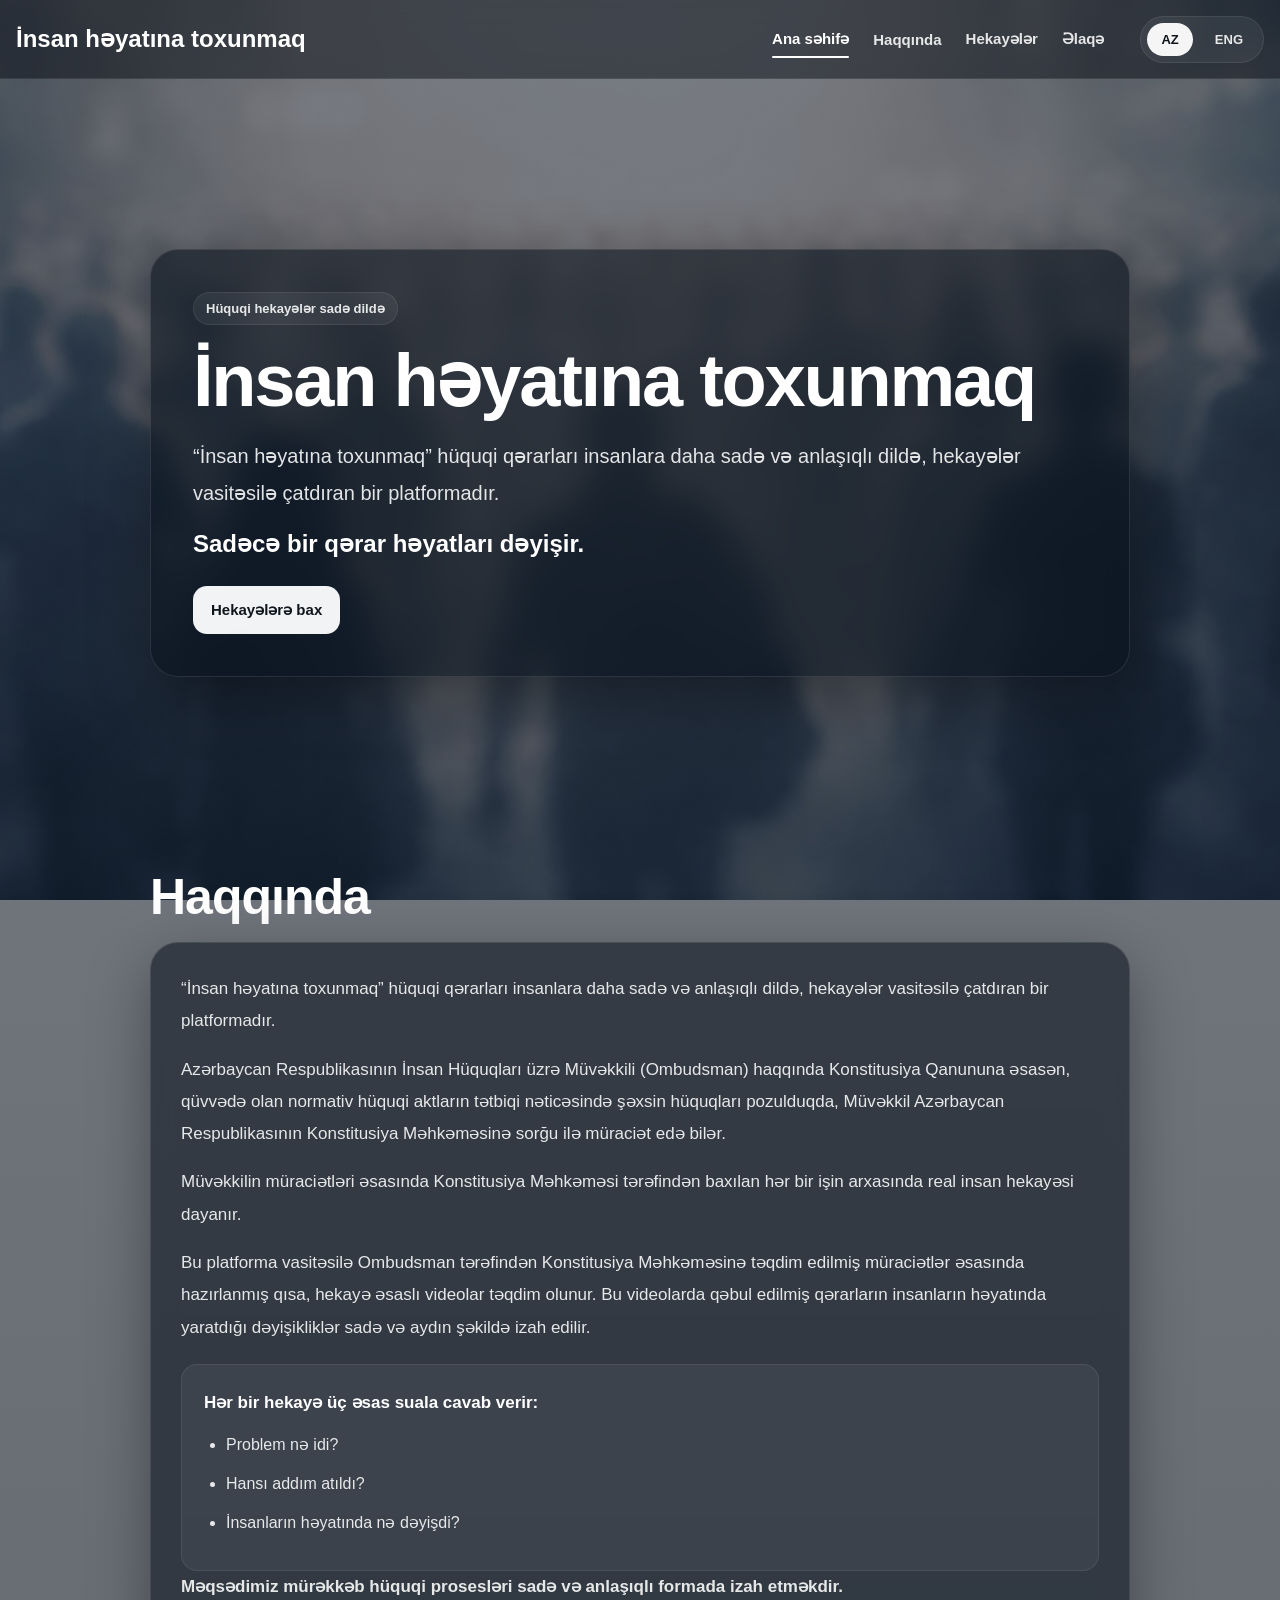
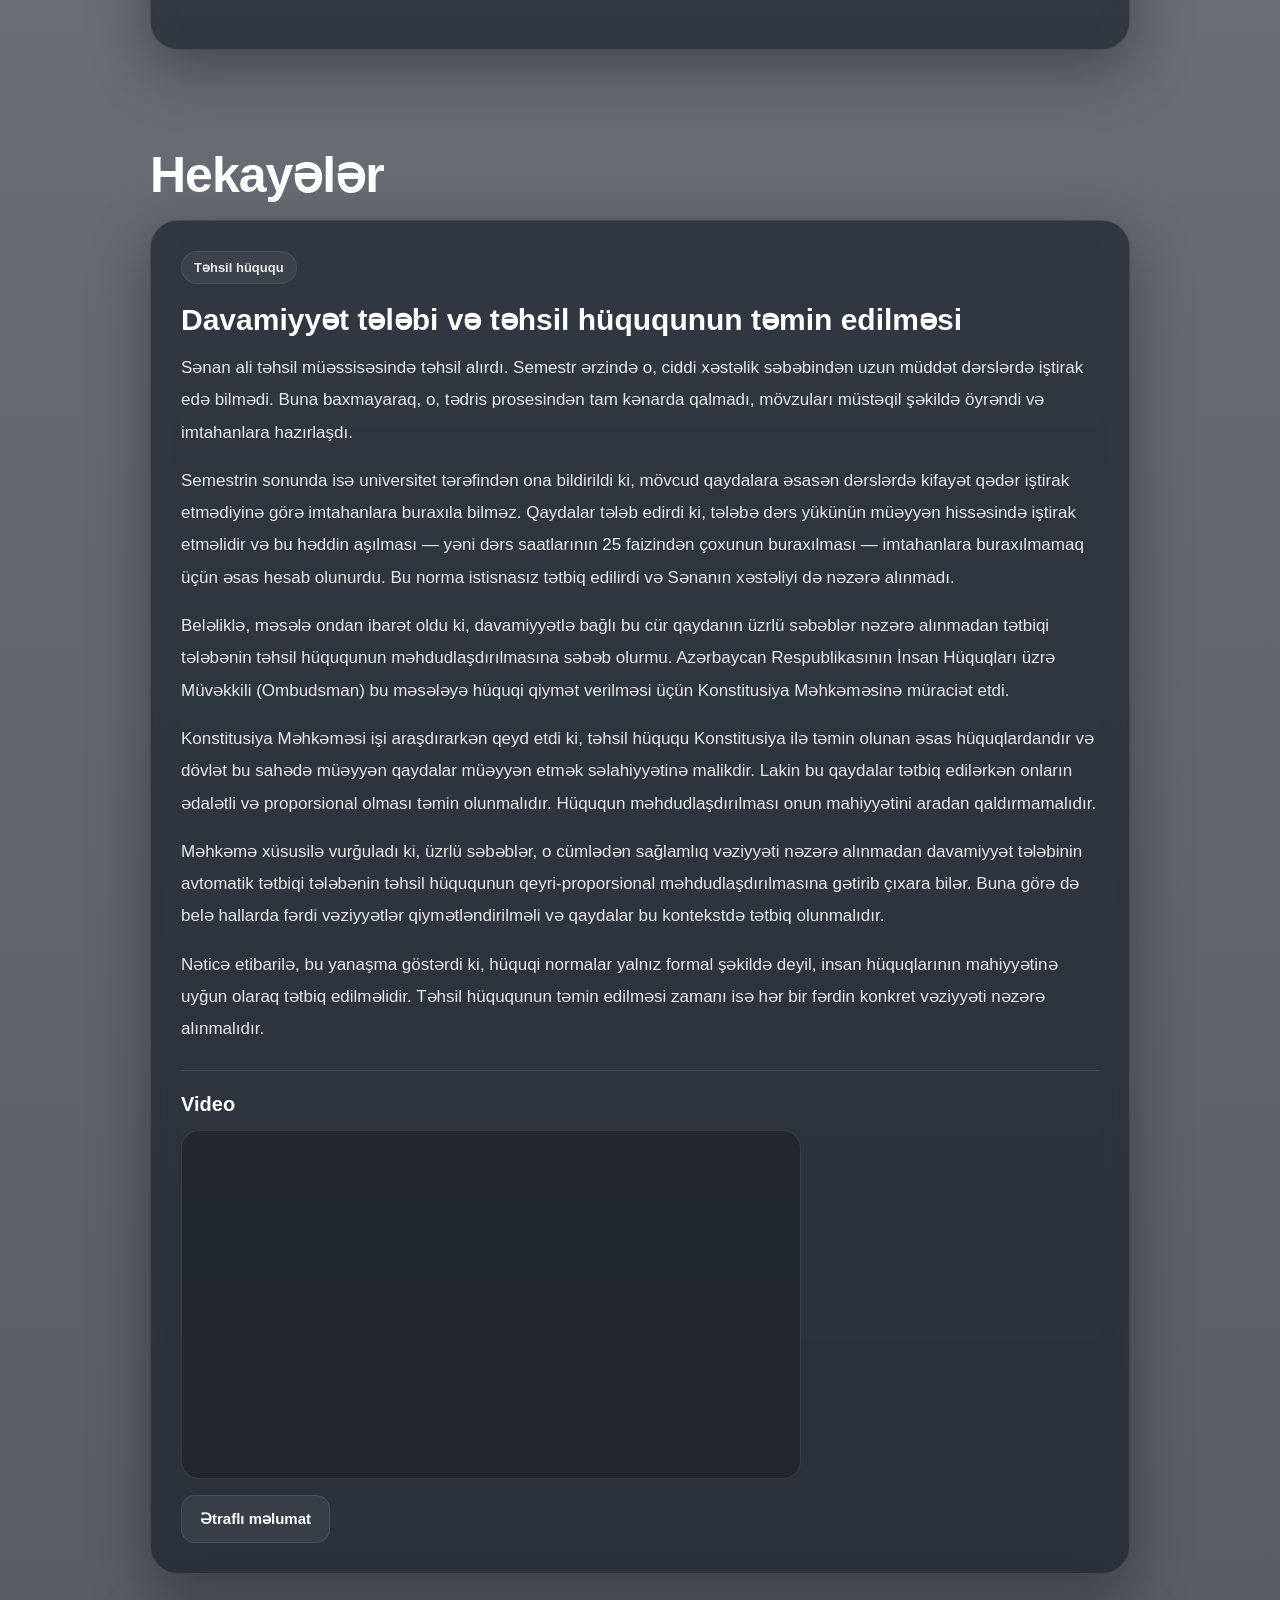
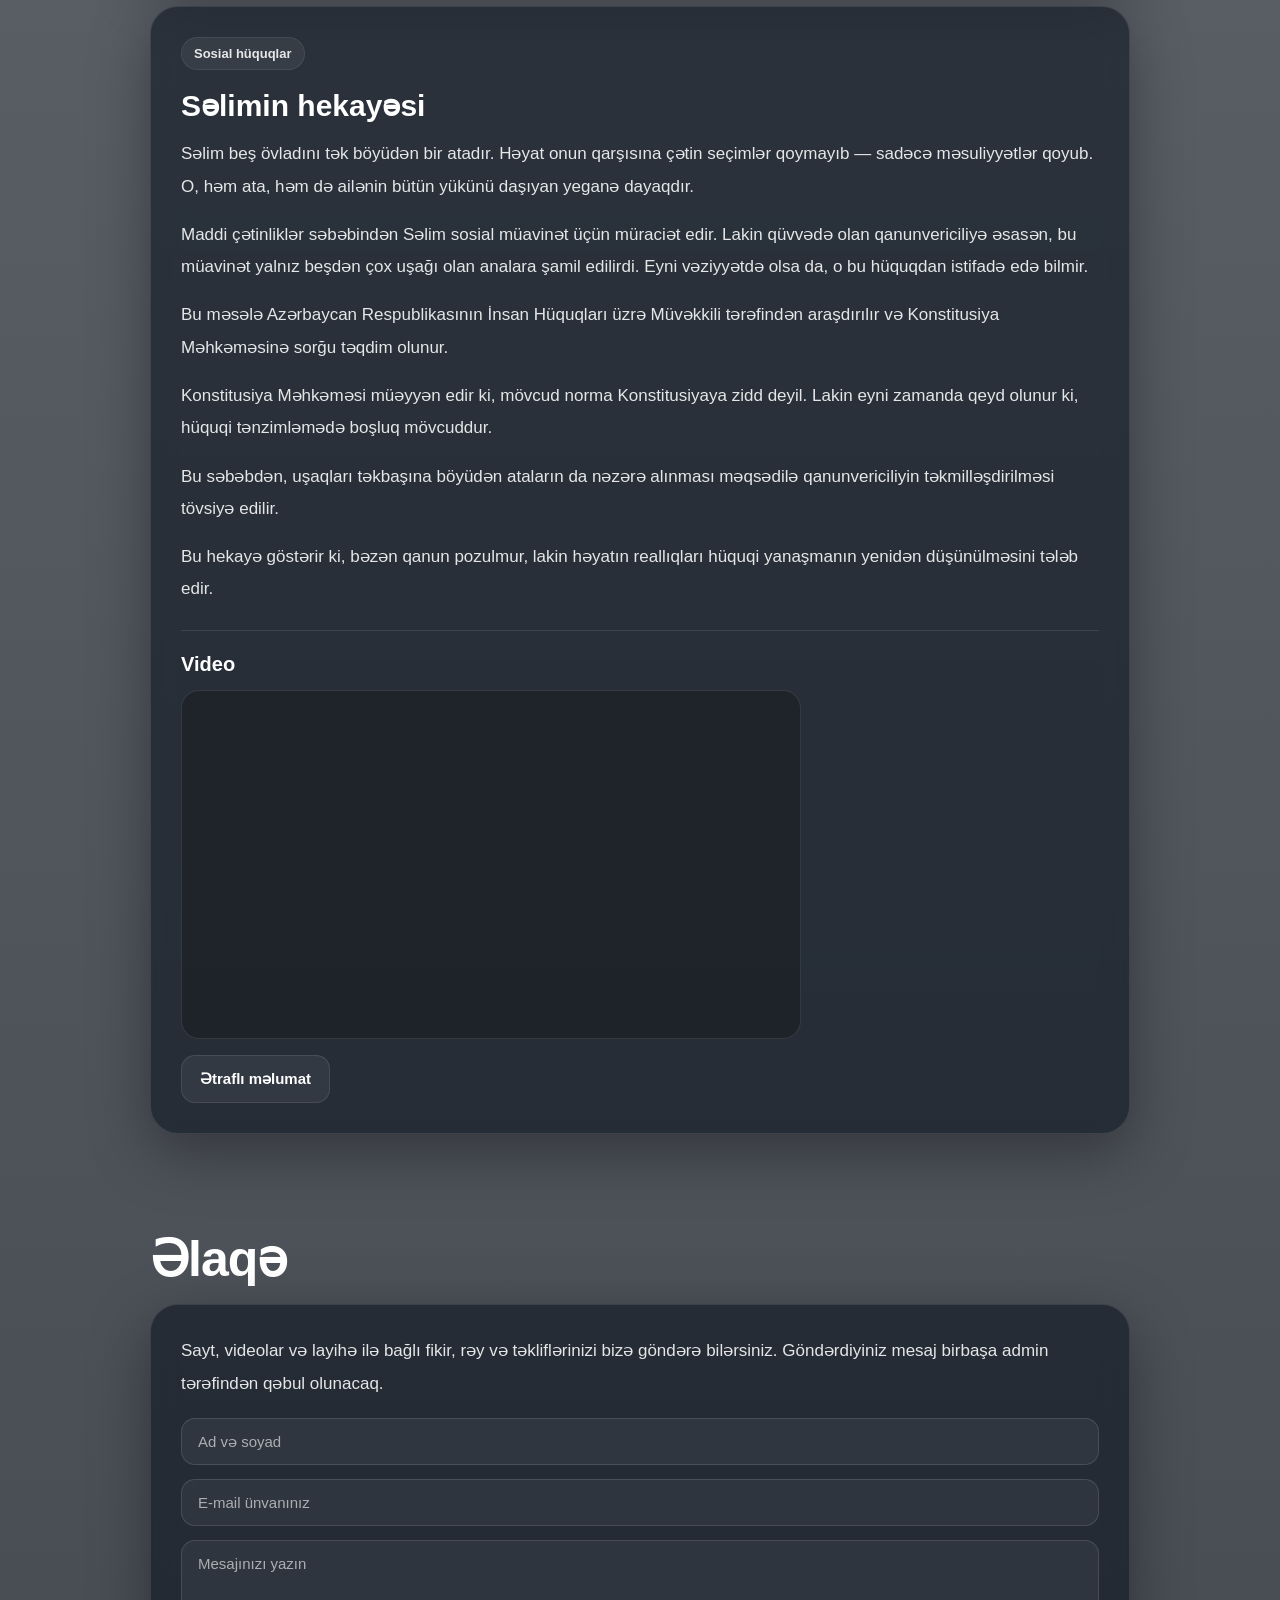
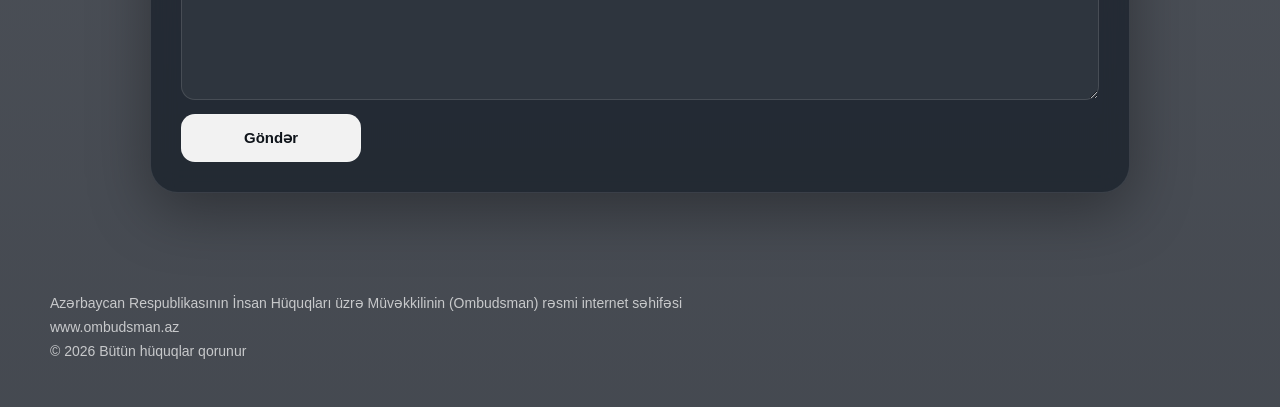
==== index.html @ 1d7cfb14 "Update index.html" ====
<!DOCTYPE html>
<html lang="az">
<head>
  <meta charset="UTF-8" />
  <meta name="viewport" content="width=device-width, initial-scale=1.0" />
  <title>İnsan həyatına toxunmaq</title>

  <style>
    :root {
      --text-main: #ffffff;
      --text-soft: rgba(255, 255, 255, 0.88);
      --text-muted: rgba(255, 255, 255, 0.70);
      --line-soft: rgba(255, 255, 255, 0.10);
      --glass: rgba(8, 16, 28, 0.56);
      --glass-strong: rgba(7, 14, 24, 0.72);
      --shadow: 0 18px 60px rgba(0, 0, 0, 0.34);
      --radius-xl: 28px;
      --radius-lg: 22px;
      --radius-md: 16px;
      --maxw: 1180px;
    }

    * {
      box-sizing: border-box;
      margin: 0;
      padding: 0;
    }

    html {
      scroll-behavior: smooth;
    }

    body {
      margin: 0;
      font-family: "Segoe UI", Tahoma, Geneva, Verdana, sans-serif;
      color: var(--text-main);
      background:
        linear-gradient(rgba(6, 14, 28, 0.54), rgba(4, 10, 20, 0.74)),
        url("background.jpg") center center / cover no-repeat fixed;
      min-height: 100vh;
      position: relative;
    }

    body::before {
      content: "";
      position: fixed;
      inset: 0;
      pointer-events: none;
      background:
        radial-gradient(circle at top right, rgba(255,255,255,0.06), transparent 28%),
        radial-gradient(circle at left center, rgba(120,170,255,0.05), transparent 26%);
      z-index: 0;
    }

    a {
      color: inherit;
      text-decoration: none;
    }

    .hidden {
      display: none !important;
    }

    .container {
      width: min(var(--maxw), calc(100% - 32px));
      margin: 0 auto;
      position: relative;
      z-index: 1;
    }

    .site-header {
      position: fixed;
      inset: 0 0 auto 0;
      z-index: 1000;
      background: rgba(5, 10, 18, 0.48);
      border-bottom: 1px solid rgba(255,255,255,0.08);
      backdrop-filter: blur(10px);
      -webkit-backdrop-filter: blur(10px);
    }

    .header-inner {
      width: min(1280px, calc(100% - 32px));
      margin: 0 auto;
      min-height: 78px;
      display: flex;
      align-items: center;
      justify-content: space-between;
      gap: 18px;
    }

    .brand {
      font-size: 24px;
      font-weight: 800;
      white-space: nowrap;
    }

    .main-nav {
      display: flex;
      align-items: center;
      gap: 24px;
      margin-left: auto;
      margin-right: 18px;
    }

    .main-nav a {
      font-size: 15px;
      font-weight: 700;
      color: var(--text-soft);
      position: relative;
      transition: 0.2s ease;
    }

    .main-nav a:hover,
    .main-nav a.active {
      color: #fff;
    }

    .main-nav a.active::after {
      content: "";
      position: absolute;
      left: 0;
      bottom: -10px;
      width: 100%;
      height: 2px;
      background: #fff;
      border-radius: 999px;
    }

    .header-actions {
      display: flex;
      align-items: center;
      gap: 12px;
    }

    .lang-switch {
      display: flex;
      gap: 8px;
      background: rgba(255,255,255,0.06);
      padding: 6px;
      border-radius: 999px;
      border: 1px solid rgba(255,255,255,0.08);
    }

    .lang-switch button {
      border: none;
      background: transparent;
      color: var(--text-soft);
      padding: 9px 14px;
      border-radius: 999px;
      font-size: 13px;
      font-weight: 800;
      cursor: pointer;
      font-family: inherit;
    }

    .lang-switch button.active {
      background: rgba(255,255,255,0.95);
      color: #10161d;
    }

    .menu-toggle {
      display: none;
      width: 44px;
      height: 44px;
      border: 1px solid rgba(255,255,255,0.10);
      background: rgba(255,255,255,0.05);
      border-radius: 14px;
      cursor: pointer;
      padding: 0;
    }

    .menu-toggle span {
      display: block;
      width: 20px;
      height: 2px;
      background: #fff;
      margin: 5px auto;
      border-radius: 999px;
    }

    main {
      position: relative;
      z-index: 1;
    }

    .hero-section {
      min-height: 94vh;
      display: flex;
      align-items: center;
      padding: 120px 0 40px;
    }

    .hero-card,
    .content-card,
    .story-card,
    .contact-card {
      background: var(--glass);
      border: 1px solid var(--line-soft);
      box-shadow: var(--shadow);
      border-radius: var(--radius-xl);
      backdrop-filter: blur(12px);
      -webkit-backdrop-filter: blur(12px);
      max-width: 980px;
      width: 100%;
    }

    .hero-card {
      padding: 42px;
    }

    .section-card-wrap {
      display: flex;
      justify-content: center;
    }

    .eyebrow,
    .story-meta {
      display: inline-flex;
      align-items: center;
      font-size: 13px;
      font-weight: 800;
      color: var(--text-soft);
      background: rgba(255,255,255,0.06);
      border: 1px solid rgba(255,255,255,0.08);
      padding: 8px 12px;
      border-radius: 999px;
      margin-bottom: 18px;
    }

    h1 {
      margin: 0 0 20px;
      font-size: clamp(42px, 6vw, 74px);
      line-height: 1.02;
      letter-spacing: -0.03em;
    }

    h2 {
      margin: 0 0 16px;
      font-size: clamp(34px, 4vw, 50px);
      line-height: 1.08;
      letter-spacing: -0.02em;
    }

    h3 {
      margin: 0 0 14px;
      font-size: 30px;
      line-height: 1.2;
    }

    .lead {
      font-size: 20px;
      line-height: 1.85;
      color: var(--text-soft);
      margin: 0 0 18px;
      max-width: 860px;
    }

    .final-line {
      font-size: 24px;
      font-weight: 800;
      margin-top: 6px;
      color: #ffffff;
    }

    .hero-buttons {
      display: flex;
      flex-wrap: wrap;
      gap: 14px;
      margin-top: 28px;
    }

    .btn-primary,
    .btn-secondary,
    .video-link,
    .contact-form button {
      display: inline-flex;
      align-items: center;
      justify-content: center;
      min-height: 48px;
      padding: 0 18px;
      border-radius: 14px;
      font-size: 15px;
      font-weight: 800;
      transition: 0.2s ease;
    }

    .btn-primary {
      background: rgba(255,255,255,0.95);
      color: #10161d;
    }

    .btn-secondary,
    .video-link {
      background: rgba(255,255,255,0.06);
      border: 1px solid rgba(255,255,255,0.10);
      color: #fff;
    }

    .btn-primary:hover,
    .btn-secondary:hover,
    .video-link:hover,
    .contact-form button:hover {
      transform: translateY(-2px);
    }

    .content-section {
      padding: 24px 0 74px;
    }

    .section-intro {
      max-width: 980px;
      margin: 0 auto 18px auto;
    }

    .content-card,
    .story-card,
    .contact-card {
      padding: 30px;
    }

    .story-card + .story-card {
      margin-top: 32px;
    }

    .content-card p,
    .story-card p,
    .contact-note {
      font-size: 17px;
      line-height: 1.9;
      color: var(--text-soft);
      margin: 0 0 16px;
    }

    .question-box {
      margin-top: 20px;
      padding: 22px;
      border-radius: var(--radius-md);
      background: rgba(255,255,255,0.05);
      border: 1px solid rgba(255,255,255,0.08);
    }

    .question-box p {
      font-weight: 800;
      color: #fff;
      margin-bottom: 12px;
    }

    .question-box ul {
      margin: 0;
      padding-left: 22px;
    }

    .question-box li {
      margin-bottom: 10px;
      line-height: 1.8;
      color: var(--text-soft);
    }

    .story-video {
      margin-top: 24px;
      padding-top: 22px;
      border-top: 1px solid rgba(255,255,255,0.10);
    }

    .story-video-title {
      font-size: 20px;
      font-weight: 800;
      margin-bottom: 14px;
    }

    .video-frame-wrap {
      width: 100%;
      max-width: 620px;
      overflow: hidden;
      border-radius: 18px;
      margin-bottom: 16px;
      border: 1px solid rgba(255,255,255,0.10);
      background: rgba(0,0,0,0.22);
    }

    .video-frame-wrap iframe {
      display: block;
      width: 100%;
      aspect-ratio: 16 / 9;
      border: 0;
    }

    .contact-form {
      display: grid;
      gap: 14px;
      margin-top: 18px;
    }

    .contact-form input,
    .contact-form textarea {
      width: 100%;
      padding: 14px 16px;
      border-radius: 14px;
      border: 1px solid rgba(255,255,255,0.12);
      background: rgba(255,255,255,0.05);
      color: #fff;
      font-size: 15px;
      font-family: inherit;
      outline: none;
    }

    .contact-form input::placeholder,
    .contact-form textarea::placeholder {
      color: rgba(255,255,255,0.60);
    }

    .contact-form textarea {
      min-height: 160px;
      resize: vertical;
    }

    .contact-form button {
      width: 180px;
      border: 1px solid rgba(255,255,255,0.10);
      background: rgba(255,255,255,0.94);
      color: #0f141a;
      cursor: pointer;
      font-family: inherit;
    }

    .main-footer {
      padding: 28px 0 40px;
      color: var(--text-muted);
      font-size: 14px;
    }

    .main-footer p {
      margin: 0 0 8px;
    }

    @media (max-width: 980px) {
      .main-nav {
        position: fixed;
        top: 78px;
        left: 16px;
        right: 16px;
        display: none;
        flex-direction: column;
        align-items: flex-start;
        gap: 14px;
        background: rgba(8, 14, 23, 0.96);
        border: 1px solid rgba(255,255,255,0.08);
        border-radius: 20px;
        padding: 18px;
        box-shadow: var(--shadow);
        margin: 0;
      }

      .main-nav.open {
        display: flex;
      }

      .main-nav a.active::after {
        display: none;
      }

      .menu-toggle {
        display: inline-block;
      }

      .brand {
        font-size: 20px;
        max-width: 54vw;
        white-space: normal;
      }
    }

    @media (max-width: 720px) {
      .header-inner {
        min-height: 72px;
      }

      .hero-section {
        padding: 106px 0 28px;
      }

      .hero-card,
      .content-card,
      .story-card,
      .contact-card {
        padding: 22px;
        border-radius: 22px;
      }

      .lead,
      .content-card p,
      .story-card p,
      .contact-note {
        font-size: 15px;
      }

      .hero-buttons {
        flex-direction: column;
      }

      .btn-primary,
      .btn-secondary,
      .contact-form button {
        width: 100%;
      }

      .lang-switch button {
        padding: 8px 12px;
      }
    }
  </style>
</head>

<body>
  <header class="site-header">
    <div class="header-inner">
      <div class="brand" id="brandText">İnsan həyatına toxunmaq</div>

      <nav class="main-nav" id="mainNav">
        <a href="#home" class="nav-link active" data-az="Ana səhifə" data-en="Home">Ana səhifə</a>
        <a href="#about" class="nav-link" data-az="Haqqında" data-en="About">Haqqında</a>
        <a href="#stories" class="nav-link" data-az="Hekayələr" data-en="Stories">Hekayələr</a>
        <a href="#contact" class="nav-link" data-az="Əlaqə" data-en="Contact">Əlaqə</a>
      </nav>

      <div class="header-actions">
        <div class="lang-switch">
          <button id="btnAz" class="active">AZ</button>
          <button id="btnEn">ENG</button>
        </div>

        <button class="menu-toggle" id="menuToggle" aria-label="menu">
          <span></span>
          <span></span>
          <span></span>
        </button>
      </div>
    </div>
  </header>

  <main>
    <section id="home" class="hero-section">
      <div class="container section-card-wrap">
        <div class="hero-card">
          <div class="lang lang-az">
            <span class="eyebrow">Hüquqi hekayələr sadə dildə</span>
            <h1>İnsan həyatına toxunmaq</h1>
            <p class="lead">“İnsan həyatına toxunmaq” hüquqi qərarları insanlara daha sadə və anlaşıqlı dildə, hekayələr vasitəsilə çatdıran bir platformadır.</p>
            <p class="final-line">Sadəcə bir qərar həyatları dəyişir.</p>

            <div class="hero-buttons">
              <a href="#stories" class="btn-primary">Hekayələrə bax</a>
            </div>
          </div>

          <div class="lang lang-en hidden">
            <span class="eyebrow">Legal stories in simple language</span>
            <h1>Touching Human Life</h1>
            <p class="lead">“Touching Human Life” is a platform that presents legal decisions to people in a simpler and more understandable way through stories.</p>
            <p class="final-line">Just one decision can change lives.</p>

            <div class="hero-buttons">
              <a href="#stories" class="btn-primary">View stories</a>
            </div>
          </div>
        </div>
      </div>
    </section>

    <section id="about" class="content-section">
      <div class="container">
        <div class="section-intro">
          <h2 class="lang lang-az">Haqqında</h2>
          <h2 class="lang lang-en hidden">About</h2>
        </div>

        <div class="section-card-wrap">
          <div class="content-card">
            <div class="lang lang-az">
              <p>“İnsan həyatına toxunmaq” hüquqi qərarları insanlara daha sadə və anlaşıqlı dildə, hekayələr vasitəsilə çatdıran bir platformadır.</p>
              <p>Azərbaycan Respublikasının İnsan Hüquqları üzrə Müvəkkili (Ombudsman) haqqında Konstitusiya Qanununa əsasən, qüvvədə olan normativ hüquqi aktların tətbiqi nəticəsində şəxsin hüquqları pozulduqda, Müvəkkil Azərbaycan Respublikasının Konstitusiya Məhkəməsinə sorğu ilə müraciət edə bilər.</p>
              <p>Müvəkkilin müraciətləri əsasında Konstitusiya Məhkəməsi tərəfindən baxılan hər bir işin arxasında real insan hekayəsi dayanır.</p>
              <p>Bu platforma vasitəsilə Ombudsman tərəfindən Konstitusiya Məhkəməsinə təqdim edilmiş müraciətlər əsasında hazırlanmış qısa, hekayə əsaslı videolar təqdim olunur. Bu videolarda qəbul edilmiş qərarların insanların həyatında yaratdığı dəyişikliklər sadə və aydın şəkildə izah edilir.</p>

              <div class="question-box">
                <p>Hər bir hekayə üç əsas suala cavab verir:</p>
                <ul>
                  <li>Problem nə idi?</li>
                  <li>Hansı addım atıldı?</li>
                  <li>İnsanların həyatında nə dəyişdi?</li>
                </ul>
              </div>

              <p class="final-line">Məqsədimiz mürəkkəb hüquqi prosesləri sadə və anlaşıqlı formada izah etməkdir.</p>
            </div>

            <div class="lang lang-en hidden">
              <p>“Touching Human Life” is a platform that explains legal decisions in a simpler and more understandable way through stories.</p>
              <p>Under the Constitutional Law on the Commissioner for Human Rights (Ombudsman) of the Republic of Azerbaijan, when a person’s rights are violated as a result of the application of normative legal acts, the Ombudsman may apply to the Constitutional Court.</p>
              <p>Behind every case examined by the Constitutional Court on the basis of the Ombudsman’s application, there is a real human story.</p>
              <p>Through this platform, short story-based videos prepared on the basis of applications submitted by the Ombudsman to the Constitutional Court are presented. These videos explain, in a simple and clear manner, how the adopted decisions affect people’s lives.</p>

              <div class="question-box">
                <p>Each story answers three main questions:</p>
                <ul>
                  <li>What was the problem?</li>
                  <li>What action was taken?</li>
                  <li>What changed in people’s lives?</li>
                </ul>
              </div>

              <p class="final-line">Our aim is to explain complex legal processes in a simple and accessible way.</p>
            </div>
          </div>
        </div>
      </div>
    </section>

    <section id="stories" class="content-section">
      <div class="container">
        <div class="section-intro">
          <h2 class="lang lang-az">Hekayələr</h2>
          <h2 class="lang lang-en hidden">Stories</h2>
        </div>

        <div class="section-card-wrap">
          <div>
            <div class="story-card">
              <div class="lang lang-az">
                <span class="story-meta">Təhsil hüququ</span>
                <h3>Davamiyyət tələbi və təhsil hüququnun təmin edilməsi</h3>
                <p>Sənan ali təhsil müəssisəsində təhsil alırdı. Semestr ərzində o, ciddi xəstəlik səbəbindən uzun müddət dərslərdə iştirak edə bilmədi. Buna baxmayaraq, o, tədris prosesindən tam kənarda qalmadı, mövzuları müstəqil şəkildə öyrəndi və imtahanlara hazırlaşdı.</p>
                <p>Semestrin sonunda isə universitet tərəfindən ona bildirildi ki, mövcud qaydalara əsasən dərslərdə kifayət qədər iştirak etmədiyinə görə imtahanlara buraxıla bilməz. Qaydalar tələb edirdi ki, tələbə dərs yükünün müəyyən hissəsində iştirak etməlidir və bu həddin aşılması — yəni dərs saatlarının 25 faizindən çoxunun buraxılması — imtahanlara buraxılmamaq üçün əsas hesab olunurdu. Bu norma istisnasız tətbiq edilirdi və Sənanın xəstəliyi də nəzərə alınmadı.</p>
                <p>Beləliklə, məsələ ondan ibarət oldu ki, davamiyyətlə bağlı bu cür qaydanın üzrlü səbəblər nəzərə alınmadan tətbiqi tələbənin təhsil hüququnun məhdudlaşdırılmasına səbəb olurmu. Azərbaycan Respublikasının İnsan Hüquqları üzrə Müvəkkili (Ombudsman) bu məsələyə hüquqi qiymət verilməsi üçün Konstitusiya Məhkəməsinə müraciət etdi.</p>
                <p>Konstitusiya Məhkəməsi işi araşdırarkən qeyd etdi ki, təhsil hüququ Konstitusiya ilə təmin olunan əsas hüquqlardandır və dövlət bu sahədə müəyyən qaydalar müəyyən etmək səlahiyyətinə malikdir. Lakin bu qaydalar tətbiq edilərkən onların ədalətli və proporsional olması təmin olunmalıdır. Hüququn məhdudlaşdırılması onun mahiyyətini aradan qaldırmamalıdır.</p>
                <p>Məhkəmə xüsusilə vurğuladı ki, üzrlü səbəblər, o cümlədən sağlamlıq vəziyyəti nəzərə alınmadan davamiyyət tələbinin avtomatik tətbiqi tələbənin təhsil hüququnun qeyri-proporsional məhdudlaşdırılmasına gətirib çıxara bilər. Buna görə də belə hallarda fərdi vəziyyətlər qiymətləndirilməli və qaydalar bu kontekstdə tətbiq olunmalıdır.</p>
                <p>Nəticə etibarilə, bu yanaşma göstərdi ki, hüquqi normalar yalnız formal şəkildə deyil, insan hüquqlarının mahiyyətinə uyğun olaraq tətbiq edilməlidir. Təhsil hüququnun təmin edilməsi zamanı isə hər bir fərdin konkret vəziyyəti nəzərə alınmalıdır.</p>

                <div class="story-video">
                  <div class="story-video-title">Video</div>
                  <div class="video-frame-wrap">
                    <iframe src="https://www.youtube.com/embed/nykLRQoW0rY" allowfullscreen></iframe>
                  </div>
                  <a class="video-link" href="https://constcourt.gov.az/az/decision/1481" target="_blank">Ətraflı məlumat</a>
                </div>
              </div>

              <div class="lang lang-en hidden">
                <span class="story-meta">Right to education</span>
                <h3>Attendance requirement and protection of the right to education</h3>
                <p>Sanan was studying at a higher education institution. During the semester, he could not attend classes for a long period due to a serious illness. Despite this, he continued learning independently and prepared for exams.</p>
                <p>At the end of the semester, the university informed him that under the existing rules he could not be admitted to exams because of insufficient attendance.</p>
                <p>The Commissioner for Human Rights (Ombudsman) of the Republic of Azerbaijan applied to the Constitutional Court for a legal assessment of the matter.</p>
                <p>The Constitutional Court emphasized that each individual situation must be taken into account when ensuring the right to education.</p>

                <div class="story-video">
                  <div class="story-video-title">Video</div>
                  <div class="video-frame-wrap">
                    <iframe src="https://www.youtube.com/embed/nykLRQoW0rY" allowfullscreen></iframe>
                  </div>
                  <a class="video-link" href="https://constcourt.gov.az/az/decision/1481" target="_blank">More details</a>
                </div>
              </div>
            </div>

            <div class="story-card">
              <div class="lang lang-az">
                <span class="story-meta">Sosial hüquqlar</span>
                <h3>Səlimin hekayəsi</h3>
                <p>Səlim beş övladını tək böyüdən bir atadır. Həyat onun qarşısına çətin seçimlər qoymayıb — sadəcə məsuliyyətlər qoyub. O, həm ata, həm də ailənin bütün yükünü daşıyan yeganə dayaqdır.</p>
                <p>Maddi çətinliklər səbəbindən Səlim sosial müavinət üçün müraciət edir. Lakin qüvvədə olan qanunvericiliyə əsasən, bu müavinət yalnız beşdən çox uşağı olan analara şamil edilirdi. Eyni vəziyyətdə olsa da, o bu hüquqdan istifadə edə bilmir.</p>
                <p>Bu məsələ Azərbaycan Respublikasının İnsan Hüquqları üzrə Müvəkkili tərəfindən araşdırılır və Konstitusiya Məhkəməsinə sorğu təqdim olunur.</p>
                <p>Konstitusiya Məhkəməsi müəyyən edir ki, mövcud norma Konstitusiyaya zidd deyil. Lakin eyni zamanda qeyd olunur ki, hüquqi tənzimləmədə boşluq mövcuddur.</p>
                <p>Bu səbəbdən, uşaqları təkbaşına böyüdən ataların da nəzərə alınması məqsədilə qanunvericiliyin təkmilləşdirilməsi tövsiyə edilir.</p>
                <p>Bu hekayə göstərir ki, bəzən qanun pozulmur, lakin həyatın reallıqları hüquqi yanaşmanın yenidən düşünülməsini tələb edir.</p>

                <div class="story-video">
                  <div class="story-video-title">Video</div>
                  <div class="video-frame-wrap">
                    <iframe src="https://www.youtube.com/embed/LdNYusYFLKU" allowfullscreen></iframe>
                  </div>
                  <a class="video-link" href="https://constcourt.gov.az/ru/decision/1325" target="_blank">Ətraflı məlumat</a>
                </div>
              </div>

              <div class="lang lang-en hidden">
                <span class="story-meta">Social rights</span>
                <h3>Salim’s story</h3>
                <p>Salim is a father raising five children on his own. Life did not place difficult choices before him — it placed responsibilities. He is both the father and the only support carrying the full burden of the family.</p>
                <p>Due to financial difficulties, Salim applies for social assistance. However, under the legislation in force, this assistance applied only to mothers with more than five children. Although he was in a similar situation, he could not benefit from this right.</p>
                <p>The matter was examined by the Commissioner for Human Rights of the Republic of Azerbaijan and an application was submitted to the Constitutional Court.</p>
                <p>The Constitutional Court found that the existing norm was not contrary to the Constitution. At the same time, it noted that there was a gap in legal regulation.</p>
                <p>Therefore, it was recommended that the legislation be improved in order to also take into account fathers raising children alone.</p>
                <p>This story shows that sometimes the law is not violated, but the realities of life require legal approaches to be reconsidered.</p>

                <div class="story-video">
                  <div class="story-video-title">Video</div>
                  <div class="video-frame-wrap">
                    <iframe src="https://www.youtube.com/embed/LdNYusYFLKU" allowfullscreen></iframe>
                  </div>
                  <a class="video-link" href="https://constcourt.gov.az/ru/decision/1325" target="_blank">More details</a>
                </div>
              </div>
            </div>
          </div>
        </div>
      </div>
    </section>
  </main>

  <section id="contact" class="content-section">
    <div class="container">
      <div class="section-intro">
        <h2 class="lang lang-az">Əlaqə</h2>
        <h2 class="lang lang-en hidden">Contact</h2>
      </div>

      <div class="section-card-wrap">
        <div class="contact-card">
          <div class="lang lang-az">
            <p class="contact-note">Sayt, videolar və layihə ilə bağlı fikir, rəy və təkliflərinizi bizə göndərə bilərsiniz. Göndərdiyiniz mesaj birbaşa admin tərəfindən qəbul olunacaq.</p>

            <form action="https://formspree.io/f/xreozoaj" method="POST" class="contact-form">
              <input type="hidden" name="_next" value="https://touchinghumanlife.com/">
              <input type="text" name="name" placeholder="Ad və soyad" required>
              <input type="email" name="email" placeholder="E-mail ünvanınız" required>
              <textarea name="message" placeholder="Mesajınızı yazın" required></textarea>
              <button type="submit">Göndər</button>
            </form>
          </div>

          <div class="lang lang-en hidden">
            <p class="contact-note">You may send your comments, feedback and suggestions regarding the website, videos and the project. Your message will be received directly by the admin.</p>

            <form action="https://formspree.io/f/xreozoaj" method="POST" class="contact-form">
              <input type="hidden" name="_next" value="https://touchinghumanlife.com/">
              <input type="text" name="name" placeholder="Full name" required>
              <input type="email" name="email" placeholder="Your email address" required>
              <textarea name="message" placeholder="Write your message" required></textarea>
              <button type="submit">Send</button>
            </form>
          </div>
        </div>
      </div>
    </div>
  </section>

  <footer class="main-footer">
    <div class="container">
      <p class="lang lang-az">Azərbaycan Respublikasının İnsan Hüquqları üzrə Müvəkkilinin (Ombudsman) rəsmi internet səhifəsi</p>
      <p class="lang lang-en hidden">Official website of the Commissioner for Human Rights (Ombudsman) of the Republic of Azerbaijan</p>
      <p><a href="https://www.ombudsman.az" target="_blank">www.ombudsman.az</a></p>
      <p>© 2026 Bütün hüquqlar qorunur</p>
    </div>
  </footer>

  <script>
    const btnAz = document.getElementById("btnAz");
    const btnEn = document.getElementById("btnEn");
    const langAz = document.querySelectorAll(".lang-az");
    const langEn = document.querySelectorAll(".lang-en");
    const navLinks = document.querySelectorAll(".nav-link");
    const menuToggle = document.getElementById("menuToggle");
    const mainNav = document.getElementById("mainNav");
    const brandText = document.getElementById("brandText");
    const sections = document.querySelectorAll("section[id]");

    function setLanguage(lang) {
      if (lang === "az") {
        langAz.forEach(el => el.classList.remove("hidden"));
        langEn.forEach(el => el.classList.add("hidden"));
        btnAz.classList.add("active");
        btnEn.classList.remove("active");
        brandText.textContent = "İnsan həyatına toxunmaq";
      } else {
        langAz.forEach(el => el.classList.add("hidden"));
        langEn.forEach(el => el.classList.remove("hidden"));
        btnAz.classList.remove("active");
        btnEn.classList.add("active");
        brandText.textContent = "Touching Human Life";
      }

      navLinks.forEach(link => {
        link.textContent = lang === "az" ? link.dataset.az : link.dataset.en;
      });

      localStorage.setItem("siteLanguage", lang);
    }

    btnAz.addEventListener("click", () => setLanguage("az"));
    btnEn.addEventListener("click", () => setLanguage("en"));

    const savedLanguage = localStorage.getItem("siteLanguage") || "az";
    setLanguage(savedLanguage);

    menuToggle.addEventListener("click", () => {
      mainNav.classList.toggle("open");
    });

    navLinks.forEach(link => {
      link.addEventListener("click", () => {
        mainNav.classList.remove("open");
      });
    });

    window.addEventListener("scroll", () => {
      let current = "home";

      sections.forEach(section => {
        const sectionTop = section.offsetTop - 130;
        if (window.scrollY >= sectionTop) {
          current = section.getAttribute("id");
        }
      });

      navLinks.forEach(link => {
        link.classList.remove("active");
        if (link.getAttribute("href") === "#" + current) {
          link.classList.add("active");
        }
      });
    });
  </script>
</body>
</html>
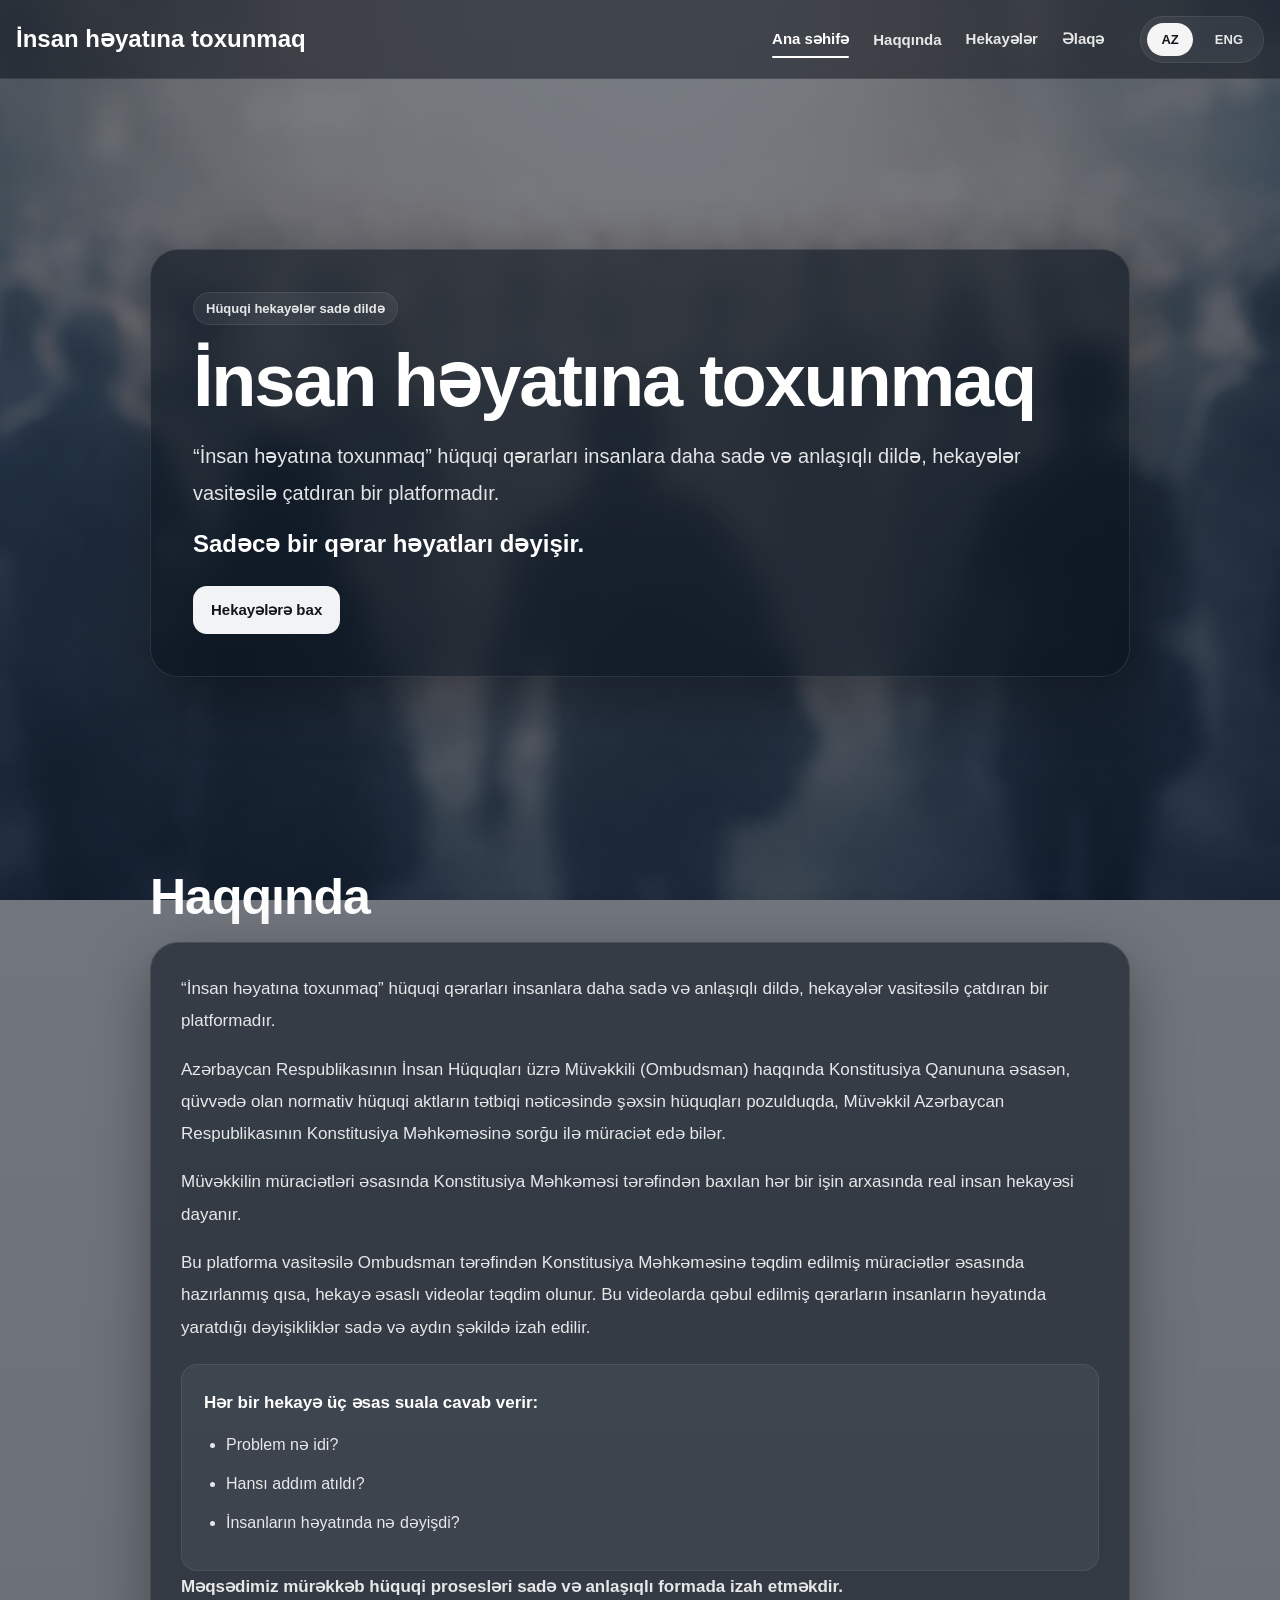
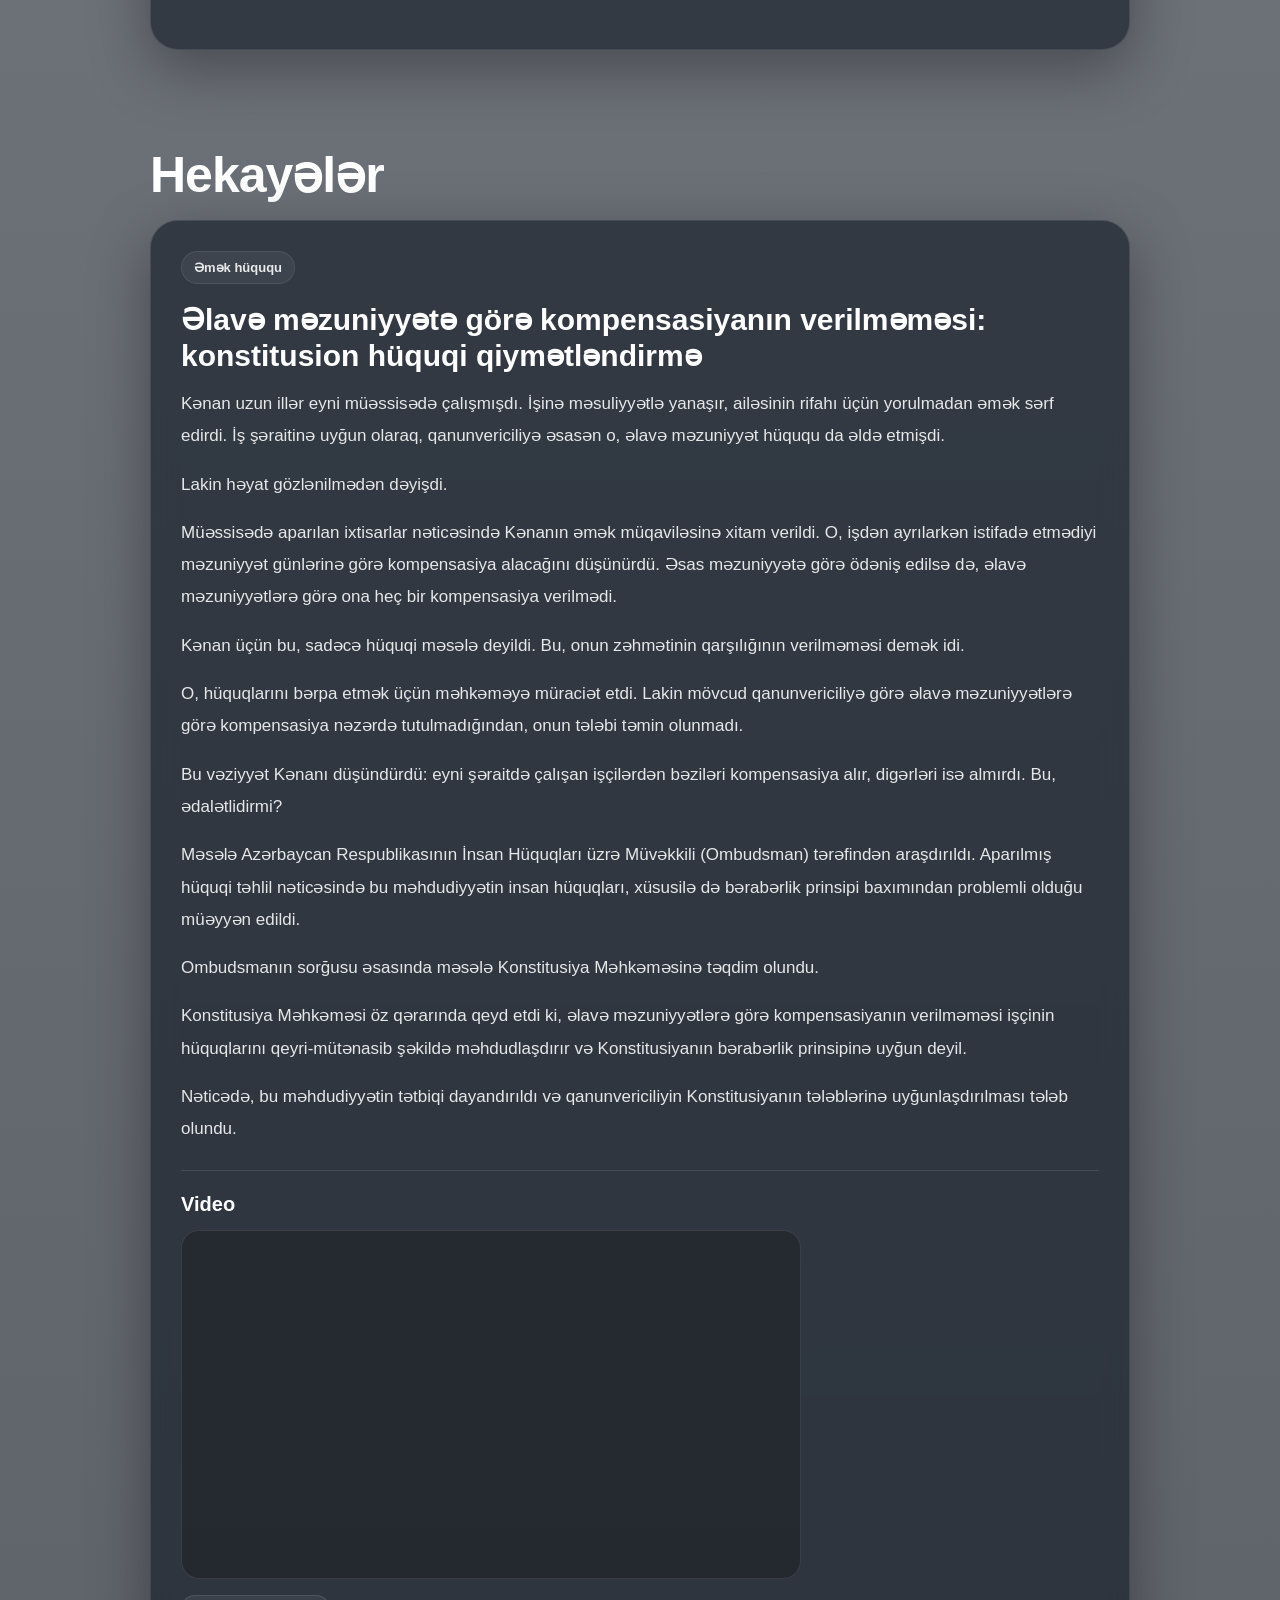
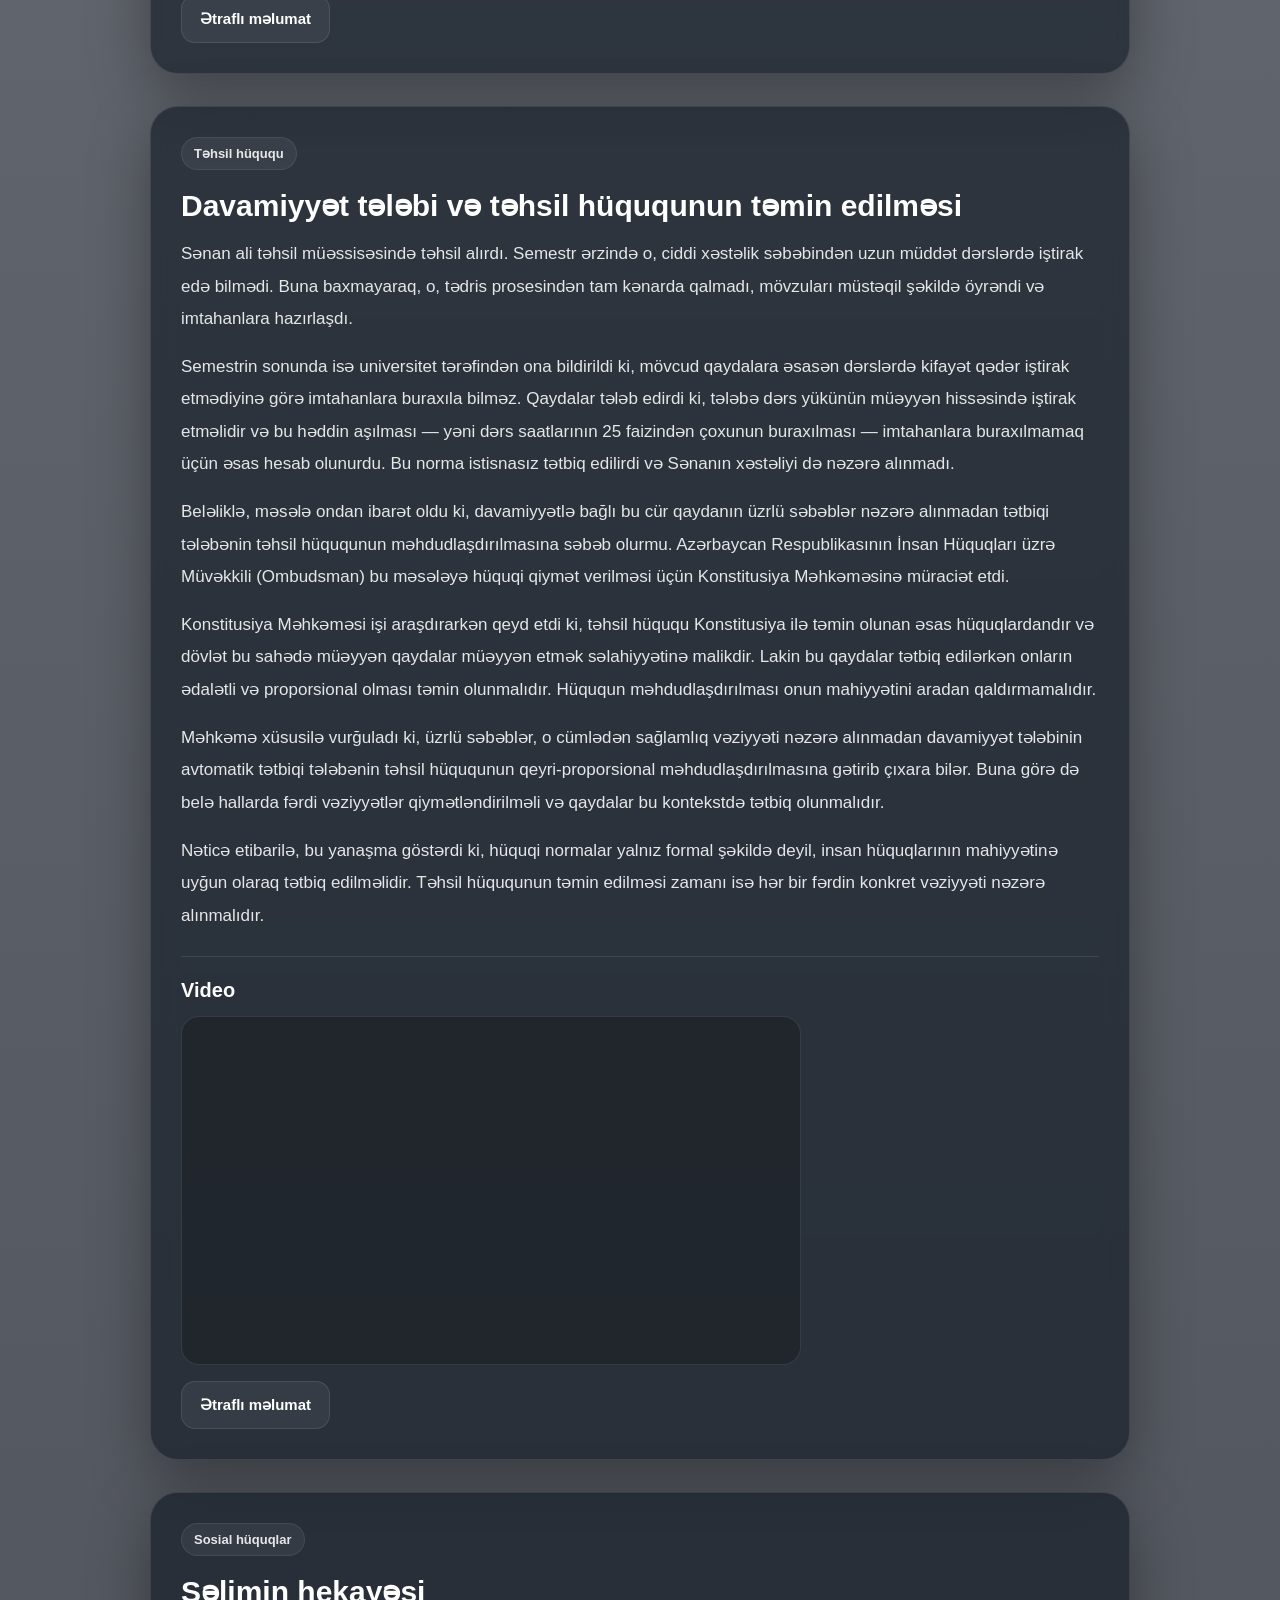
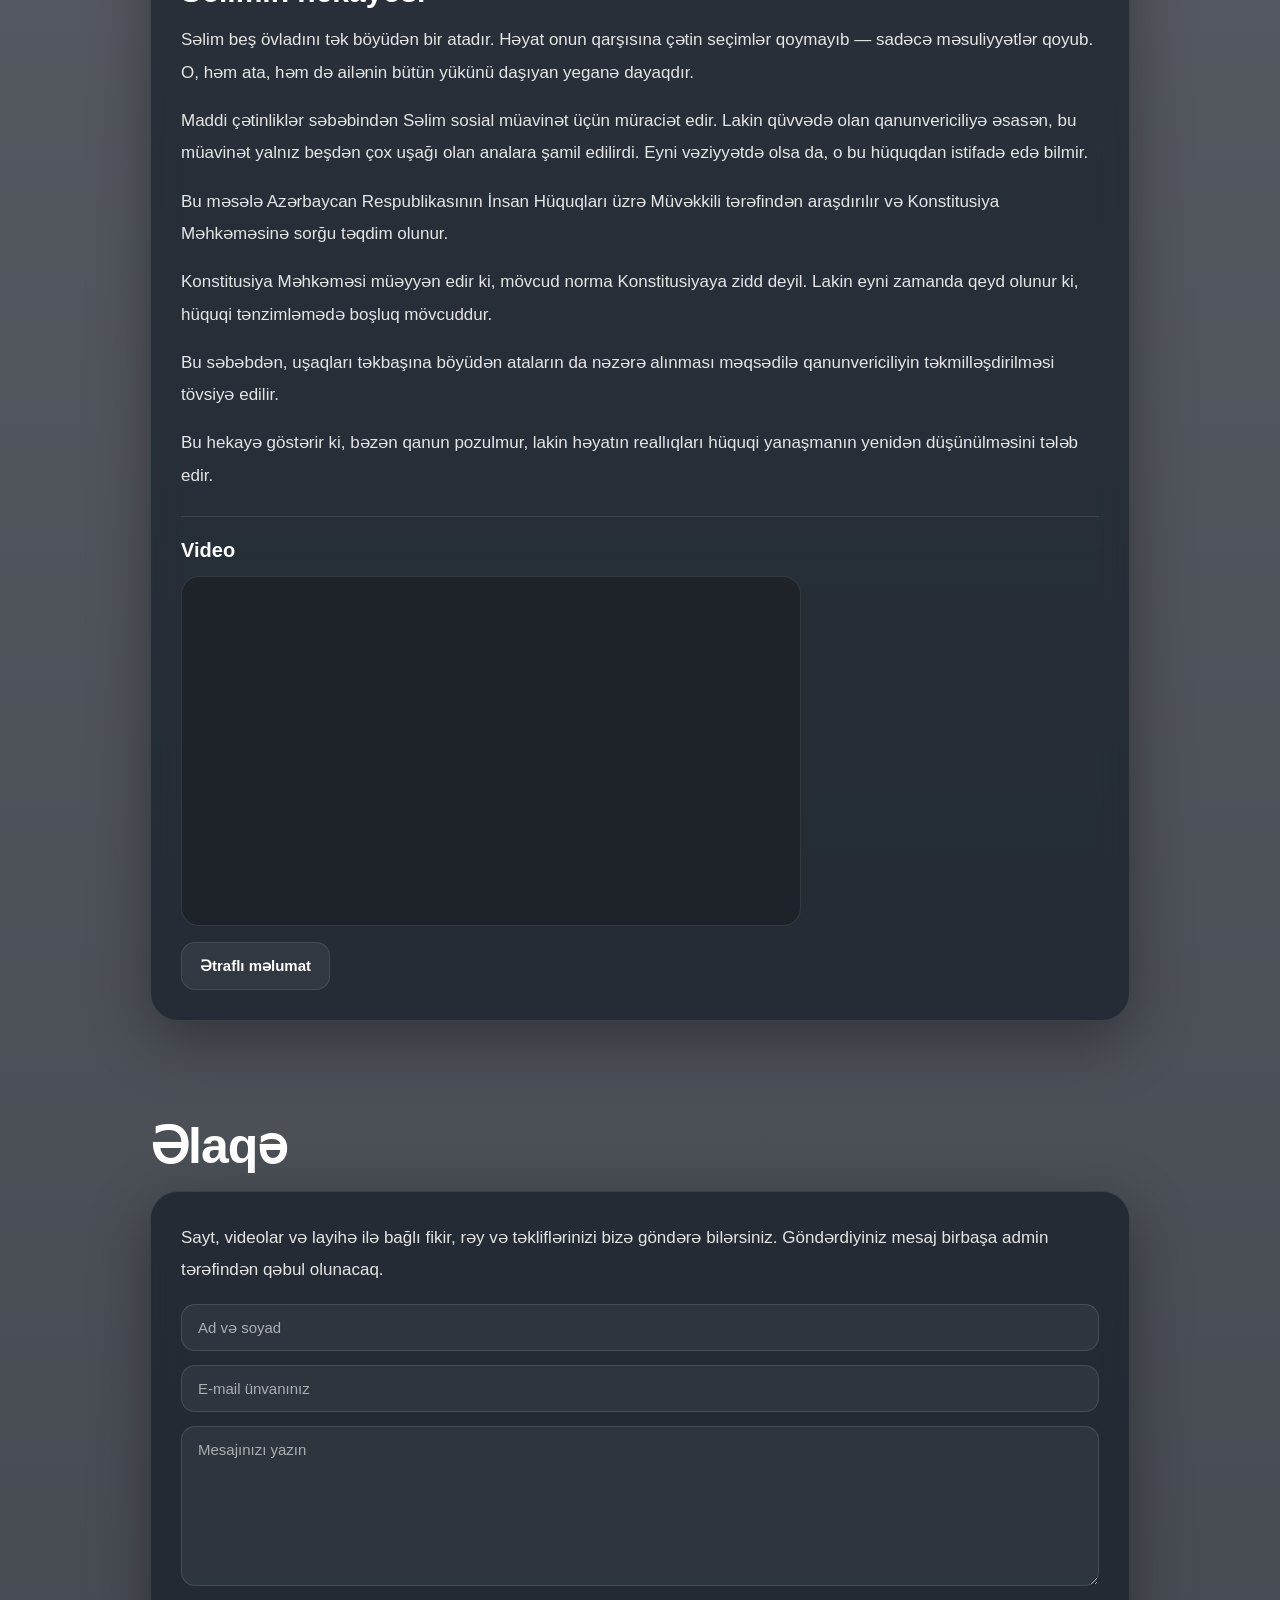
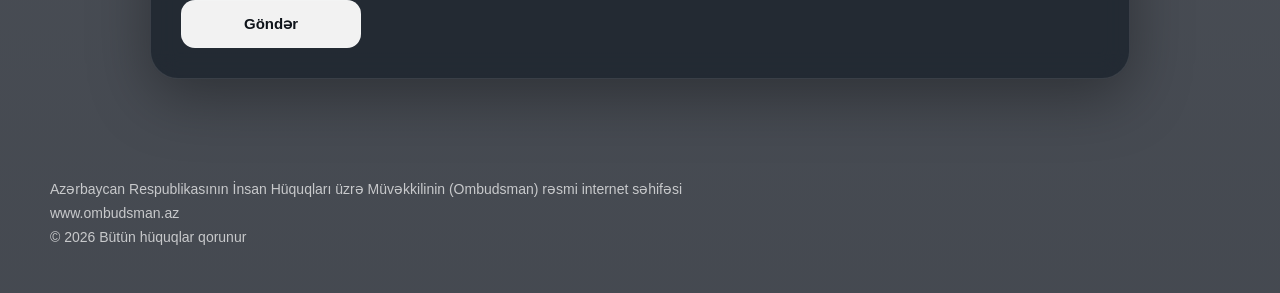
==== commit 91771e8b: "Update index.html" ====
--- a/index.html
+++ b/index.html
@@ -627,6 +627,54 @@
           <div>
             <div class="story-card">
               <div class="lang lang-az">
+                <span class="story-meta">Əmək hüququ</span>
+                <h3>Əlavə məzuniyyətə görə kompensasiyanın verilməməsi: konstitusion hüquqi qiymətləndirmə</h3>
+                <p>Kənan uzun illər eyni müəssisədə çalışmışdı. İşinə məsuliyyətlə yanaşır, ailəsinin rifahı üçün yorulmadan əmək sərf edirdi. İş şəraitinə uyğun olaraq, qanunvericiliyə əsasən o, əlavə məzuniyyət hüququ da əldə etmişdi.</p>
+                <p>Lakin həyat gözlənilmədən dəyişdi.</p>
+                <p>Müəssisədə aparılan ixtisarlar nəticəsində Kənanın əmək müqaviləsinə xitam verildi. O, işdən ayrılarkən istifadə etmədiyi məzuniyyət günlərinə görə kompensasiya alacağını düşünürdü. Əsas məzuniyyətə görə ödəniş edilsə də, əlavə məzuniyyətlərə görə ona heç bir kompensasiya verilmədi.</p>
+                <p>Kənan üçün bu, sadəcə hüquqi məsələ deyildi. Bu, onun zəhmətinin qarşılığının verilməməsi demək idi.</p>
+                <p>O, hüquqlarını bərpa etmək üçün məhkəməyə müraciət etdi. Lakin mövcud qanunvericiliyə görə əlavə məzuniyyətlərə görə kompensasiya nəzərdə tutulmadığından, onun tələbi təmin olunmadı.</p>
+                <p>Bu vəziyyət Kənanı düşündürdü: eyni şəraitdə çalışan işçilərdən bəziləri kompensasiya alır, digərləri isə almırdı. Bu, ədalətlidirmi?</p>
+                <p>Məsələ Azərbaycan Respublikasının İnsan Hüquqları üzrə Müvəkkili (Ombudsman) tərəfindən araşdırıldı. Aparılmış hüquqi təhlil nəticəsində bu məhdudiyyətin insan hüquqları, xüsusilə də bərabərlik prinsipi baxımından problemli olduğu müəyyən edildi.</p>
+                <p>Ombudsmanın sorğusu əsasında məsələ Konstitusiya Məhkəməsinə təqdim olundu.</p>
+                <p>Konstitusiya Məhkəməsi öz qərarında qeyd etdi ki, əlavə məzuniyyətlərə görə kompensasiyanın verilməməsi işçinin hüquqlarını qeyri-mütənasib şəkildə məhdudlaşdırır və Konstitusiyanın bərabərlik prinsipinə uyğun deyil.</p>
+                <p>Nəticədə, bu məhdudiyyətin tətbiqi dayandırıldı və qanunvericiliyin Konstitusiyanın tələblərinə uyğunlaşdırılması tələb olundu.</p>
+
+                <div class="story-video">
+                  <div class="story-video-title">Video</div>
+                  <div class="video-frame-wrap">
+                    <iframe src="https://www.youtube.com/embed/3seg2iknpHc" allowfullscreen></iframe>
+                  </div>
+                  <a class="video-link" href="https://constcourt.gov.az/az/decision/1493" target="_blank">Ətraflı məlumat</a>
+                </div>
+              </div>
+
+              <div class="lang lang-en hidden">
+                <span class="story-meta">Labour rights</span>
+                <h3>Non-payment of compensation for additional leave: constitutional legal assessment</h3>
+                <p>Kenan had worked for many years at the same enterprise. He approached his work responsibly and worked tirelessly for the well-being of his family. In accordance with the legislation and the conditions of his work, he had also acquired the right to additional leave.</p>
+                <p>But life changed unexpectedly.</p>
+                <p>As a result of staff reductions at the enterprise, Kenan’s employment contract was terminated. When leaving his job, he expected to receive compensation for the leave days he had not used. Although payment was made for his basic leave, no compensation was provided for his additional leave.</p>
+                <p>For Kenan, this was not merely a legal issue. It meant that the value of his work was not fully recognized.</p>
+                <p>He applied to the court to restore his rights. However, since the existing legislation did not provide compensation for additional leave, his claim was not satisfied.</p>
+                <p>This situation made Kenan ask an important question: some workers in similar circumstances received compensation, while others did not. Was this fair?</p>
+                <p>The matter was examined by the Commissioner for Human Rights (Ombudsman) of the Republic of Azerbaijan. As a result of the legal analysis, it was determined that this restriction raised concerns from the perspective of human rights, especially the principle of equality.</p>
+                <p>On the basis of the Ombudsman’s request, the matter was submitted to the Constitutional Court.</p>
+                <p>In its decision, the Constitutional Court stated that the non-payment of compensation for additional leave disproportionately restricted the employee’s rights and was not in line with the constitutional principle of equality.</p>
+                <p>As a result, the application of this restriction was suspended and the legislation was required to be brought into conformity with the requirements of the Constitution.</p>
+
+                <div class="story-video">
+                  <div class="story-video-title">Video</div>
+                  <div class="video-frame-wrap">
+                    <iframe src="https://www.youtube.com/embed/3seg2iknpHc" allowfullscreen></iframe>
+                  </div>
+                  <a class="video-link" href="https://constcourt.gov.az/az/decision/1493" target="_blank">More details</a>
+                </div>
+              </div>
+            </div>
+
+            <div class="story-card">
+              <div class="lang lang-az">
                 <span class="story-meta">Təhsil hüququ</span>
                 <h3>Davamiyyət tələbi və təhsil hüququnun təmin edilməsi</h3>
                 <p>Sənan ali təhsil müəssisəsində təhsil alırdı. Semestr ərzində o, ciddi xəstəlik səbəbindən uzun müddət dərslərdə iştirak edə bilmədi. Buna baxmayaraq, o, tədris prosesindən tam kənarda qalmadı, mövzuları müstəqil şəkildə öyrəndi və imtahanlara hazırlaşdı.</p>
@@ -639,7 +687,7 @@
                 <div class="story-video">
                   <div class="story-video-title">Video</div>
                   <div class="video-frame-wrap">
-                    <iframe src="https://www.youtube.com/embed/nykLRQoW0rY" allowfullscreen></iframe>
+                    <iframe src="https://www.youtube.com/embed/DD0kGq2tl10" allowfullscreen></iframe>
                   </div>
                   <a class="video-link" href="https://constcourt.gov.az/az/decision/1481" target="_blank">Ətraflı məlumat</a>
                 </div>
@@ -656,7 +704,7 @@
                 <div class="story-video">
                   <div class="story-video-title">Video</div>
                   <div class="video-frame-wrap">
-                    <iframe src="https://www.youtube.com/embed/nykLRQoW0rY" allowfullscreen></iframe>
+                    <iframe src="https://www.youtube.com/embed/DD0kGq2tl10" allowfullscreen></iframe>
                   </div>
                   <a class="video-link" href="https://constcourt.gov.az/az/decision/1481" target="_blank">More details</a>
                 </div>
@@ -677,7 +725,7 @@
                 <div class="story-video">
                   <div class="story-video-title">Video</div>
                   <div class="video-frame-wrap">
-                    <iframe src="https://www.youtube.com/embed/LdNYusYFLKU" allowfullscreen></iframe>
+                    <iframe src="https://www.youtube.com/embed/nykLRQoW0rY" allowfullscreen></iframe>
                   </div>
                   <a class="video-link" href="https://constcourt.gov.az/ru/decision/1325" target="_blank">Ətraflı məlumat</a>
                 </div>
@@ -696,7 +744,7 @@
                 <div class="story-video">
                   <div class="story-video-title">Video</div>
                   <div class="video-frame-wrap">
-                    <iframe src="https://www.youtube.com/embed/LdNYusYFLKU" allowfullscreen></iframe>
+                    <iframe src="https://www.youtube.com/embed/nykLRQoW0rY" allowfullscreen></iframe>
                   </div>
                   <a class="video-link" href="https://constcourt.gov.az/ru/decision/1325" target="_blank">More details</a>
                 </div>
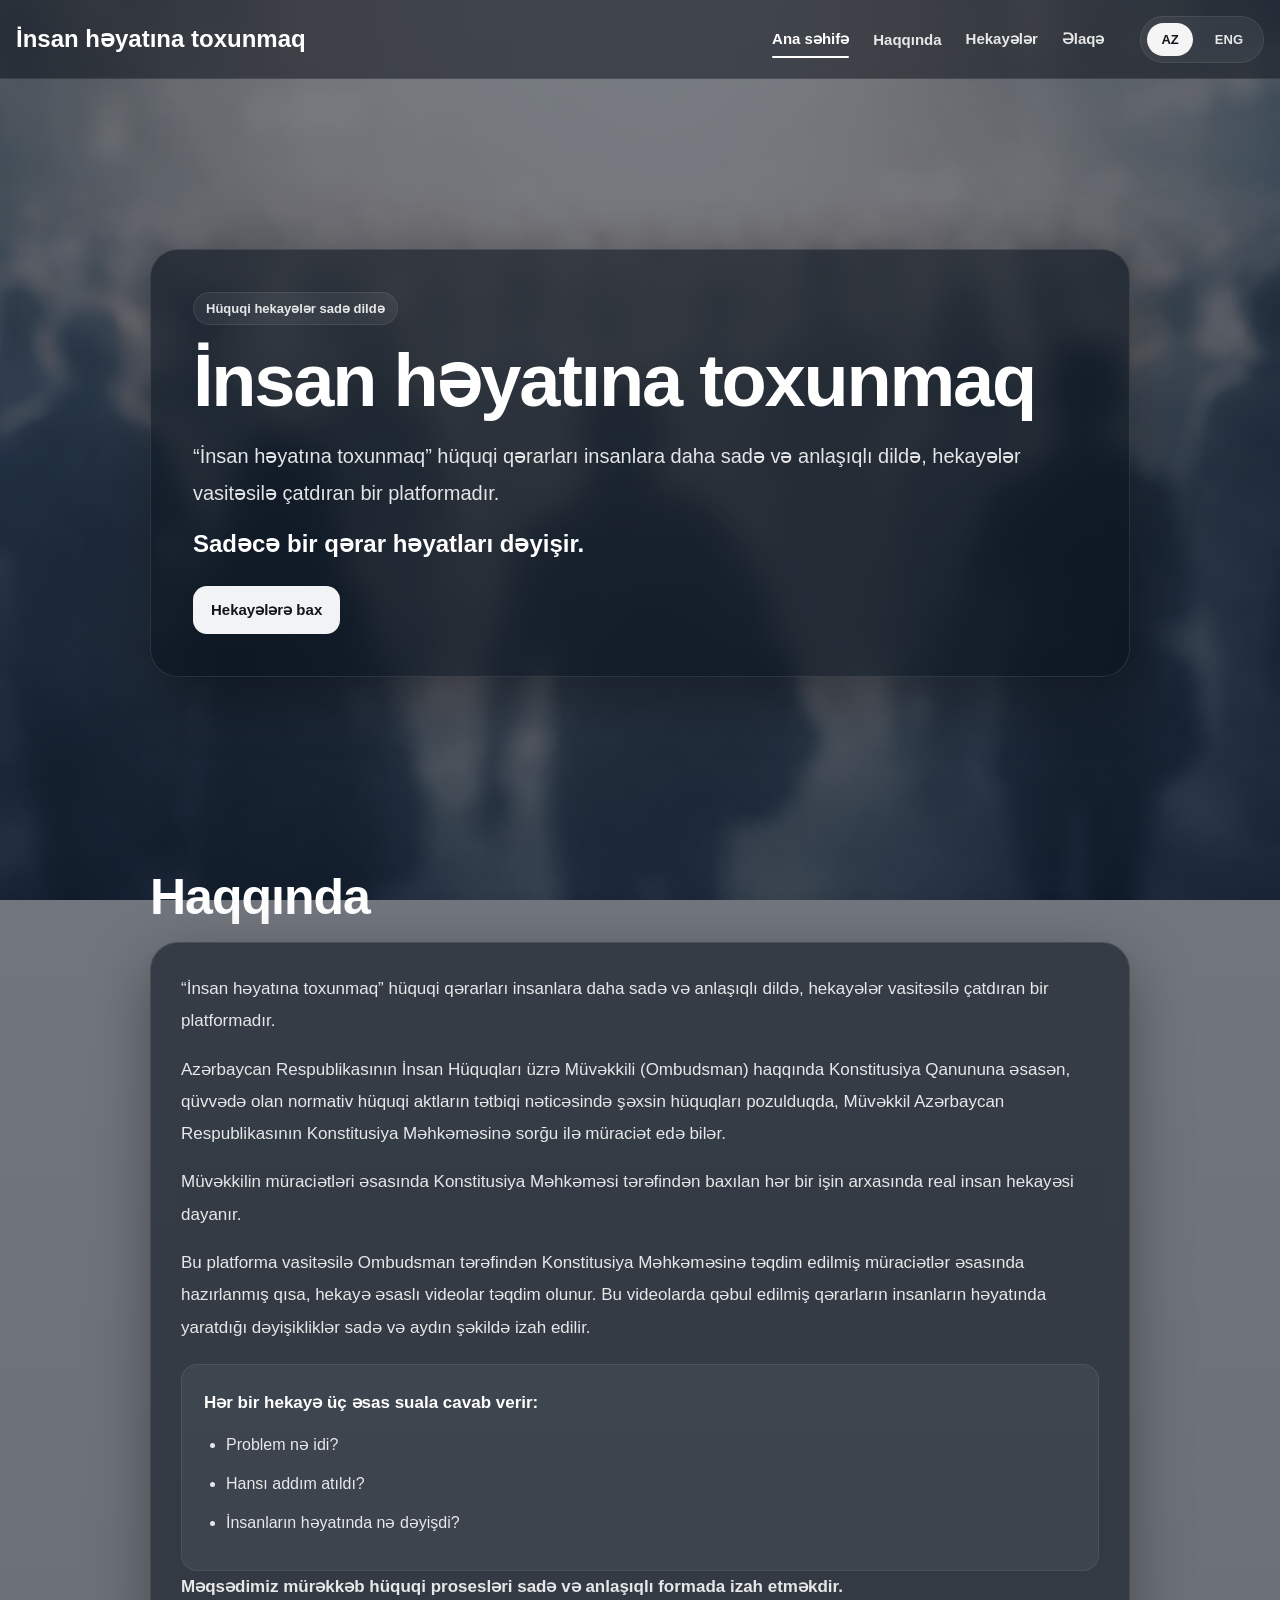
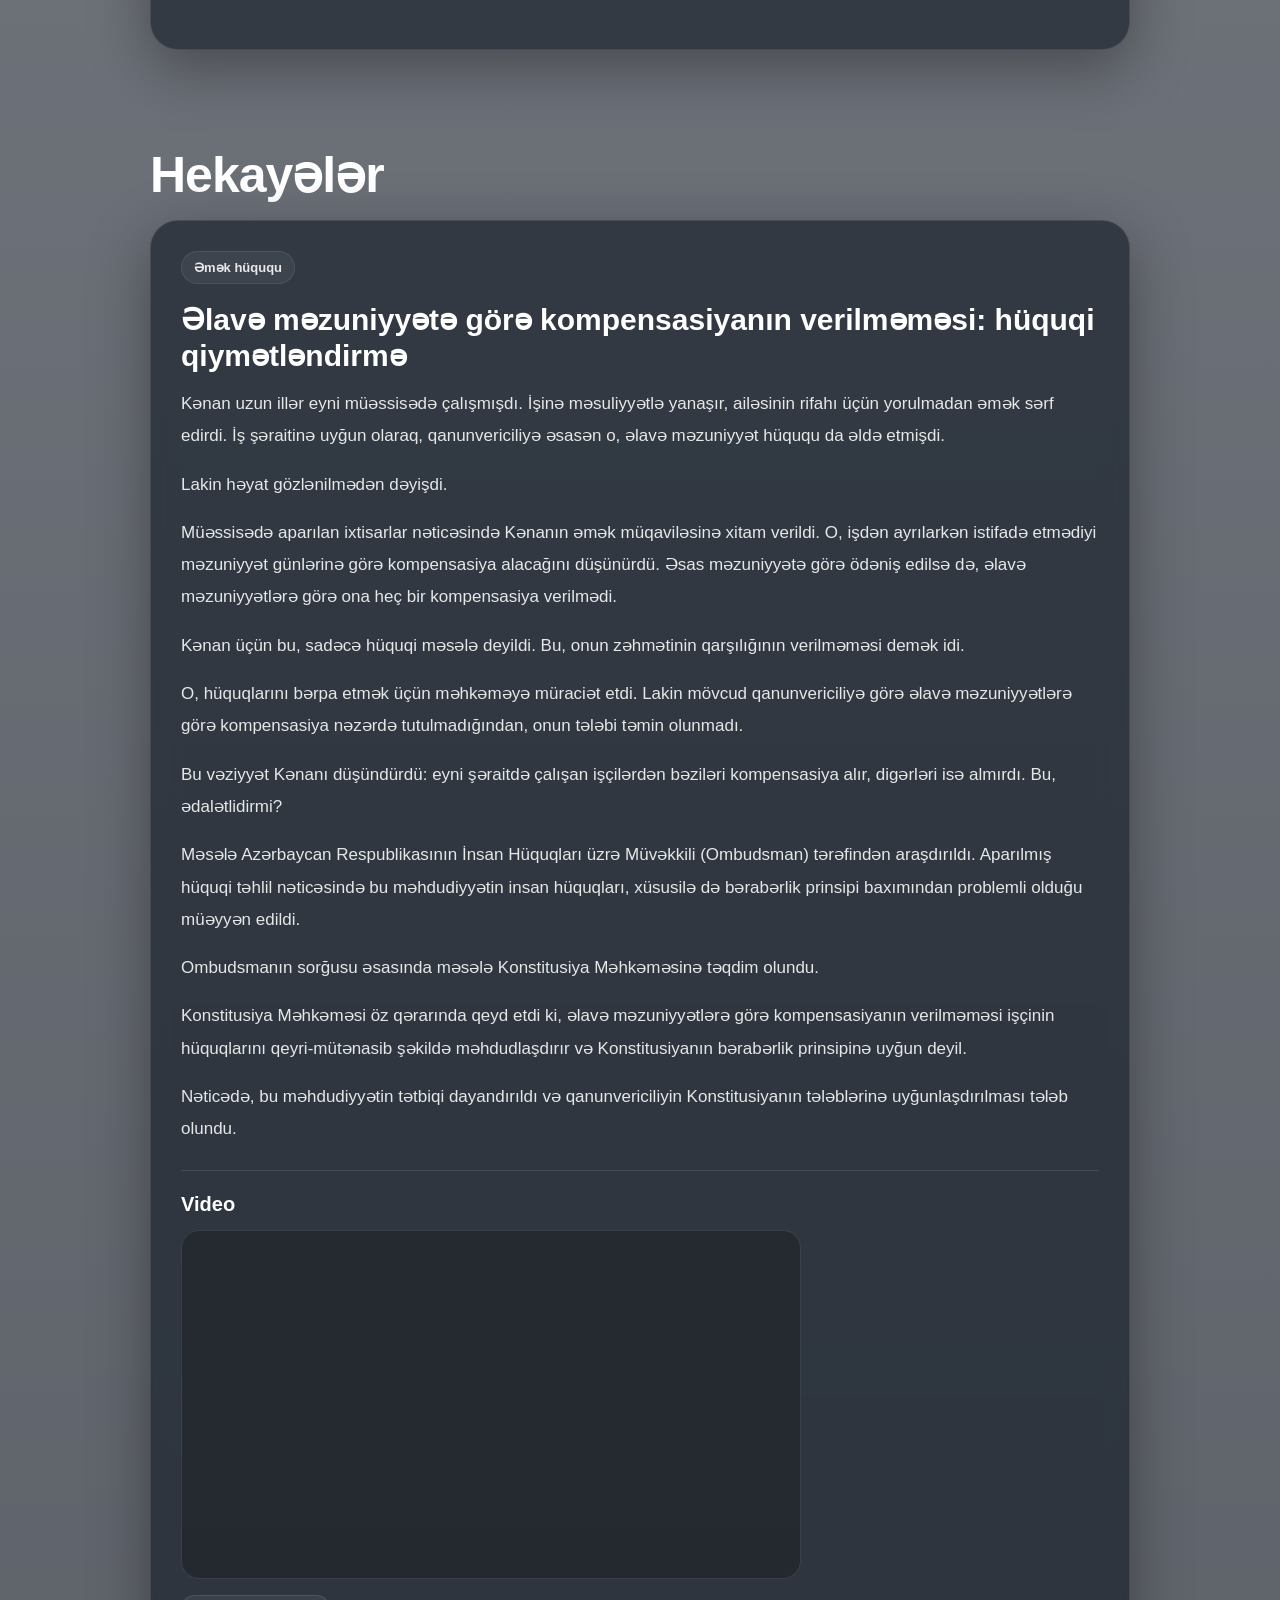
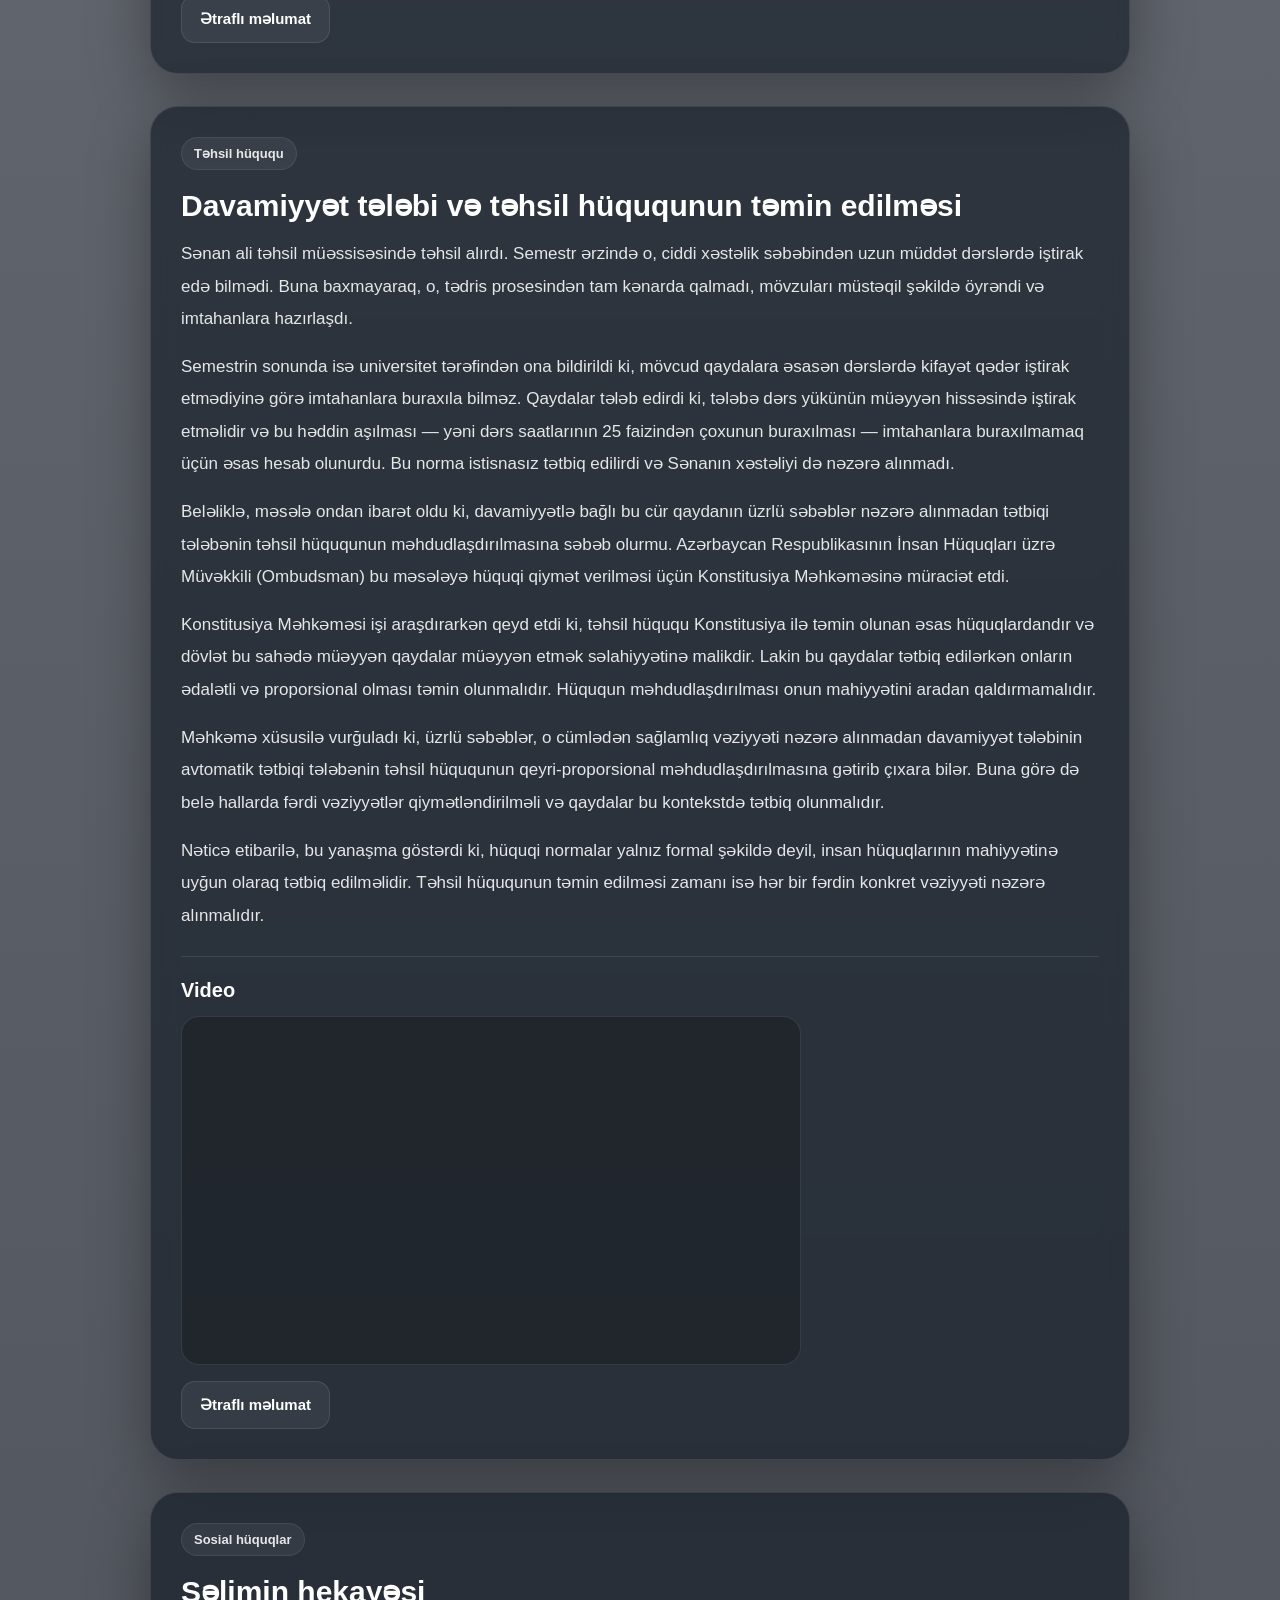
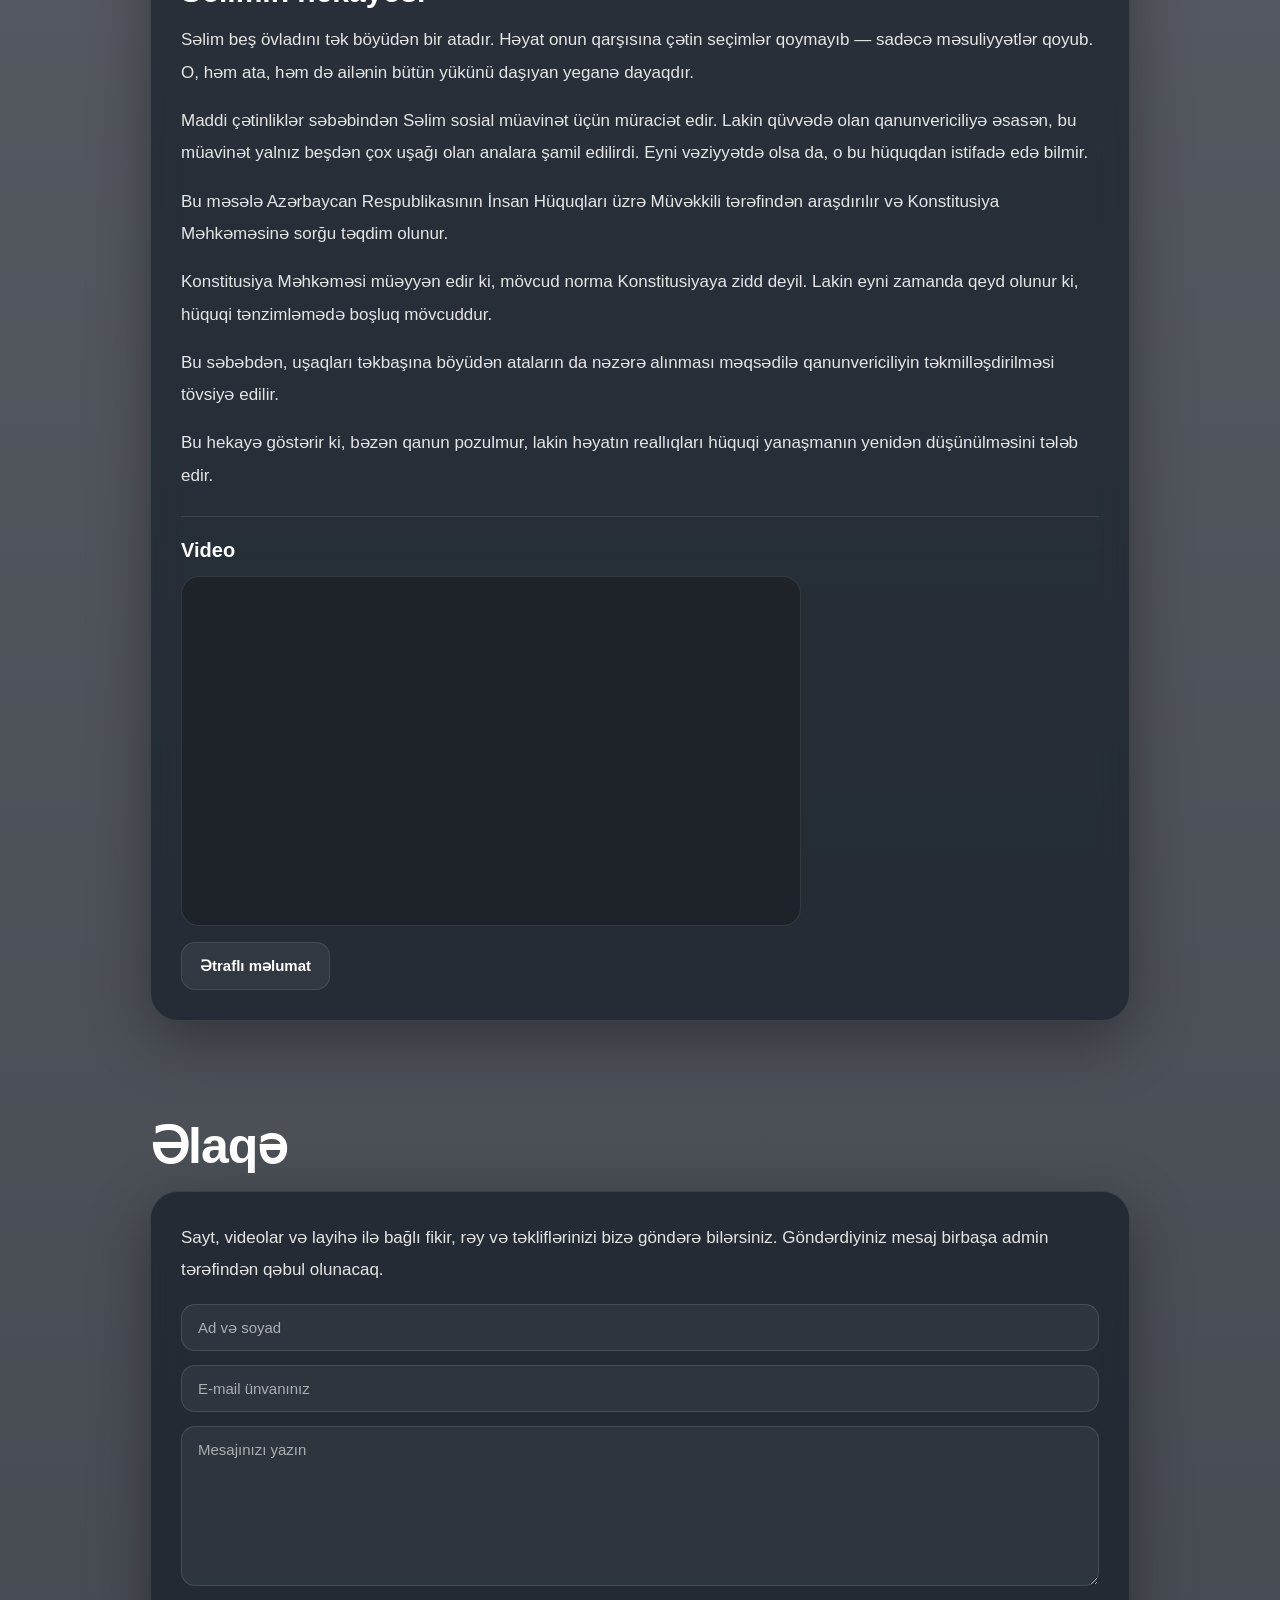
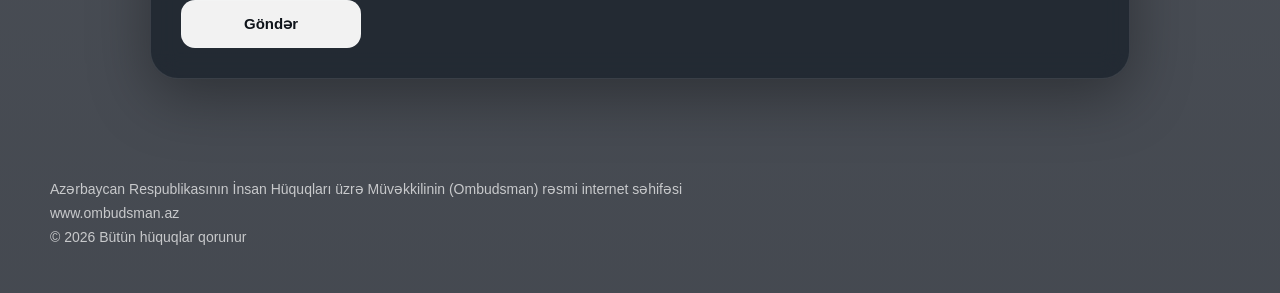
==== commit 87ca1ca7: "Update index.html" ====
--- a/index.html
+++ b/index.html
@@ -628,7 +628,7 @@
             <div class="story-card">
               <div class="lang lang-az">
                 <span class="story-meta">Əmək hüququ</span>
-                <h3>Əlavə məzuniyyətə görə kompensasiyanın verilməməsi: konstitusion hüquqi qiymətləndirmə</h3>
+                <h3>Əlavə məzuniyyətə görə kompensasiyanın verilməməsi: hüquqi qiymətləndirmə</h3>
                 <p>Kənan uzun illər eyni müəssisədə çalışmışdı. İşinə məsuliyyətlə yanaşır, ailəsinin rifahı üçün yorulmadan əmək sərf edirdi. İş şəraitinə uyğun olaraq, qanunvericiliyə əsasən o, əlavə məzuniyyət hüququ da əldə etmişdi.</p>
                 <p>Lakin həyat gözlənilmədən dəyişdi.</p>
                 <p>Müəssisədə aparılan ixtisarlar nəticəsində Kənanın əmək müqaviləsinə xitam verildi. O, işdən ayrılarkən istifadə etmədiyi məzuniyyət günlərinə görə kompensasiya alacağını düşünürdü. Əsas məzuniyyətə görə ödəniş edilsə də, əlavə məzuniyyətlərə görə ona heç bir kompensasiya verilmədi.</p>
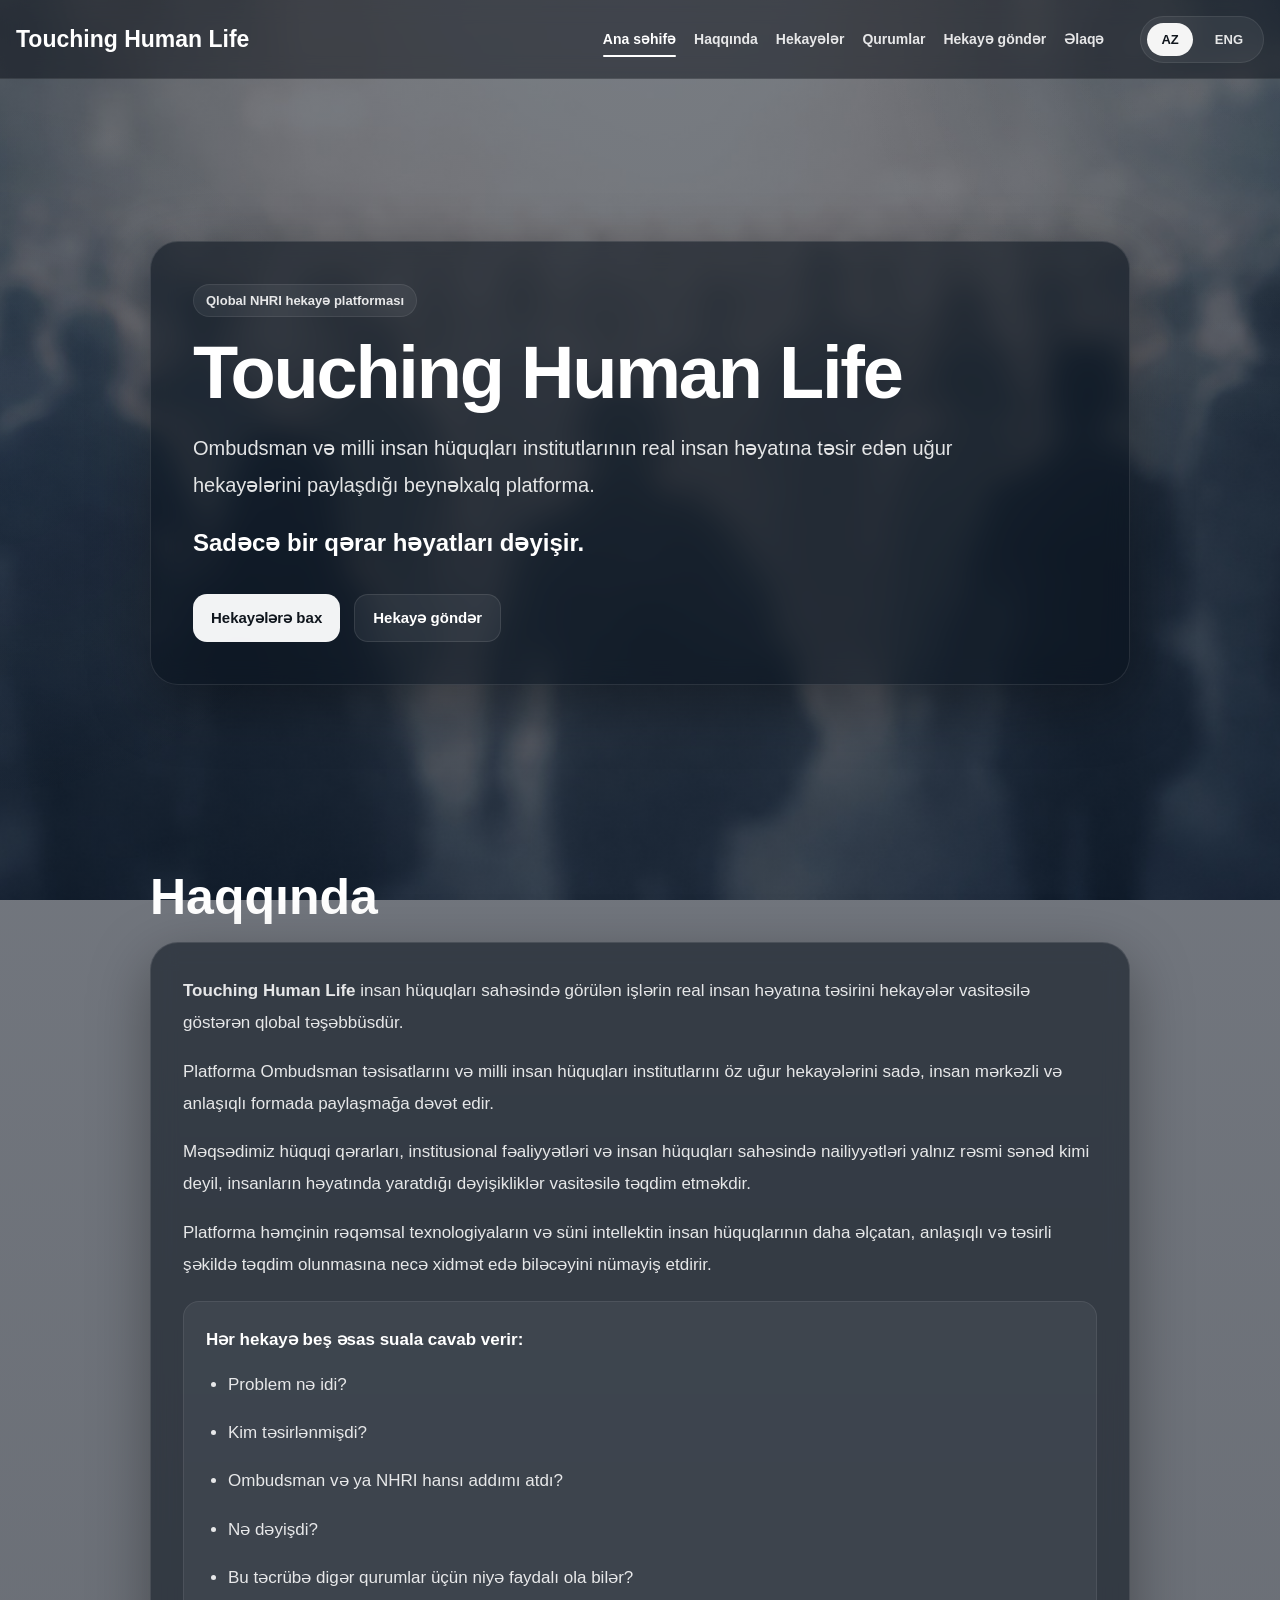
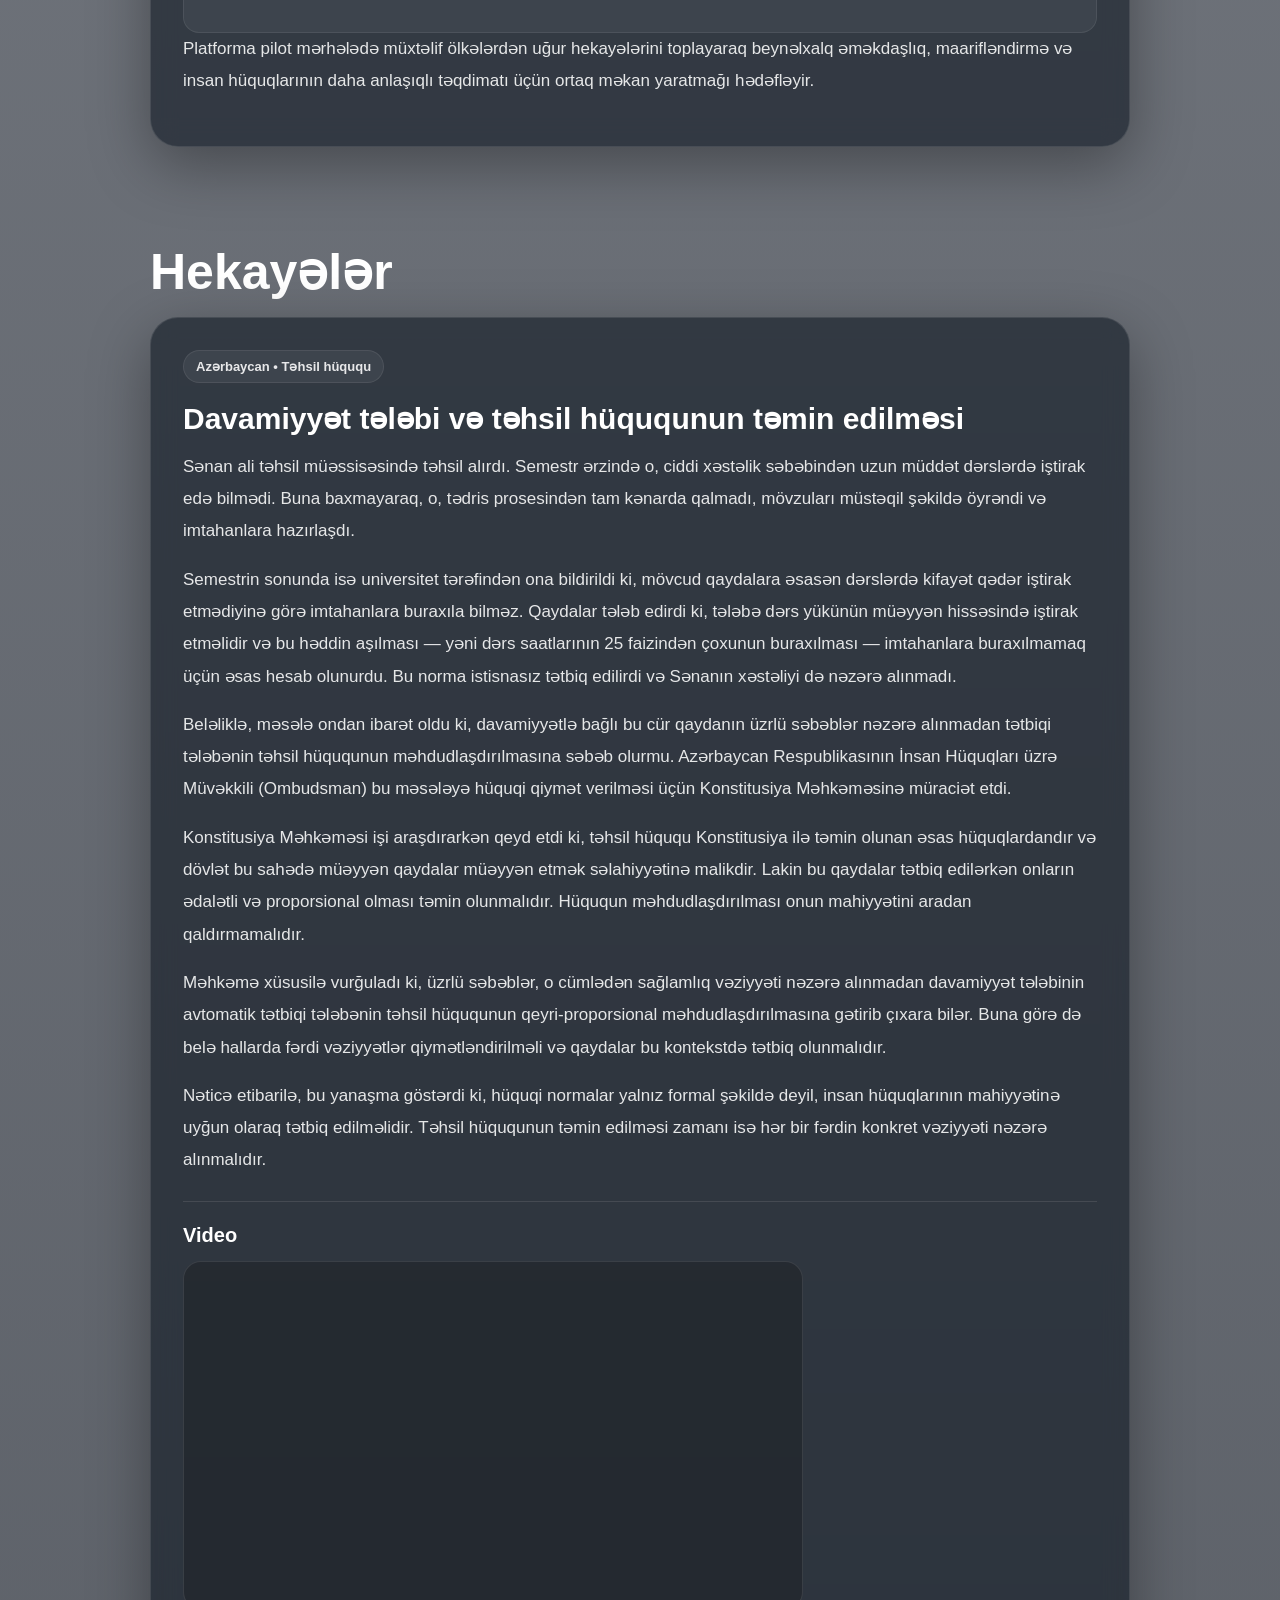
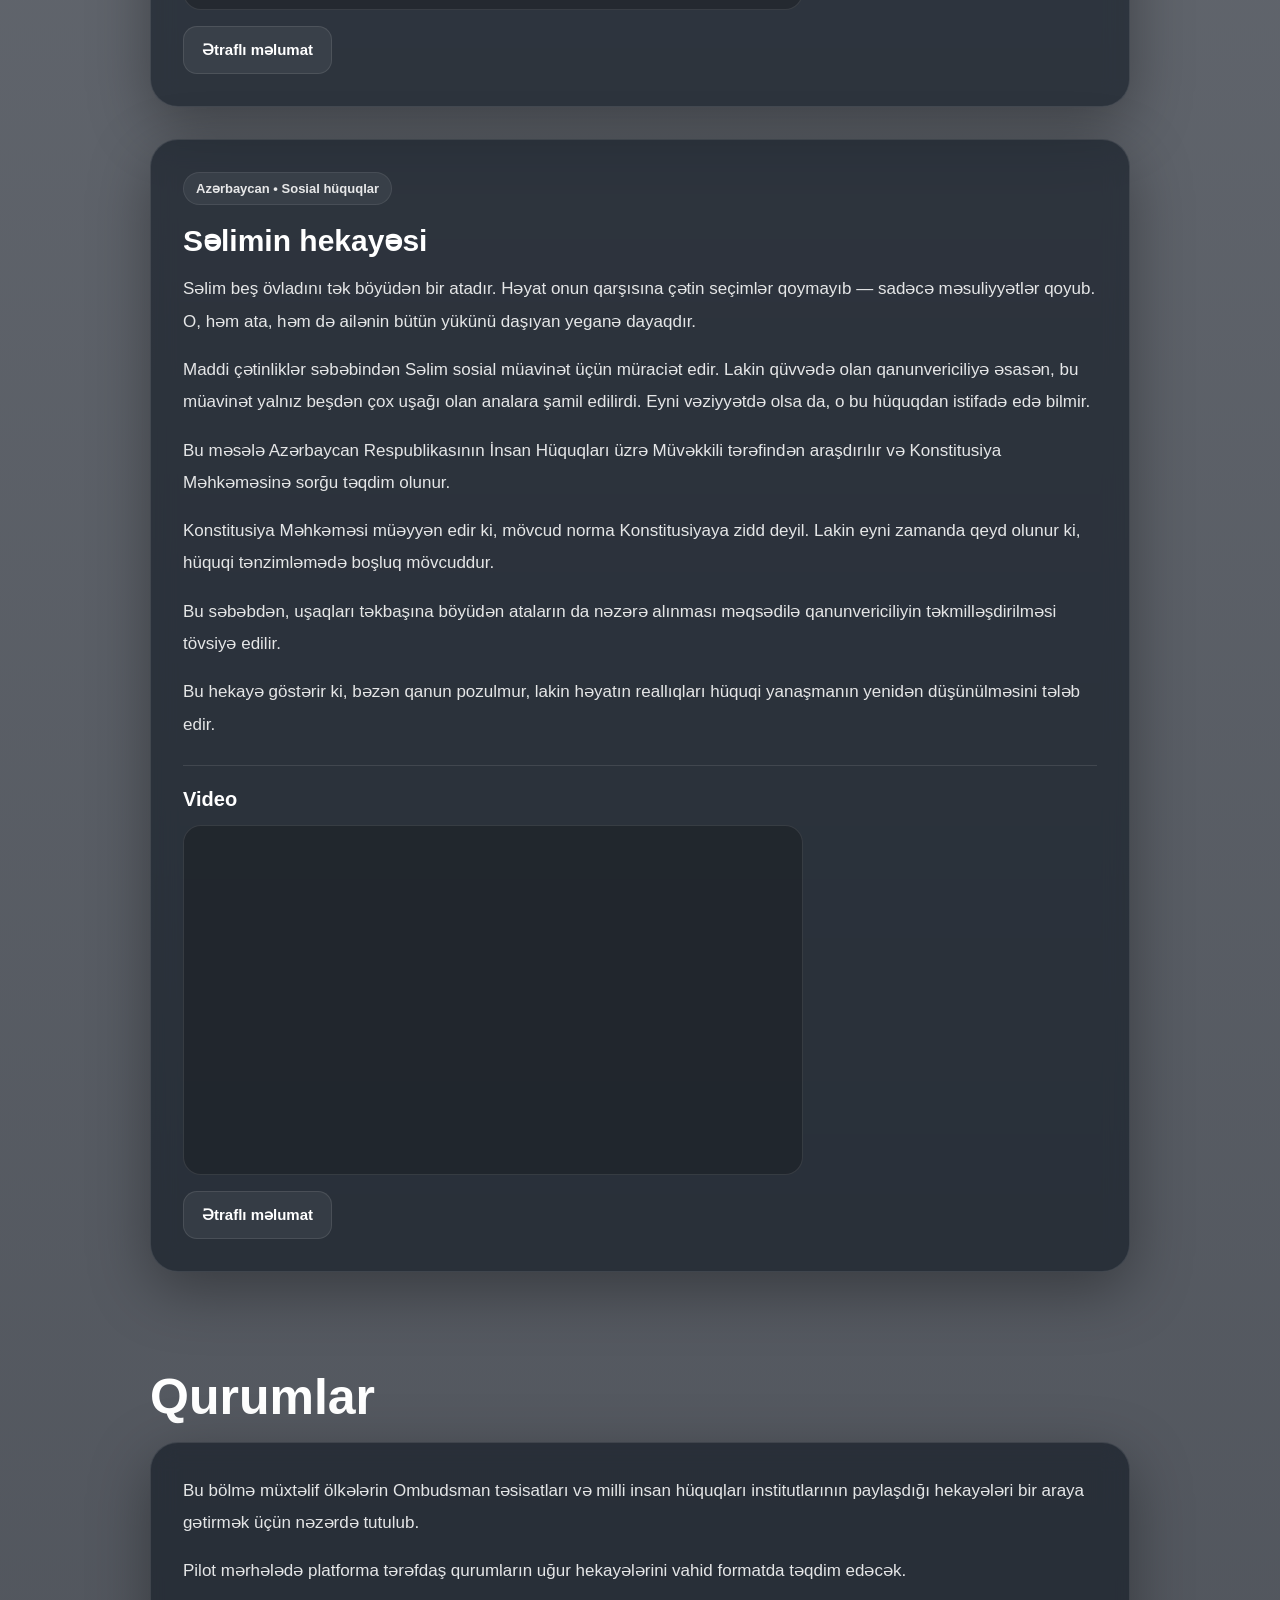
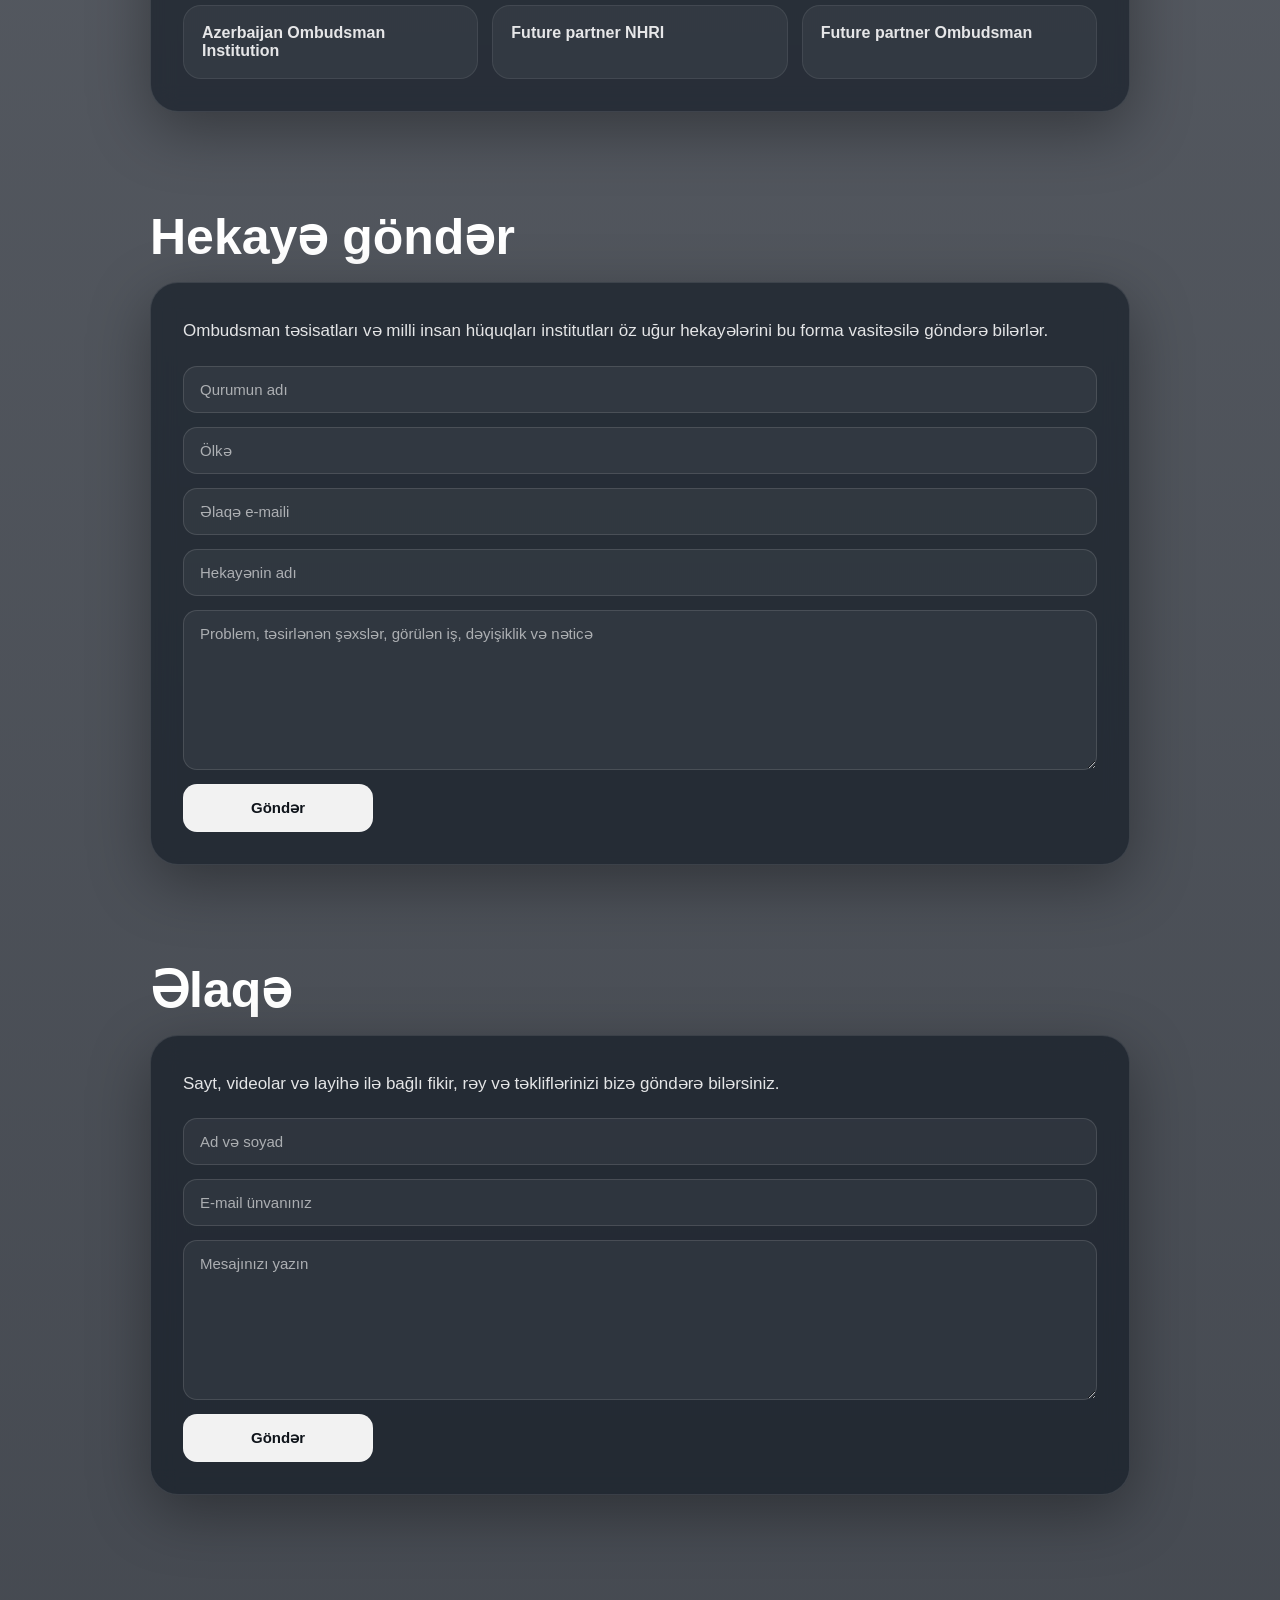
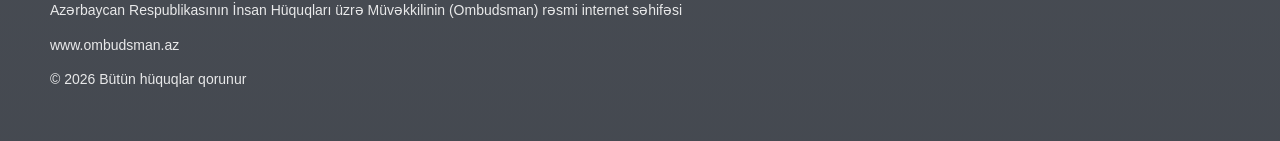
==== commit 82de16c4: "Update index.html" ====
--- a/index.html
+++ b/index.html
@@ -3,42 +3,32 @@
 <head>
   <meta charset="UTF-8" />
   <meta name="viewport" content="width=device-width, initial-scale=1.0" />
-  <title>İnsan həyatına toxunmaq</title>
+  <title>Touching Human Life</title>
 
   <style>
     :root {
       --text-main: #ffffff;
-      --text-soft: rgba(255, 255, 255, 0.88);
-      --text-muted: rgba(255, 255, 255, 0.70);
-      --line-soft: rgba(255, 255, 255, 0.10);
-      --glass: rgba(8, 16, 28, 0.56);
-      --glass-strong: rgba(7, 14, 24, 0.72);
-      --shadow: 0 18px 60px rgba(0, 0, 0, 0.34);
+      --text-soft: rgba(255,255,255,0.88);
+      --text-muted: rgba(255,255,255,0.70);
+      --line-soft: rgba(255,255,255,0.10);
+      --glass: rgba(8,16,28,0.56);
+      --shadow: 0 18px 60px rgba(0,0,0,0.34);
       --radius-xl: 28px;
-      --radius-lg: 22px;
       --radius-md: 16px;
       --maxw: 1180px;
     }
 
-    * {
-      box-sizing: border-box;
-      margin: 0;
-      padding: 0;
-    }
-
-    html {
-      scroll-behavior: smooth;
-    }
+    * { box-sizing: border-box; margin: 0; padding: 0; }
+
+    html { scroll-behavior: smooth; }
 
     body {
-      margin: 0;
       font-family: "Segoe UI", Tahoma, Geneva, Verdana, sans-serif;
       color: var(--text-main);
       background:
-        linear-gradient(rgba(6, 14, 28, 0.54), rgba(4, 10, 20, 0.74)),
+        linear-gradient(rgba(6,14,28,0.54), rgba(4,10,20,0.74)),
         url("background.jpg") center center / cover no-repeat fixed;
       min-height: 100vh;
-      position: relative;
     }
 
     body::before {
@@ -52,14 +42,8 @@
       z-index: 0;
     }
 
-    a {
-      color: inherit;
-      text-decoration: none;
-    }
-
-    .hidden {
-      display: none !important;
-    }
+    a { color: inherit; text-decoration: none; }
+    .hidden { display: none !important; }
 
     .container {
       width: min(var(--maxw), calc(100% - 32px));
@@ -72,10 +56,9 @@
       position: fixed;
       inset: 0 0 auto 0;
       z-index: 1000;
-      background: rgba(5, 10, 18, 0.48);
+      background: rgba(5,10,18,0.48);
       border-bottom: 1px solid rgba(255,255,255,0.08);
       backdrop-filter: blur(10px);
-      -webkit-backdrop-filter: blur(10px);
     }
 
     .header-inner {
@@ -89,7 +72,7 @@
     }
 
     .brand {
-      font-size: 24px;
+      font-size: 23px;
       font-weight: 800;
       white-space: nowrap;
     }
@@ -97,23 +80,20 @@
     .main-nav {
       display: flex;
       align-items: center;
-      gap: 24px;
+      gap: 18px;
       margin-left: auto;
       margin-right: 18px;
     }
 
     .main-nav a {
-      font-size: 15px;
+      font-size: 14px;
       font-weight: 700;
       color: var(--text-soft);
       position: relative;
-      transition: 0.2s ease;
     }
 
     .main-nav a:hover,
-    .main-nav a.active {
-      color: #fff;
-    }
+    .main-nav a.active { color: #fff; }
 
     .main-nav a.active::after {
       content: "";
@@ -166,7 +146,6 @@
       background: rgba(255,255,255,0.05);
       border-radius: 14px;
       cursor: pointer;
-      padding: 0;
     }
 
     .menu-toggle span {
@@ -178,10 +157,7 @@
       border-radius: 999px;
     }
 
-    main {
-      position: relative;
-      z-index: 1;
-    }
+    main { position: relative; z-index: 1; }
 
     .hero-section {
       min-height: 94vh;
@@ -190,23 +166,18 @@
       padding: 120px 0 40px;
     }
 
-    .hero-card,
-    .content-card,
-    .story-card,
-    .contact-card {
+    .card {
       background: var(--glass);
       border: 1px solid var(--line-soft);
       box-shadow: var(--shadow);
       border-radius: var(--radius-xl);
       backdrop-filter: blur(12px);
-      -webkit-backdrop-filter: blur(12px);
       max-width: 980px;
       width: 100%;
-    }
-
-    .hero-card {
-      padding: 42px;
-    }
+      padding: 32px;
+    }
+
+    .hero-card { padding: 42px; }
 
     .section-card-wrap {
       display: flex;
@@ -235,10 +206,9 @@
     }
 
     h2 {
-      margin: 0 0 16px;
+      margin: 0 0 18px;
       font-size: clamp(34px, 4vw, 50px);
       line-height: 1.08;
-      letter-spacing: -0.02em;
     }
 
     h3 {
@@ -247,11 +217,18 @@
       line-height: 1.2;
     }
 
+    p, li {
+      font-size: 17px;
+      line-height: 1.9;
+      color: var(--text-soft);
+      margin-bottom: 16px;
+    }
+
+    ul { padding-left: 22px; }
+
     .lead {
       font-size: 20px;
       line-height: 1.85;
-      color: var(--text-soft);
-      margin: 0 0 18px;
       max-width: 860px;
     }
 
@@ -259,7 +236,7 @@
       font-size: 24px;
       font-weight: 800;
       margin-top: 6px;
-      color: #ffffff;
+      color: #fff;
     }
 
     .hero-buttons {
@@ -312,23 +289,8 @@
       margin: 0 auto 18px auto;
     }
 
-    .content-card,
-    .story-card,
-    .contact-card {
-      padding: 30px;
-    }
-
     .story-card + .story-card {
       margin-top: 32px;
-    }
-
-    .content-card p,
-    .story-card p,
-    .contact-note {
-      font-size: 17px;
-      line-height: 1.9;
-      color: var(--text-soft);
-      margin: 0 0 16px;
     }
 
     .question-box {
@@ -343,17 +305,6 @@
       font-weight: 800;
       color: #fff;
       margin-bottom: 12px;
-    }
-
-    .question-box ul {
-      margin: 0;
-      padding-left: 22px;
-    }
-
-    .question-box li {
-      margin-bottom: 10px;
-      line-height: 1.8;
-      color: var(--text-soft);
     }
 
     .story-video {
@@ -383,6 +334,22 @@
       width: 100%;
       aspect-ratio: 16 / 9;
       border: 0;
+    }
+
+    .institution-grid {
+      display: grid;
+      grid-template-columns: repeat(auto-fit, minmax(220px, 1fr));
+      gap: 14px;
+      margin-top: 18px;
+    }
+
+    .institution-item {
+      padding: 18px;
+      border-radius: 18px;
+      background: rgba(255,255,255,0.05);
+      border: 1px solid rgba(255,255,255,0.08);
+      color: var(--text-soft);
+      font-weight: 700;
     }
 
     .contact-form {
@@ -415,7 +382,7 @@
     }
 
     .contact-form button {
-      width: 180px;
+      width: 190px;
       border: 1px solid rgba(255,255,255,0.10);
       background: rgba(255,255,255,0.94);
       color: #0f141a;
@@ -431,6 +398,7 @@
 
     .main-footer p {
       margin: 0 0 8px;
+      font-size: 14px;
     }
 
     @media (max-width: 980px) {
@@ -443,7 +411,7 @@
         flex-direction: column;
         align-items: flex-start;
         gap: 14px;
-        background: rgba(8, 14, 23, 0.96);
+        background: rgba(8,14,23,0.96);
         border: 1px solid rgba(255,255,255,0.08);
         border-radius: 20px;
         padding: 18px;
@@ -451,17 +419,9 @@
         margin: 0;
       }
 
-      .main-nav.open {
-        display: flex;
-      }
-
-      .main-nav a.active::after {
-        display: none;
-      }
-
-      .menu-toggle {
-        display: inline-block;
-      }
+      .main-nav.open { display: flex; }
+      .main-nav a.active::after { display: none; }
+      .menu-toggle { display: inline-block; }
 
       .brand {
         font-size: 20px;
@@ -471,32 +431,17 @@
     }
 
     @media (max-width: 720px) {
-      .header-inner {
-        min-height: 72px;
-      }
-
-      .hero-section {
-        padding: 106px 0 28px;
-      }
-
-      .hero-card,
-      .content-card,
-      .story-card,
-      .contact-card {
+      .header-inner { min-height: 72px; }
+      .hero-section { padding: 106px 0 28px; }
+
+      .card {
         padding: 22px;
         border-radius: 22px;
       }
 
-      .lead,
-      .content-card p,
-      .story-card p,
-      .contact-note {
-        font-size: 15px;
-      }
-
-      .hero-buttons {
-        flex-direction: column;
-      }
+      .lead, p, li { font-size: 15px; }
+
+      .hero-buttons { flex-direction: column; }
 
       .btn-primary,
       .btn-secondary,
@@ -504,9 +449,7 @@
         width: 100%;
       }
 
-      .lang-switch button {
-        padding: 8px 12px;
-      }
+      .lang-switch button { padding: 8px 12px; }
     }
   </style>
 </head>
@@ -514,12 +457,14 @@
 <body>
   <header class="site-header">
     <div class="header-inner">
-      <div class="brand" id="brandText">İnsan həyatına toxunmaq</div>
+      <div class="brand" id="brandText">Touching Human Life</div>
 
       <nav class="main-nav" id="mainNav">
         <a href="#home" class="nav-link active" data-az="Ana səhifə" data-en="Home">Ana səhifə</a>
         <a href="#about" class="nav-link" data-az="Haqqında" data-en="About">Haqqında</a>
         <a href="#stories" class="nav-link" data-az="Hekayələr" data-en="Stories">Hekayələr</a>
+        <a href="#institutions" class="nav-link" data-az="Qurumlar" data-en="Institutions">Qurumlar</a>
+        <a href="#submit" class="nav-link" data-az="Hekayə göndər" data-en="Submit">Hekayə göndər</a>
         <a href="#contact" class="nav-link" data-az="Əlaqə" data-en="Contact">Əlaqə</a>
       </nav>
 
@@ -530,9 +475,7 @@
         </div>
 
         <button class="menu-toggle" id="menuToggle" aria-label="menu">
-          <span></span>
-          <span></span>
-          <span></span>
+          <span></span><span></span><span></span>
         </button>
       </div>
     </div>
@@ -541,26 +484,26 @@
   <main>
     <section id="home" class="hero-section">
       <div class="container section-card-wrap">
-        <div class="hero-card">
+        <div class="card hero-card">
           <div class="lang lang-az">
-            <span class="eyebrow">Hüquqi hekayələr sadə dildə</span>
-            <h1>İnsan həyatına toxunmaq</h1>
-            <p class="lead">“İnsan həyatına toxunmaq” hüquqi qərarları insanlara daha sadə və anlaşıqlı dildə, hekayələr vasitəsilə çatdıran bir platformadır.</p>
+            <span class="eyebrow">Qlobal NHRI hekayə platforması</span>
+            <h1>Touching Human Life</h1>
+            <p class="lead">Ombudsman və milli insan hüquqları institutlarının real insan həyatına təsir edən uğur hekayələrini paylaşdığı beynəlxalq platforma.</p>
             <p class="final-line">Sadəcə bir qərar həyatları dəyişir.</p>
-
             <div class="hero-buttons">
               <a href="#stories" class="btn-primary">Hekayələrə bax</a>
+              <a href="#submit" class="btn-secondary">Hekayə göndər</a>
             </div>
           </div>
 
           <div class="lang lang-en hidden">
-            <span class="eyebrow">Legal stories in simple language</span>
+            <span class="eyebrow">Global NHRI storytelling platform</span>
             <h1>Touching Human Life</h1>
-            <p class="lead">“Touching Human Life” is a platform that presents legal decisions to people in a simpler and more understandable way through stories.</p>
+            <p class="lead">An international platform where Ombudsman institutions and National Human Rights Institutions share real stories showing how their work changes people’s lives.</p>
             <p class="final-line">Just one decision can change lives.</p>
-
             <div class="hero-buttons">
               <a href="#stories" class="btn-primary">View stories</a>
+              <a href="#submit" class="btn-secondary">Submit a story</a>
             </div>
           </div>
         </div>
@@ -575,41 +518,45 @@
         </div>
 
         <div class="section-card-wrap">
-          <div class="content-card">
+          <div class="card">
             <div class="lang lang-az">
-              <p>“İnsan həyatına toxunmaq” hüquqi qərarları insanlara daha sadə və anlaşıqlı dildə, hekayələr vasitəsilə çatdıran bir platformadır.</p>
-              <p>Azərbaycan Respublikasının İnsan Hüquqları üzrə Müvəkkili (Ombudsman) haqqında Konstitusiya Qanununa əsasən, qüvvədə olan normativ hüquqi aktların tətbiqi nəticəsində şəxsin hüquqları pozulduqda, Müvəkkil Azərbaycan Respublikasının Konstitusiya Məhkəməsinə sorğu ilə müraciət edə bilər.</p>
-              <p>Müvəkkilin müraciətləri əsasında Konstitusiya Məhkəməsi tərəfindən baxılan hər bir işin arxasında real insan hekayəsi dayanır.</p>
-              <p>Bu platforma vasitəsilə Ombudsman tərəfindən Konstitusiya Məhkəməsinə təqdim edilmiş müraciətlər əsasında hazırlanmış qısa, hekayə əsaslı videolar təqdim olunur. Bu videolarda qəbul edilmiş qərarların insanların həyatında yaratdığı dəyişikliklər sadə və aydın şəkildə izah edilir.</p>
+              <p><strong>Touching Human Life</strong> insan hüquqları sahəsində görülən işlərin real insan həyatına təsirini hekayələr vasitəsilə göstərən qlobal təşəbbüsdür.</p>
+              <p>Platforma Ombudsman təsisatlarını və milli insan hüquqları institutlarını öz uğur hekayələrini sadə, insan mərkəzli və anlaşıqlı formada paylaşmağa dəvət edir.</p>
+              <p>Məqsədimiz hüquqi qərarları, institusional fəaliyyətləri və insan hüquqları sahəsində nailiyyətləri yalnız rəsmi sənəd kimi deyil, insanların həyatında yaratdığı dəyişikliklər vasitəsilə təqdim etməkdir.</p>
+              <p>Platforma həmçinin rəqəmsal texnologiyaların və süni intellektin insan hüquqlarının daha əlçatan, anlaşıqlı və təsirli şəkildə təqdim olunmasına necə xidmət edə biləcəyini nümayiş etdirir.</p>
 
               <div class="question-box">
-                <p>Hər bir hekayə üç əsas suala cavab verir:</p>
+                <p>Hər hekayə beş əsas suala cavab verir:</p>
                 <ul>
                   <li>Problem nə idi?</li>
-                  <li>Hansı addım atıldı?</li>
-                  <li>İnsanların həyatında nə dəyişdi?</li>
+                  <li>Kim təsirlənmişdi?</li>
+                  <li>Ombudsman və ya NHRI hansı addımı atdı?</li>
+                  <li>Nə dəyişdi?</li>
+                  <li>Bu təcrübə digər qurumlar üçün niyə faydalı ola bilər?</li>
                 </ul>
               </div>
 
-              <p class="final-line">Məqsədimiz mürəkkəb hüquqi prosesləri sadə və anlaşıqlı formada izah etməkdir.</p>
+              <p>Platforma pilot mərhələdə müxtəlif ölkələrdən uğur hekayələrini toplayaraq beynəlxalq əməkdaşlıq, maarifləndirmə və insan hüquqlarının daha anlaşıqlı təqdimatı üçün ortaq məkan yaratmağı hədəfləyir.</p>
             </div>
 
             <div class="lang lang-en hidden">
-              <p>“Touching Human Life” is a platform that explains legal decisions in a simpler and more understandable way through stories.</p>
-              <p>Under the Constitutional Law on the Commissioner for Human Rights (Ombudsman) of the Republic of Azerbaijan, when a person’s rights are violated as a result of the application of normative legal acts, the Ombudsman may apply to the Constitutional Court.</p>
-              <p>Behind every case examined by the Constitutional Court on the basis of the Ombudsman’s application, there is a real human story.</p>
-              <p>Through this platform, short story-based videos prepared on the basis of applications submitted by the Ombudsman to the Constitutional Court are presented. These videos explain, in a simple and clear manner, how the adopted decisions affect people’s lives.</p>
+              <p><strong>Touching Human Life</strong> is a global initiative that presents the real-life impact of human rights work through stories.</p>
+              <p>The platform invites Ombudsman institutions and National Human Rights Institutions to share their success stories in a simple, human-centered and accessible format.</p>
+              <p>Our aim is to present legal decisions, institutional actions and human rights achievements not only as formal documents, but through the changes they create in people’s lives.</p>
+              <p>The platform also demonstrates how digital technologies and artificial intelligence can help make human rights more accessible, understandable and impactful.</p>
 
               <div class="question-box">
-                <p>Each story answers three main questions:</p>
+                <p>Each story answers five key questions:</p>
                 <ul>
                   <li>What was the problem?</li>
-                  <li>What action was taken?</li>
-                  <li>What changed in people’s lives?</li>
+                  <li>Who was affected?</li>
+                  <li>What did the Ombudsman or NHRI do?</li>
+                  <li>What changed?</li>
+                  <li>Why can this practice inspire others?</li>
                 </ul>
               </div>
 
-              <p class="final-line">Our aim is to explain complex legal processes in a simple and accessible way.</p>
+              <p>In its pilot phase, the platform aims to collect stories from different countries and create a shared space for international cooperation, awareness-raising and accessible human rights communication.</p>
             </div>
           </div>
         </div>
@@ -625,57 +572,9 @@
 
         <div class="section-card-wrap">
           <div>
-            <div class="story-card">
+            <div class="card story-card">
               <div class="lang lang-az">
-                <span class="story-meta">Əmək hüququ</span>
-                <h3>Əlavə məzuniyyətə görə kompensasiyanın verilməməsi: hüquqi qiymətləndirmə</h3>
-                <p>Kənan uzun illər eyni müəssisədə çalışmışdı. İşinə məsuliyyətlə yanaşır, ailəsinin rifahı üçün yorulmadan əmək sərf edirdi. İş şəraitinə uyğun olaraq, qanunvericiliyə əsasən o, əlavə məzuniyyət hüququ da əldə etmişdi.</p>
-                <p>Lakin həyat gözlənilmədən dəyişdi.</p>
-                <p>Müəssisədə aparılan ixtisarlar nəticəsində Kənanın əmək müqaviləsinə xitam verildi. O, işdən ayrılarkən istifadə etmədiyi məzuniyyət günlərinə görə kompensasiya alacağını düşünürdü. Əsas məzuniyyətə görə ödəniş edilsə də, əlavə məzuniyyətlərə görə ona heç bir kompensasiya verilmədi.</p>
-                <p>Kənan üçün bu, sadəcə hüquqi məsələ deyildi. Bu, onun zəhmətinin qarşılığının verilməməsi demək idi.</p>
-                <p>O, hüquqlarını bərpa etmək üçün məhkəməyə müraciət etdi. Lakin mövcud qanunvericiliyə görə əlavə məzuniyyətlərə görə kompensasiya nəzərdə tutulmadığından, onun tələbi təmin olunmadı.</p>
-                <p>Bu vəziyyət Kənanı düşündürdü: eyni şəraitdə çalışan işçilərdən bəziləri kompensasiya alır, digərləri isə almırdı. Bu, ədalətlidirmi?</p>
-                <p>Məsələ Azərbaycan Respublikasının İnsan Hüquqları üzrə Müvəkkili (Ombudsman) tərəfindən araşdırıldı. Aparılmış hüquqi təhlil nəticəsində bu məhdudiyyətin insan hüquqları, xüsusilə də bərabərlik prinsipi baxımından problemli olduğu müəyyən edildi.</p>
-                <p>Ombudsmanın sorğusu əsasında məsələ Konstitusiya Məhkəməsinə təqdim olundu.</p>
-                <p>Konstitusiya Məhkəməsi öz qərarında qeyd etdi ki, əlavə məzuniyyətlərə görə kompensasiyanın verilməməsi işçinin hüquqlarını qeyri-mütənasib şəkildə məhdudlaşdırır və Konstitusiyanın bərabərlik prinsipinə uyğun deyil.</p>
-                <p>Nəticədə, bu məhdudiyyətin tətbiqi dayandırıldı və qanunvericiliyin Konstitusiyanın tələblərinə uyğunlaşdırılması tələb olundu.</p>
-
-                <div class="story-video">
-                  <div class="story-video-title">Video</div>
-                  <div class="video-frame-wrap">
-                    <iframe src="https://www.youtube.com/embed/3seg2iknpHc" allowfullscreen></iframe>
-                  </div>
-                  <a class="video-link" href="https://constcourt.gov.az/az/decision/1493" target="_blank">Ətraflı məlumat</a>
-                </div>
-              </div>
-
-              <div class="lang lang-en hidden">
-                <span class="story-meta">Labour rights</span>
-                <h3>Non-payment of compensation for additional leave: constitutional legal assessment</h3>
-                <p>Kenan had worked for many years at the same enterprise. He approached his work responsibly and worked tirelessly for the well-being of his family. In accordance with the legislation and the conditions of his work, he had also acquired the right to additional leave.</p>
-                <p>But life changed unexpectedly.</p>
-                <p>As a result of staff reductions at the enterprise, Kenan’s employment contract was terminated. When leaving his job, he expected to receive compensation for the leave days he had not used. Although payment was made for his basic leave, no compensation was provided for his additional leave.</p>
-                <p>For Kenan, this was not merely a legal issue. It meant that the value of his work was not fully recognized.</p>
-                <p>He applied to the court to restore his rights. However, since the existing legislation did not provide compensation for additional leave, his claim was not satisfied.</p>
-                <p>This situation made Kenan ask an important question: some workers in similar circumstances received compensation, while others did not. Was this fair?</p>
-                <p>The matter was examined by the Commissioner for Human Rights (Ombudsman) of the Republic of Azerbaijan. As a result of the legal analysis, it was determined that this restriction raised concerns from the perspective of human rights, especially the principle of equality.</p>
-                <p>On the basis of the Ombudsman’s request, the matter was submitted to the Constitutional Court.</p>
-                <p>In its decision, the Constitutional Court stated that the non-payment of compensation for additional leave disproportionately restricted the employee’s rights and was not in line with the constitutional principle of equality.</p>
-                <p>As a result, the application of this restriction was suspended and the legislation was required to be brought into conformity with the requirements of the Constitution.</p>
-
-                <div class="story-video">
-                  <div class="story-video-title">Video</div>
-                  <div class="video-frame-wrap">
-                    <iframe src="https://www.youtube.com/embed/3seg2iknpHc" allowfullscreen></iframe>
-                  </div>
-                  <a class="video-link" href="https://constcourt.gov.az/az/decision/1493" target="_blank">More details</a>
-                </div>
-              </div>
-            </div>
-
-            <div class="story-card">
-              <div class="lang lang-az">
-                <span class="story-meta">Təhsil hüququ</span>
+                <span class="story-meta">Azərbaycan • Təhsil hüququ</span>
                 <h3>Davamiyyət tələbi və təhsil hüququnun təmin edilməsi</h3>
                 <p>Sənan ali təhsil müəssisəsində təhsil alırdı. Semestr ərzində o, ciddi xəstəlik səbəbindən uzun müddət dərslərdə iştirak edə bilmədi. Buna baxmayaraq, o, tədris prosesindən tam kənarda qalmadı, mövzuları müstəqil şəkildə öyrəndi və imtahanlara hazırlaşdı.</p>
                 <p>Semestrin sonunda isə universitet tərəfindən ona bildirildi ki, mövcud qaydalara əsasən dərslərdə kifayət qədər iştirak etmədiyinə görə imtahanlara buraxıla bilməz. Qaydalar tələb edirdi ki, tələbə dərs yükünün müəyyən hissəsində iştirak etməlidir və bu həddin aşılması — yəni dərs saatlarının 25 faizindən çoxunun buraxılması — imtahanlara buraxılmamaq üçün əsas hesab olunurdu. Bu norma istisnasız tətbiq edilirdi və Sənanın xəstəliyi də nəzərə alınmadı.</p>
@@ -694,12 +593,11 @@
               </div>
 
               <div class="lang lang-en hidden">
-                <span class="story-meta">Right to education</span>
+                <span class="story-meta">Azerbaijan • Right to education</span>
                 <h3>Attendance requirement and protection of the right to education</h3>
-                <p>Sanan was studying at a higher education institution. During the semester, he could not attend classes for a long period due to a serious illness. Despite this, he continued learning independently and prepared for exams.</p>
+                <p>Sanan was studying at a higher education institution. During the semester, he could not attend classes for a long period due to a serious illness. Nevertheless, he continued learning independently and prepared for exams.</p>
                 <p>At the end of the semester, the university informed him that under the existing rules he could not be admitted to exams because of insufficient attendance.</p>
-                <p>The Commissioner for Human Rights (Ombudsman) of the Republic of Azerbaijan applied to the Constitutional Court for a legal assessment of the matter.</p>
-                <p>The Constitutional Court emphasized that each individual situation must be taken into account when ensuring the right to education.</p>
+                <p>The Ombudsman submitted the matter to the Constitutional Court. The Court emphasized that individual circumstances must be taken into account when ensuring the right to education.</p>
 
                 <div class="story-video">
                   <div class="story-video-title">Video</div>
@@ -711,9 +609,9 @@
               </div>
             </div>
 
-            <div class="story-card">
+            <div class="card story-card">
               <div class="lang lang-az">
-                <span class="story-meta">Sosial hüquqlar</span>
+                <span class="story-meta">Azərbaycan • Sosial hüquqlar</span>
                 <h3>Səlimin hekayəsi</h3>
                 <p>Səlim beş övladını tək böyüdən bir atadır. Həyat onun qarşısına çətin seçimlər qoymayıb — sadəcə məsuliyyətlər qoyub. O, həm ata, həm də ailənin bütün yükünü daşıyan yeganə dayaqdır.</p>
                 <p>Maddi çətinliklər səbəbindən Səlim sosial müavinət üçün müraciət edir. Lakin qüvvədə olan qanunvericiliyə əsasən, bu müavinət yalnız beşdən çox uşağı olan analara şamil edilirdi. Eyni vəziyyətdə olsa da, o bu hüquqdan istifadə edə bilmir.</p>
@@ -725,82 +623,153 @@
                 <div class="story-video">
                   <div class="story-video-title">Video</div>
                   <div class="video-frame-wrap">
-                    <iframe src="https://www.youtube.com/embed/nykLRQoW0rY" allowfullscreen></iframe>
+                    <iframe src="https://www.youtube.com/embed/LdNYusYFLKU" allowfullscreen></iframe>
                   </div>
                   <a class="video-link" href="https://constcourt.gov.az/ru/decision/1325" target="_blank">Ətraflı məlumat</a>
                 </div>
               </div>
 
               <div class="lang lang-en hidden">
-                <span class="story-meta">Social rights</span>
+                <span class="story-meta">Azerbaijan • Social rights</span>
                 <h3>Salim’s story</h3>
                 <p>Salim is a father raising five children on his own. Life did not place difficult choices before him — it placed responsibilities. He is both the father and the only support carrying the full burden of the family.</p>
-                <p>Due to financial difficulties, Salim applies for social assistance. However, under the legislation in force, this assistance applied only to mothers with more than five children. Although he was in a similar situation, he could not benefit from this right.</p>
-                <p>The matter was examined by the Commissioner for Human Rights of the Republic of Azerbaijan and an application was submitted to the Constitutional Court.</p>
-                <p>The Constitutional Court found that the existing norm was not contrary to the Constitution. At the same time, it noted that there was a gap in legal regulation.</p>
-                <p>Therefore, it was recommended that the legislation be improved in order to also take into account fathers raising children alone.</p>
+                <p>Due to financial difficulties, Salim applied for social assistance. However, under the legislation in force, this assistance applied only to mothers with more than five children.</p>
+                <p>The matter was examined by the Ombudsman and submitted to the Constitutional Court. The Court found that the norm was not unconstitutional, but noted a gap in legal regulation.</p>
                 <p>This story shows that sometimes the law is not violated, but the realities of life require legal approaches to be reconsidered.</p>
 
                 <div class="story-video">
                   <div class="story-video-title">Video</div>
                   <div class="video-frame-wrap">
-                    <iframe src="https://www.youtube.com/embed/nykLRQoW0rY" allowfullscreen></iframe>
+                    <iframe src="https://www.youtube.com/embed/LdNYusYFLKU" allowfullscreen></iframe>
                   </div>
                   <a class="video-link" href="https://constcourt.gov.az/ru/decision/1325" target="_blank">More details</a>
                 </div>
               </div>
             </div>
+
           </div>
         </div>
       </div>
     </section>
+
+    <section id="institutions" class="content-section">
+      <div class="container">
+        <div class="section-intro">
+          <h2 class="lang lang-az">Qurumlar</h2>
+          <h2 class="lang lang-en hidden">Institutions</h2>
+        </div>
+
+        <div class="section-card-wrap">
+          <div class="card">
+            <div class="lang lang-az">
+              <p>Bu bölmə müxtəlif ölkələrin Ombudsman təsisatları və milli insan hüquqları institutlarının paylaşdığı hekayələri bir araya gətirmək üçün nəzərdə tutulub.</p>
+              <p>Pilot mərhələdə platforma tərəfdaş qurumların uğur hekayələrini vahid formatda təqdim edəcək.</p>
+              <div class="institution-grid">
+                <div class="institution-item">Azerbaijan Ombudsman Institution</div>
+                <div class="institution-item">Future partner NHRI</div>
+                <div class="institution-item">Future partner Ombudsman</div>
+              </div>
+            </div>
+
+            <div class="lang lang-en hidden">
+              <p>This section is designed to bring together stories shared by Ombudsman institutions and National Human Rights Institutions from different countries.</p>
+              <p>During the pilot phase, the platform will present success stories of partner institutions in a common format.</p>
+              <div class="institution-grid">
+                <div class="institution-item">Azerbaijan Ombudsman Institution</div>
+                <div class="institution-item">Future partner NHRI</div>
+                <div class="institution-item">Future partner Ombudsman</div>
+              </div>
+            </div>
+          </div>
+        </div>
+      </div>
+    </section>
+
+    <section id="submit" class="content-section">
+      <div class="container">
+        <div class="section-intro">
+          <h2 class="lang lang-az">Hekayə göndər</h2>
+          <h2 class="lang lang-en hidden">Submit a Story</h2>
+        </div>
+
+        <div class="section-card-wrap">
+          <div class="card">
+            <div class="lang lang-az">
+              <p>Ombudsman təsisatları və milli insan hüquqları institutları öz uğur hekayələrini bu forma vasitəsilə göndərə bilərlər.</p>
+              <form action="https://formspree.io/f/xreozoaj" method="POST" class="contact-form">
+                <input type="hidden" name="_subject" value="New NHRI Story Submission">
+                <input type="text" name="institution" placeholder="Qurumun adı" required>
+                <input type="text" name="country" placeholder="Ölkə" required>
+                <input type="email" name="email" placeholder="Əlaqə e-maili" required>
+                <input type="text" name="title" placeholder="Hekayənin adı" required>
+                <textarea name="story" placeholder="Problem, təsirlənən şəxslər, görülən iş, dəyişiklik və nəticə" required></textarea>
+                <button type="submit">Göndər</button>
+              </form>
+            </div>
+
+            <div class="lang lang-en hidden">
+              <p>Ombudsman institutions and National Human Rights Institutions may submit their success stories through this form.</p>
+              <form action="https://formspree.io/f/xreozoaj" method="POST" class="contact-form">
+                <input type="hidden" name="_subject" value="New NHRI Story Submission">
+                <input type="text" name="institution" placeholder="Institution name" required>
+                <input type="text" name="country" placeholder="Country" required>
+                <input type="email" name="email" placeholder="Contact email" required>
+                <input type="text" name="title" placeholder="Story title" required>
+                <textarea name="story" placeholder="Problem, affected persons, action taken, change and impact" required></textarea>
+                <button type="submit">Submit</button>
+              </form>
+            </div>
+          </div>
+        </div>
+      </div>
+    </section>
+
+    <section id="contact" class="content-section">
+      <div class="container">
+        <div class="section-intro">
+          <h2 class="lang lang-az">Əlaqə</h2>
+          <h2 class="lang lang-en hidden">Contact</h2>
+        </div>
+
+        <div class="section-card-wrap">
+          <div class="card">
+            <div class="lang lang-az">
+              <p class="contact-note">Sayt, videolar və layihə ilə bağlı fikir, rəy və təkliflərinizi bizə göndərə bilərsiniz.</p>
+              <form action="https://formspree.io/f/xreozoaj" method="POST" class="contact-form">
+                <input type="hidden" name="_subject" value="Touching Human Life Contact Message">
+                <input type="hidden" name="_next" value="https://touchinghumanlife.com/">
+                <input type="text" name="name" placeholder="Ad və soyad" required>
+                <input type="email" name="email" placeholder="E-mail ünvanınız" required>
+                <textarea name="message" placeholder="Mesajınızı yazın" required></textarea>
+                <button type="submit">Göndər</button>
+              </form>
+            </div>
+
+            <div class="lang lang-en hidden">
+              <p class="contact-note">You may send your comments, feedback and suggestions regarding the website and the project.</p>
+              <form action="https://formspree.io/f/xreozoaj" method="POST" class="contact-form">
+                <input type="hidden" name="_subject" value="Touching Human Life Contact Message">
+                <input type="hidden" name="_next" value="https://touchinghumanlife.com/">
+                <input type="text" name="name" placeholder="Full name" required>
+                <input type="email" name="email" placeholder="Your email address" required>
+                <textarea name="message" placeholder="Write your message" required></textarea>
+                <button type="submit">Send</button>
+              </form>
+            </div>
+          </div>
+        </div>
+      </div>
+    </section>
+
+    <footer class="main-footer">
+      <div class="container">
+        <p class="lang lang-az">Azərbaycan Respublikasının İnsan Hüquqları üzrə Müvəkkilinin (Ombudsman) rəsmi internet səhifəsi</p>
+        <p class="lang lang-en hidden">Official website of the Commissioner for Human Rights (Ombudsman) of the Republic of Azerbaijan</p>
+        <p><a href="https://www.ombudsman.az" target="_blank">www.ombudsman.az</a></p>
+        <p>© 2026 Bütün hüquqlar qorunur</p>
+      </div>
+    </footer>
   </main>
-
-  <section id="contact" class="content-section">
-    <div class="container">
-      <div class="section-intro">
-        <h2 class="lang lang-az">Əlaqə</h2>
-        <h2 class="lang lang-en hidden">Contact</h2>
-      </div>
-
-      <div class="section-card-wrap">
-        <div class="contact-card">
-          <div class="lang lang-az">
-            <p class="contact-note">Sayt, videolar və layihə ilə bağlı fikir, rəy və təkliflərinizi bizə göndərə bilərsiniz. Göndərdiyiniz mesaj birbaşa admin tərəfindən qəbul olunacaq.</p>
-
-            <form action="https://formspree.io/f/xreozoaj" method="POST" class="contact-form">
-              <input type="hidden" name="_next" value="https://touchinghumanlife.com/">
-              <input type="text" name="name" placeholder="Ad və soyad" required>
-              <input type="email" name="email" placeholder="E-mail ünvanınız" required>
-              <textarea name="message" placeholder="Mesajınızı yazın" required></textarea>
-              <button type="submit">Göndər</button>
-            </form>
-          </div>
-
-          <div class="lang lang-en hidden">
-            <p class="contact-note">You may send your comments, feedback and suggestions regarding the website, videos and the project. Your message will be received directly by the admin.</p>
-
-            <form action="https://formspree.io/f/xreozoaj" method="POST" class="contact-form">
-              <input type="hidden" name="_next" value="https://touchinghumanlife.com/">
-              <input type="text" name="name" placeholder="Full name" required>
-              <input type="email" name="email" placeholder="Your email address" required>
-              <textarea name="message" placeholder="Write your message" required></textarea>
-              <button type="submit">Send</button>
-            </form>
-          </div>
-        </div>
-      </div>
-    </div>
-  </section>
-
-  <footer class="main-footer">
-    <div class="container">
-      <p class="lang lang-az">Azərbaycan Respublikasının İnsan Hüquqları üzrə Müvəkkilinin (Ombudsman) rəsmi internet səhifəsi</p>
-      <p class="lang lang-en hidden">Official website of the Commissioner for Human Rights (Ombudsman) of the Republic of Azerbaijan</p>
-      <p><a href="https://www.ombudsman.az" target="_blank">www.ombudsman.az</a></p>
-      <p>© 2026 Bütün hüquqlar qorunur</p>
-    </div>
-  </footer>
 
   <script>
     const btnAz = document.getElementById("btnAz");
@@ -811,7 +780,7 @@
     const menuToggle = document.getElementById("menuToggle");
     const mainNav = document.getElementById("mainNav");
     const brandText = document.getElementById("brandText");
-    const sections = document.querySelectorAll("section[id]");
+    const sections = document.querySelectorAll("main section[id]");
 
     function setLanguage(lang) {
       if (lang === "az") {
@@ -819,7 +788,7 @@
         langEn.forEach(el => el.classList.add("hidden"));
         btnAz.classList.add("active");
         btnEn.classList.remove("active");
-        brandText.textContent = "İnsan həyatına toxunmaq";
+        brandText.textContent = "Touching Human Life";
       } else {
         langAz.forEach(el => el.classList.add("hidden"));
         langEn.forEach(el => el.classList.remove("hidden"));
@@ -838,8 +807,7 @@
     btnAz.addEventListener("click", () => setLanguage("az"));
     btnEn.addEventListener("click", () => setLanguage("en"));
 
-    const savedLanguage = localStorage.getItem("siteLanguage") || "az";
-    setLanguage(savedLanguage);
+    setLanguage(localStorage.getItem("siteLanguage") || "az");
 
     menuToggle.addEventListener("click", () => {
       mainNav.classList.toggle("open");
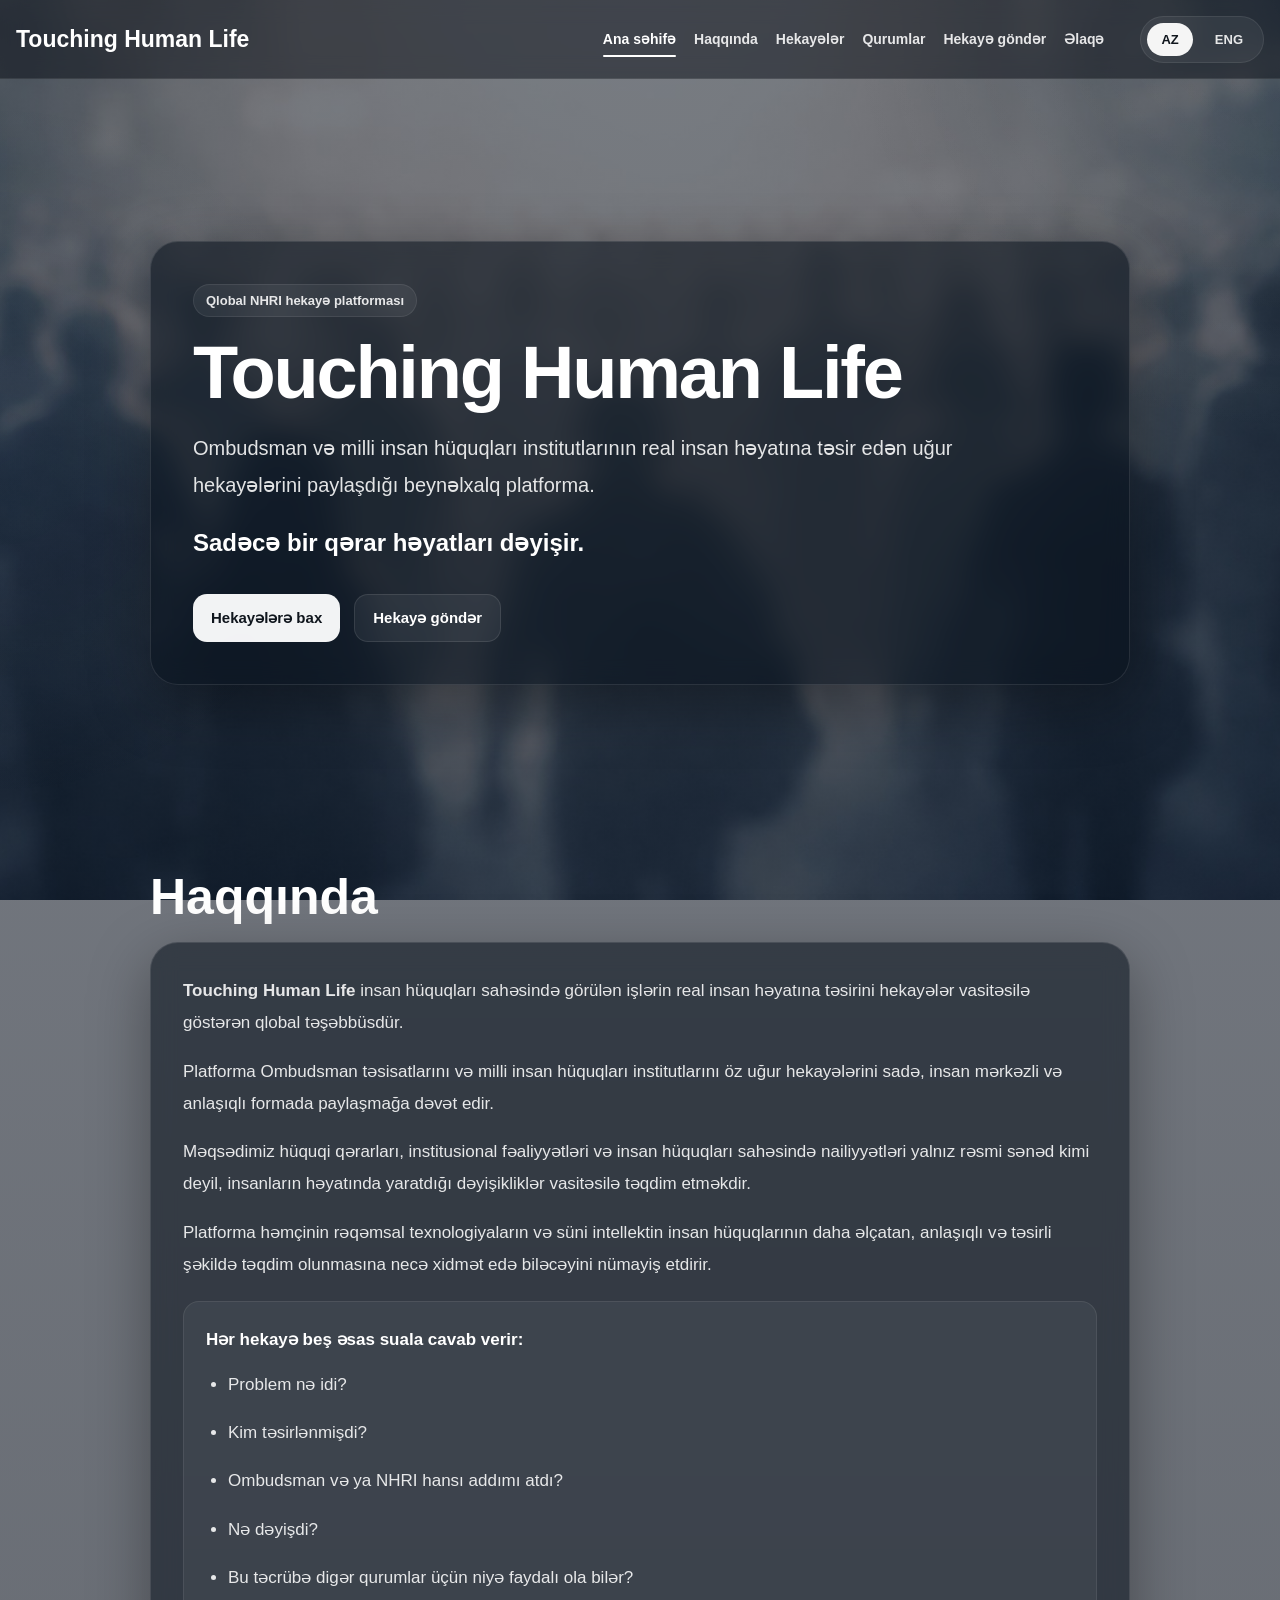
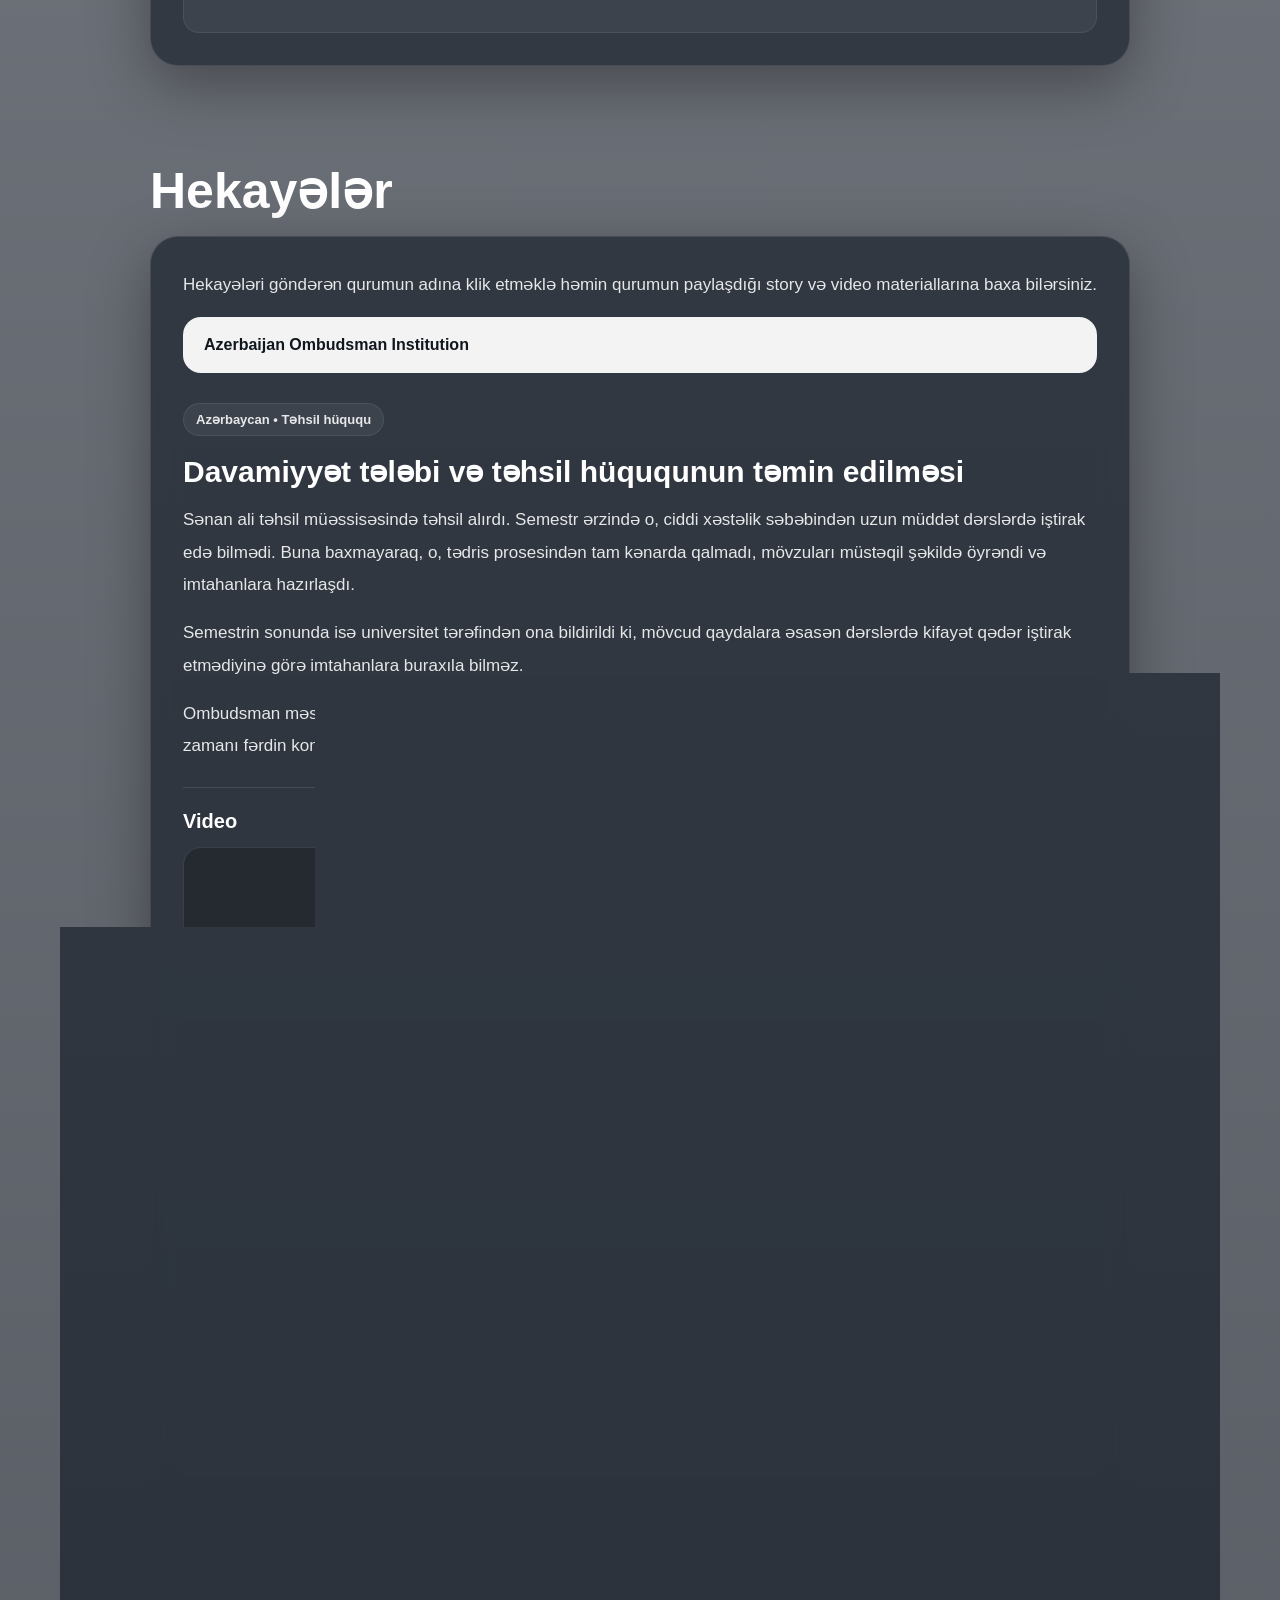
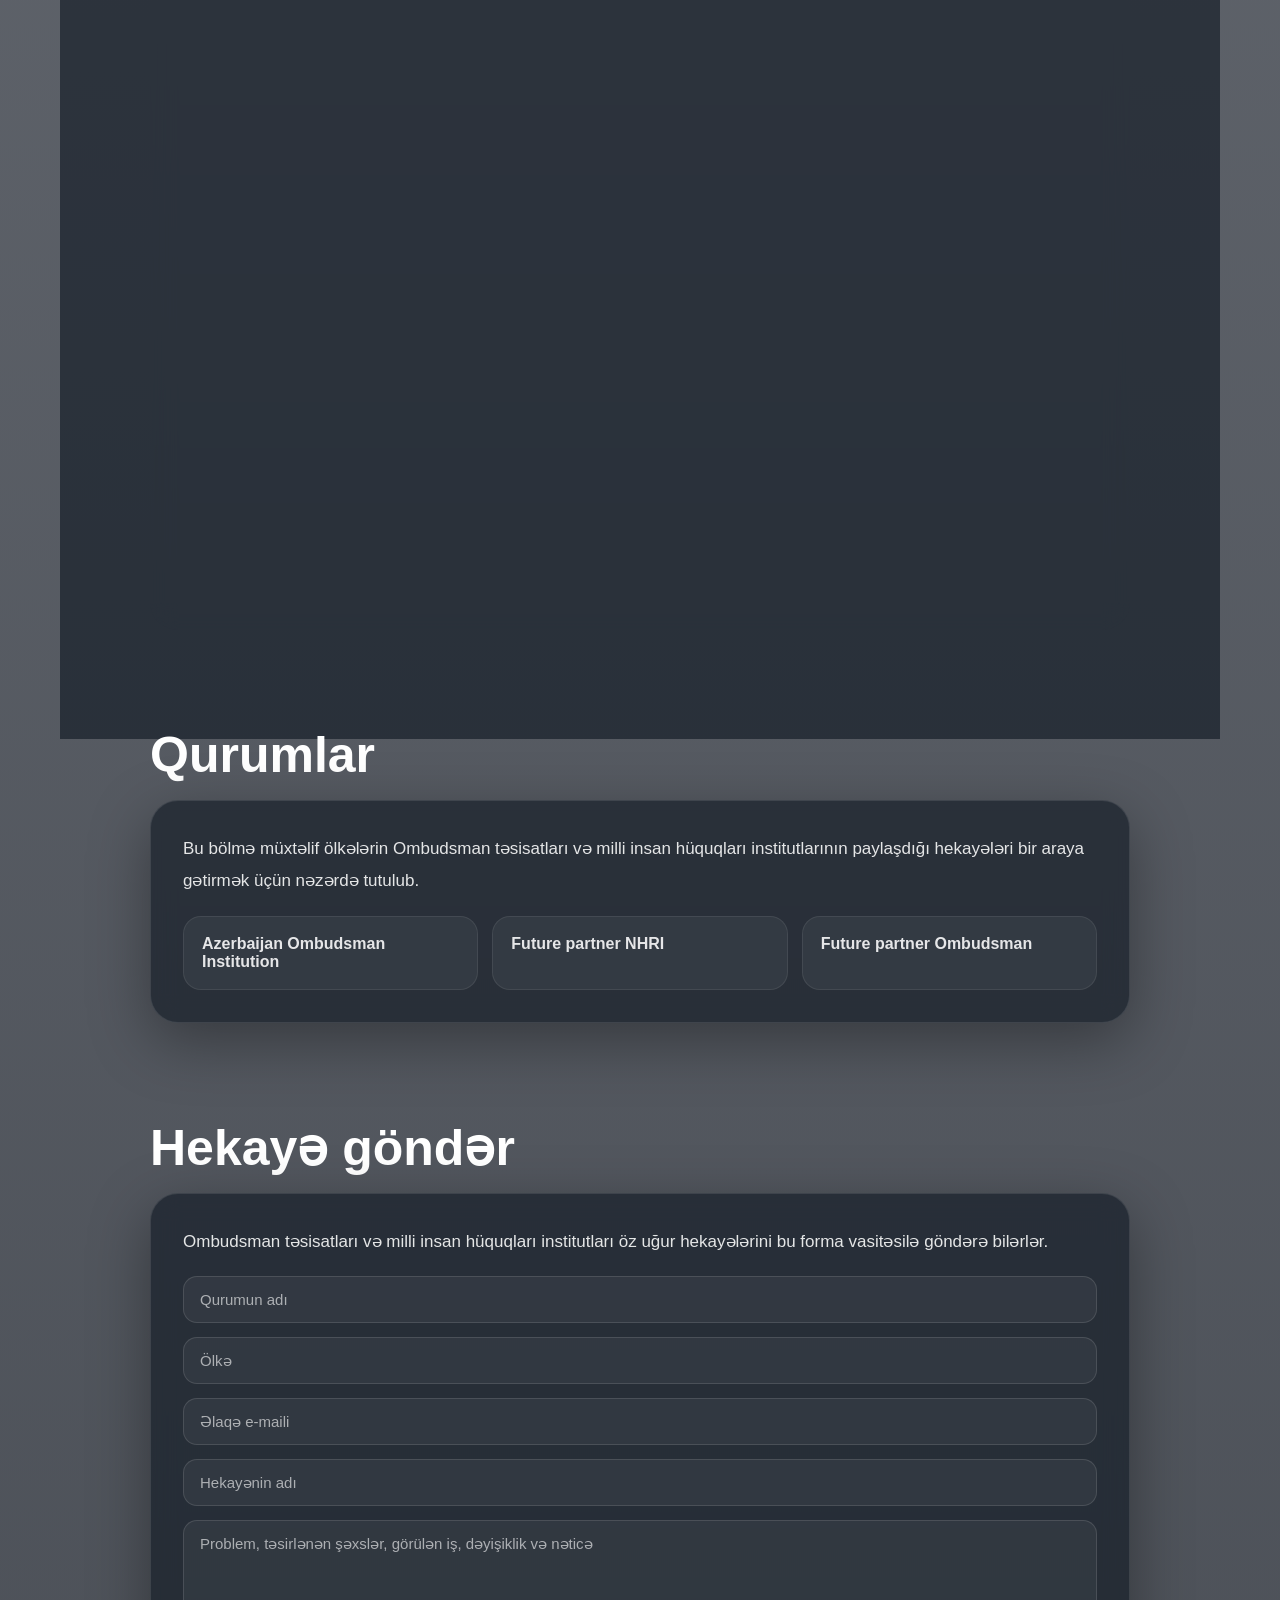
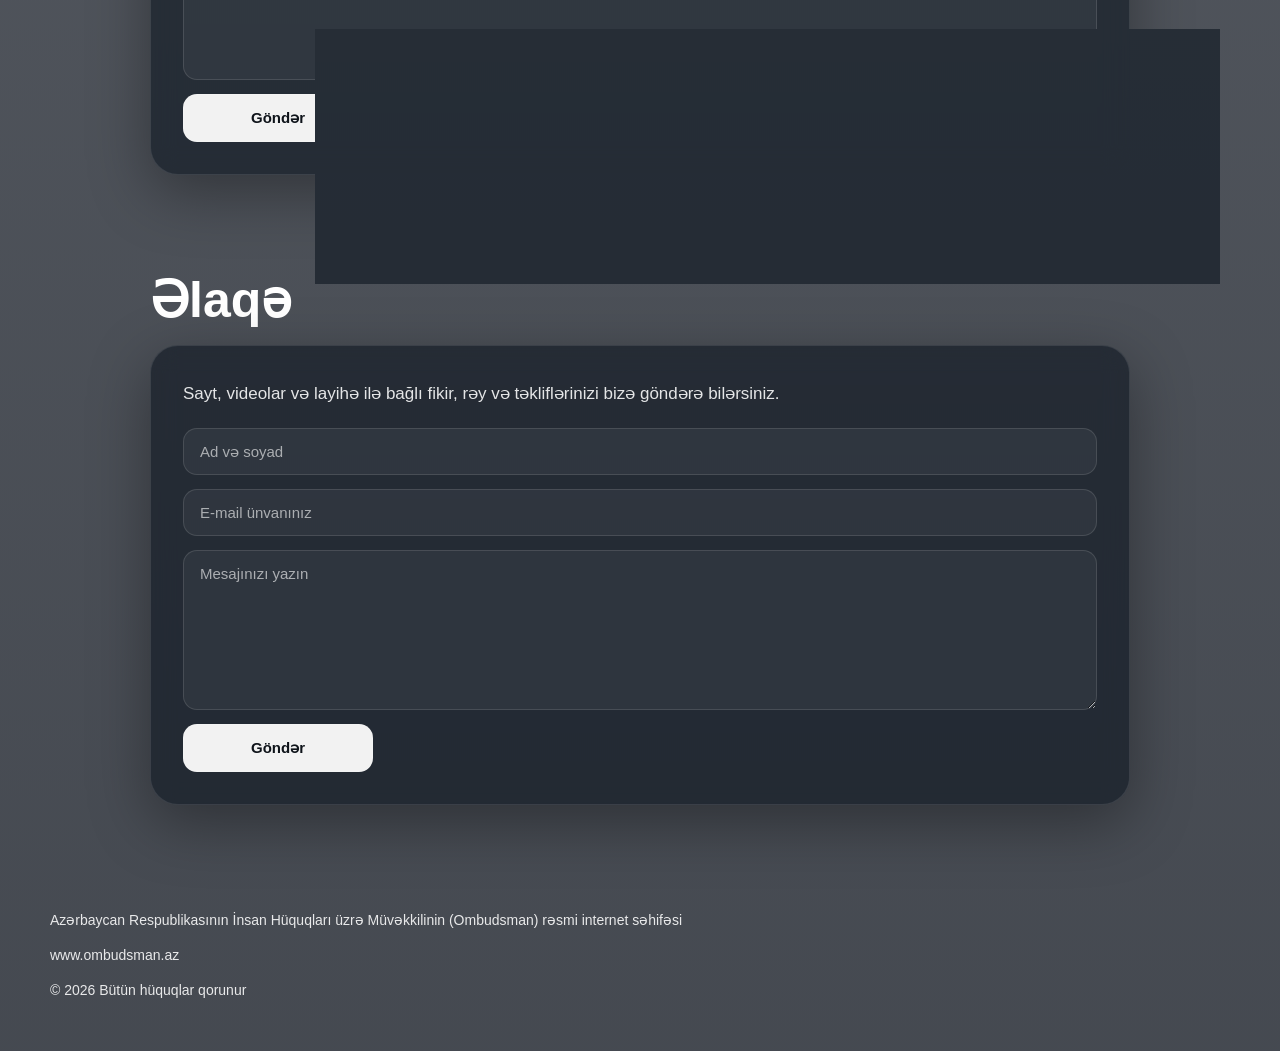
==== commit 8d05f051: "Update index.html" ====
--- a/index.html
+++ b/index.html
@@ -19,7 +19,6 @@
     }
 
     * { box-sizing: border-box; margin: 0; padding: 0; }
-
     html { scroll-behavior: smooth; }
 
     body {
@@ -106,11 +105,7 @@
       border-radius: 999px;
     }
 
-    .header-actions {
-      display: flex;
-      align-items: center;
-      gap: 12px;
-    }
+    .header-actions { display: flex; align-items: center; gap: 12px; }
 
     .lang-switch {
       display: flex;
@@ -178,14 +173,9 @@
     }
 
     .hero-card { padding: 42px; }
-
-    .section-card-wrap {
-      display: flex;
-      justify-content: center;
-    }
-
-    .eyebrow,
-    .story-meta {
+    .section-card-wrap { display: flex; justify-content: center; }
+
+    .eyebrow, .story-meta {
       display: inline-flex;
       align-items: center;
       font-size: 13px;
@@ -246,10 +236,7 @@
       margin-top: 28px;
     }
 
-    .btn-primary,
-    .btn-secondary,
-    .video-link,
-    .contact-form button {
+    .btn-primary, .btn-secondary, .video-link, .contact-form button {
       display: inline-flex;
       align-items: center;
       justify-content: center;
@@ -266,32 +253,24 @@
       color: #10161d;
     }
 
-    .btn-secondary,
-    .video-link {
+    .btn-secondary, .video-link {
       background: rgba(255,255,255,0.06);
       border: 1px solid rgba(255,255,255,0.10);
       color: #fff;
     }
 
-    .btn-primary:hover,
-    .btn-secondary:hover,
-    .video-link:hover,
-    .contact-form button:hover {
+    .btn-primary:hover, .btn-secondary:hover, .video-link:hover, .contact-form button:hover {
       transform: translateY(-2px);
     }
 
-    .content-section {
-      padding: 24px 0 74px;
-    }
+    .content-section { padding: 24px 0 74px; }
 
     .section-intro {
       max-width: 980px;
       margin: 0 auto 18px auto;
     }
 
-    .story-card + .story-card {
-      margin-top: 32px;
-    }
+    .story-card + .story-card { margin-top: 32px; }
 
     .question-box {
       margin-top: 20px;
@@ -306,6 +285,37 @@
       color: #fff;
       margin-bottom: 12px;
     }
+
+    .institution-list {
+      display: grid;
+      gap: 12px;
+      margin: 18px 0 28px;
+    }
+
+    .institution-btn {
+      width: 100%;
+      text-align: left;
+      padding: 18px 20px;
+      border-radius: 18px;
+      border: 1px solid rgba(255,255,255,0.10);
+      background: rgba(255,255,255,0.06);
+      color: #fff;
+      cursor: pointer;
+      font-size: 16px;
+      font-weight: 800;
+      font-family: inherit;
+      transition: 0.2s ease;
+    }
+
+    .institution-btn:hover,
+    .institution-btn.active {
+      background: rgba(255,255,255,0.94);
+      color: #10161d;
+      transform: translateY(-2px);
+    }
+
+    .story-group { display: none; }
+    .story-group.active { display: block; }
 
     .story-video {
       margin-top: 24px;
@@ -433,22 +443,10 @@
     @media (max-width: 720px) {
       .header-inner { min-height: 72px; }
       .hero-section { padding: 106px 0 28px; }
-
-      .card {
-        padding: 22px;
-        border-radius: 22px;
-      }
-
+      .card { padding: 22px; border-radius: 22px; }
       .lead, p, li { font-size: 15px; }
-
       .hero-buttons { flex-direction: column; }
-
-      .btn-primary,
-      .btn-secondary,
-      .contact-form button {
-        width: 100%;
-      }
-
+      .btn-primary, .btn-secondary, .contact-form button { width: 100%; }
       .lang-switch button { padding: 8px 12px; }
     }
   </style>
@@ -524,7 +522,6 @@
               <p>Platforma Ombudsman təsisatlarını və milli insan hüquqları institutlarını öz uğur hekayələrini sadə, insan mərkəzli və anlaşıqlı formada paylaşmağa dəvət edir.</p>
               <p>Məqsədimiz hüquqi qərarları, institusional fəaliyyətləri və insan hüquqları sahəsində nailiyyətləri yalnız rəsmi sənəd kimi deyil, insanların həyatında yaratdığı dəyişikliklər vasitəsilə təqdim etməkdir.</p>
               <p>Platforma həmçinin rəqəmsal texnologiyaların və süni intellektin insan hüquqlarının daha əlçatan, anlaşıqlı və təsirli şəkildə təqdim olunmasına necə xidmət edə biləcəyini nümayiş etdirir.</p>
-
               <div class="question-box">
                 <p>Hər hekayə beş əsas suala cavab verir:</p>
                 <ul>
@@ -535,8 +532,6 @@
                   <li>Bu təcrübə digər qurumlar üçün niyə faydalı ola bilər?</li>
                 </ul>
               </div>
-
-              <p>Platforma pilot mərhələdə müxtəlif ölkələrdən uğur hekayələrini toplayaraq beynəlxalq əməkdaşlıq, maarifləndirmə və insan hüquqlarının daha anlaşıqlı təqdimatı üçün ortaq məkan yaratmağı hədəfləyir.</p>
             </div>
 
             <div class="lang lang-en hidden">
@@ -544,7 +539,6 @@
               <p>The platform invites Ombudsman institutions and National Human Rights Institutions to share their success stories in a simple, human-centered and accessible format.</p>
               <p>Our aim is to present legal decisions, institutional actions and human rights achievements not only as formal documents, but through the changes they create in people’s lives.</p>
               <p>The platform also demonstrates how digital technologies and artificial intelligence can help make human rights more accessible, understandable and impactful.</p>
-
               <div class="question-box">
                 <p>Each story answers five key questions:</p>
                 <ul>
@@ -555,8 +549,6 @@
                   <li>Why can this practice inspire others?</li>
                 </ul>
               </div>
-
-              <p>In its pilot phase, the platform aims to collect stories from different countries and create a shared space for international cooperation, awareness-raising and accessible human rights communication.</p>
             </div>
           </div>
         </div>
@@ -571,78 +563,84 @@
         </div>
 
         <div class="section-card-wrap">
-          <div>
-            <div class="card story-card">
-              <div class="lang lang-az">
-                <span class="story-meta">Azərbaycan • Təhsil hüququ</span>
-                <h3>Davamiyyət tələbi və təhsil hüququnun təmin edilməsi</h3>
-                <p>Sənan ali təhsil müəssisəsində təhsil alırdı. Semestr ərzində o, ciddi xəstəlik səbəbindən uzun müddət dərslərdə iştirak edə bilmədi. Buna baxmayaraq, o, tədris prosesindən tam kənarda qalmadı, mövzuları müstəqil şəkildə öyrəndi və imtahanlara hazırlaşdı.</p>
-                <p>Semestrin sonunda isə universitet tərəfindən ona bildirildi ki, mövcud qaydalara əsasən dərslərdə kifayət qədər iştirak etmədiyinə görə imtahanlara buraxıla bilməz. Qaydalar tələb edirdi ki, tələbə dərs yükünün müəyyən hissəsində iştirak etməlidir və bu həddin aşılması — yəni dərs saatlarının 25 faizindən çoxunun buraxılması — imtahanlara buraxılmamaq üçün əsas hesab olunurdu. Bu norma istisnasız tətbiq edilirdi və Sənanın xəstəliyi də nəzərə alınmadı.</p>
-                <p>Beləliklə, məsələ ondan ibarət oldu ki, davamiyyətlə bağlı bu cür qaydanın üzrlü səbəblər nəzərə alınmadan tətbiqi tələbənin təhsil hüququnun məhdudlaşdırılmasına səbəb olurmu. Azərbaycan Respublikasının İnsan Hüquqları üzrə Müvəkkili (Ombudsman) bu məsələyə hüquqi qiymət verilməsi üçün Konstitusiya Məhkəməsinə müraciət etdi.</p>
-                <p>Konstitusiya Məhkəməsi işi araşdırarkən qeyd etdi ki, təhsil hüququ Konstitusiya ilə təmin olunan əsas hüquqlardandır və dövlət bu sahədə müəyyən qaydalar müəyyən etmək səlahiyyətinə malikdir. Lakin bu qaydalar tətbiq edilərkən onların ədalətli və proporsional olması təmin olunmalıdır. Hüququn məhdudlaşdırılması onun mahiyyətini aradan qaldırmamalıdır.</p>
-                <p>Məhkəmə xüsusilə vurğuladı ki, üzrlü səbəblər, o cümlədən sağlamlıq vəziyyəti nəzərə alınmadan davamiyyət tələbinin avtomatik tətbiqi tələbənin təhsil hüququnun qeyri-proporsional məhdudlaşdırılmasına gətirib çıxara bilər. Buna görə də belə hallarda fərdi vəziyyətlər qiymətləndirilməli və qaydalar bu kontekstdə tətbiq olunmalıdır.</p>
-                <p>Nəticə etibarilə, bu yanaşma göstərdi ki, hüquqi normalar yalnız formal şəkildə deyil, insan hüquqlarının mahiyyətinə uyğun olaraq tətbiq edilməlidir. Təhsil hüququnun təmin edilməsi zamanı isə hər bir fərdin konkret vəziyyəti nəzərə alınmalıdır.</p>
-
-                <div class="story-video">
-                  <div class="story-video-title">Video</div>
-                  <div class="video-frame-wrap">
-                    <iframe src="https://www.youtube.com/embed/DD0kGq2tl10" allowfullscreen></iframe>
+          <div class="card">
+            <div class="lang lang-az">
+              <p>Hekayələri göndərən qurumun adına klik etməklə həmin qurumun paylaşdığı story və video materiallarına baxa bilərsiniz.</p>
+            </div>
+            <div class="lang lang-en hidden">
+              <p>Click on the name of the submitting institution to view its stories and related videos.</p>
+            </div>
+
+            <div class="institution-list">
+              <button class="institution-btn active" data-target="az-ombudsman">
+                Azerbaijan Ombudsman Institution
+              </button>
+            </div>
+
+            <div id="az-ombudsman" class="story-group active">
+              <div class="story-card">
+                <div class="lang lang-az">
+                  <span class="story-meta">Azərbaycan • Təhsil hüququ</span>
+                  <h3>Davamiyyət tələbi və təhsil hüququnun təmin edilməsi</h3>
+                  <p>Sənan ali təhsil müəssisəsində təhsil alırdı. Semestr ərzində o, ciddi xəstəlik səbəbindən uzun müddət dərslərdə iştirak edə bilmədi. Buna baxmayaraq, o, tədris prosesindən tam kənarda qalmadı, mövzuları müstəqil şəkildə öyrəndi və imtahanlara hazırlaşdı.</p>
+                  <p>Semestrin sonunda isə universitet tərəfindən ona bildirildi ki, mövcud qaydalara əsasən dərslərdə kifayət qədər iştirak etmədiyinə görə imtahanlara buraxıla bilməz.</p>
+                  <p>Ombudsman məsələni Konstitusiya Məhkəməsinə təqdim etdi. Məhkəmə vurğuladı ki, təhsil hüququnun təmin edilməsi zamanı fərdin konkret vəziyyəti nəzərə alınmalıdır.</p>
+                  <div class="story-video">
+                    <div class="story-video-title">Video</div>
+                    <div class="video-frame-wrap">
+                      <iframe src="https://www.youtube.com/embed/DD0kGq2tl10" allowfullscreen></iframe>
+                    </div>
+                    <a class="video-link" href="https://constcourt.gov.az/az/decision/1481" target="_blank">Ətraflı məlumat</a>
                   </div>
-                  <a class="video-link" href="https://constcourt.gov.az/az/decision/1481" target="_blank">Ətraflı məlumat</a>
+                </div>
+
+                <div class="lang lang-en hidden">
+                  <span class="story-meta">Azerbaijan • Right to education</span>
+                  <h3>Attendance requirement and protection of the right to education</h3>
+                  <p>Sanan was studying at a higher education institution. During the semester, he could not attend classes for a long period due to a serious illness. Nevertheless, he continued learning independently and prepared for exams.</p>
+                  <p>At the end of the semester, the university informed him that under the existing rules he could not be admitted to exams because of insufficient attendance.</p>
+                  <p>The Ombudsman submitted the matter to the Constitutional Court. The Court emphasized that individual circumstances must be taken into account when ensuring the right to education.</p>
+                  <div class="story-video">
+                    <div class="story-video-title">Video</div>
+                    <div class="video-frame-wrap">
+                      <iframe src="https://www.youtube.com/embed/DD0kGq2tl10" allowfullscreen></iframe>
+                    </div>
+                    <a class="video-link" href="https://constcourt.gov.az/az/decision/1481" target="_blank">More details</a>
+                  </div>
                 </div>
               </div>
 
-              <div class="lang lang-en hidden">
-                <span class="story-meta">Azerbaijan • Right to education</span>
-                <h3>Attendance requirement and protection of the right to education</h3>
-                <p>Sanan was studying at a higher education institution. During the semester, he could not attend classes for a long period due to a serious illness. Nevertheless, he continued learning independently and prepared for exams.</p>
-                <p>At the end of the semester, the university informed him that under the existing rules he could not be admitted to exams because of insufficient attendance.</p>
-                <p>The Ombudsman submitted the matter to the Constitutional Court. The Court emphasized that individual circumstances must be taken into account when ensuring the right to education.</p>
-
-                <div class="story-video">
-                  <div class="story-video-title">Video</div>
-                  <div class="video-frame-wrap">
-                    <iframe src="https://www.youtube.com/embed/DD0kGq2tl10" allowfullscreen></iframe>
+              <div class="story-card">
+                <div class="lang lang-az">
+                  <span class="story-meta">Azərbaycan • Sosial hüquqlar</span>
+                  <h3>Səlimin hekayəsi</h3>
+                  <p>Səlim beş övladını tək böyüdən bir atadır. Həyat onun qarşısına çətin seçimlər qoymayıb — sadəcə məsuliyyətlər qoyub. O, həm ata, həm də ailənin bütün yükünü daşıyan yeganə dayaqdır.</p>
+                  <p>Maddi çətinliklər səbəbindən Səlim sosial müavinət üçün müraciət edir. Lakin qüvvədə olan qanunvericiliyə əsasən, bu müavinət yalnız beşdən çox uşağı olan analara şamil edilirdi.</p>
+                  <p>Bu məsələ Ombudsman tərəfindən araşdırıldı və Konstitusiya Məhkəməsinə sorğu təqdim olundu. Məhkəmə normanın Konstitusiyaya zidd olmadığını, lakin hüquqi tənzimləmədə boşluq olduğunu qeyd etdi.</p>
+                  <p>Bu hekayə göstərir ki, bəzən qanun pozulmur, lakin həyatın reallıqları hüquqi yanaşmanın yenidən düşünülməsini tələb edir.</p>
+                  <div class="story-video">
+                    <div class="story-video-title">Video</div>
+                    <div class="video-frame-wrap">
+                      <iframe src="https://www.youtube.com/embed/LdNYusYFLKU" allowfullscreen></iframe>
+                    </div>
+                    <a class="video-link" href="https://constcourt.gov.az/ru/decision/1325" target="_blank">Ətraflı məlumat</a>
                   </div>
-                  <a class="video-link" href="https://constcourt.gov.az/az/decision/1481" target="_blank">More details</a>
                 </div>
-              </div>
-            </div>
-
-            <div class="card story-card">
-              <div class="lang lang-az">
-                <span class="story-meta">Azərbaycan • Sosial hüquqlar</span>
-                <h3>Səlimin hekayəsi</h3>
-                <p>Səlim beş övladını tək böyüdən bir atadır. Həyat onun qarşısına çətin seçimlər qoymayıb — sadəcə məsuliyyətlər qoyub. O, həm ata, həm də ailənin bütün yükünü daşıyan yeganə dayaqdır.</p>
-                <p>Maddi çətinliklər səbəbindən Səlim sosial müavinət üçün müraciət edir. Lakin qüvvədə olan qanunvericiliyə əsasən, bu müavinət yalnız beşdən çox uşağı olan analara şamil edilirdi. Eyni vəziyyətdə olsa da, o bu hüquqdan istifadə edə bilmir.</p>
-                <p>Bu məsələ Azərbaycan Respublikasının İnsan Hüquqları üzrə Müvəkkili tərəfindən araşdırılır və Konstitusiya Məhkəməsinə sorğu təqdim olunur.</p>
-                <p>Konstitusiya Məhkəməsi müəyyən edir ki, mövcud norma Konstitusiyaya zidd deyil. Lakin eyni zamanda qeyd olunur ki, hüquqi tənzimləmədə boşluq mövcuddur.</p>
-                <p>Bu səbəbdən, uşaqları təkbaşına böyüdən ataların da nəzərə alınması məqsədilə qanunvericiliyin təkmilləşdirilməsi tövsiyə edilir.</p>
-                <p>Bu hekayə göstərir ki, bəzən qanun pozulmur, lakin həyatın reallıqları hüquqi yanaşmanın yenidən düşünülməsini tələb edir.</p>
-
-                <div class="story-video">
-                  <div class="story-video-title">Video</div>
-                  <div class="video-frame-wrap">
-                    <iframe src="https://www.youtube.com/embed/LdNYusYFLKU" allowfullscreen></iframe>
+
+                <div class="lang lang-en hidden">
+                  <span class="story-meta">Azerbaijan • Social rights</span>
+                  <h3>Salim’s story</h3>
+                  <p>Salim is a father raising five children on his own. Life did not place difficult choices before him — it placed responsibilities. He is both the father and the only support carrying the full burden of the family.</p>
+                  <p>Due to financial difficulties, Salim applied for social assistance. However, under the legislation in force, this assistance applied only to mothers with more than five children.</p>
+                  <p>The matter was examined by the Ombudsman and submitted to the Constitutional Court. The Court found that the norm was not unconstitutional, but noted a gap in legal regulation.</p>
+                  <p>This story shows that sometimes the law is not violated, but the realities of life require legal approaches to be reconsidered.</p>
+                  <div class="story-video">
+                    <div class="story-video-title">Video</div>
+                    <div class="video-frame-wrap">
+                      <iframe src="https://www.youtube.com/embed/LdNYusYFLKU" allowfullscreen></iframe>
+                    </div>
+                    <a class="video-link" href="https://constcourt.gov.az/ru/decision/1325" target="_blank">More details</a>
                   </div>
-                  <a class="video-link" href="https://constcourt.gov.az/ru/decision/1325" target="_blank">Ətraflı məlumat</a>
-                </div>
-              </div>
-
-              <div class="lang lang-en hidden">
-                <span class="story-meta">Azerbaijan • Social rights</span>
-                <h3>Salim’s story</h3>
-                <p>Salim is a father raising five children on his own. Life did not place difficult choices before him — it placed responsibilities. He is both the father and the only support carrying the full burden of the family.</p>
-                <p>Due to financial difficulties, Salim applied for social assistance. However, under the legislation in force, this assistance applied only to mothers with more than five children.</p>
-                <p>The matter was examined by the Ombudsman and submitted to the Constitutional Court. The Court found that the norm was not unconstitutional, but noted a gap in legal regulation.</p>
-                <p>This story shows that sometimes the law is not violated, but the realities of life require legal approaches to be reconsidered.</p>
-
-                <div class="story-video">
-                  <div class="story-video-title">Video</div>
-                  <div class="video-frame-wrap">
-                    <iframe src="https://www.youtube.com/embed/LdNYusYFLKU" allowfullscreen></iframe>
-                  </div>
-                  <a class="video-link" href="https://constcourt.gov.az/ru/decision/1325" target="_blank">More details</a>
                 </div>
               </div>
             </div>
@@ -663,7 +661,6 @@
           <div class="card">
             <div class="lang lang-az">
               <p>Bu bölmə müxtəlif ölkələrin Ombudsman təsisatları və milli insan hüquqları institutlarının paylaşdığı hekayələri bir araya gətirmək üçün nəzərdə tutulub.</p>
-              <p>Pilot mərhələdə platforma tərəfdaş qurumların uğur hekayələrini vahid formatda təqdim edəcək.</p>
               <div class="institution-grid">
                 <div class="institution-item">Azerbaijan Ombudsman Institution</div>
                 <div class="institution-item">Future partner NHRI</div>
@@ -673,7 +670,6 @@
 
             <div class="lang lang-en hidden">
               <p>This section is designed to bring together stories shared by Ombudsman institutions and National Human Rights Institutions from different countries.</p>
-              <p>During the pilot phase, the platform will present success stories of partner institutions in a common format.</p>
               <div class="institution-grid">
                 <div class="institution-item">Azerbaijan Ombudsman Institution</div>
                 <div class="institution-item">Future partner NHRI</div>
@@ -781,6 +777,8 @@
     const mainNav = document.getElementById("mainNav");
     const brandText = document.getElementById("brandText");
     const sections = document.querySelectorAll("main section[id]");
+    const institutionButtons = document.querySelectorAll(".institution-btn");
+    const storyGroups = document.querySelectorAll(".story-group");
 
     function setLanguage(lang) {
       if (lang === "az") {
@@ -819,6 +817,16 @@
       });
     });
 
+    institutionButtons.forEach(button => {
+      button.addEventListener("click", () => {
+        institutionButtons.forEach(btn => btn.classList.remove("active"));
+        storyGroups.forEach(group => group.classList.remove("active"));
+
+        button.classList.add("active");
+        document.getElementById(button.dataset.target).classList.add("active");
+      });
+    });
+
     window.addEventListener("scroll", () => {
       let current = "home";
 
